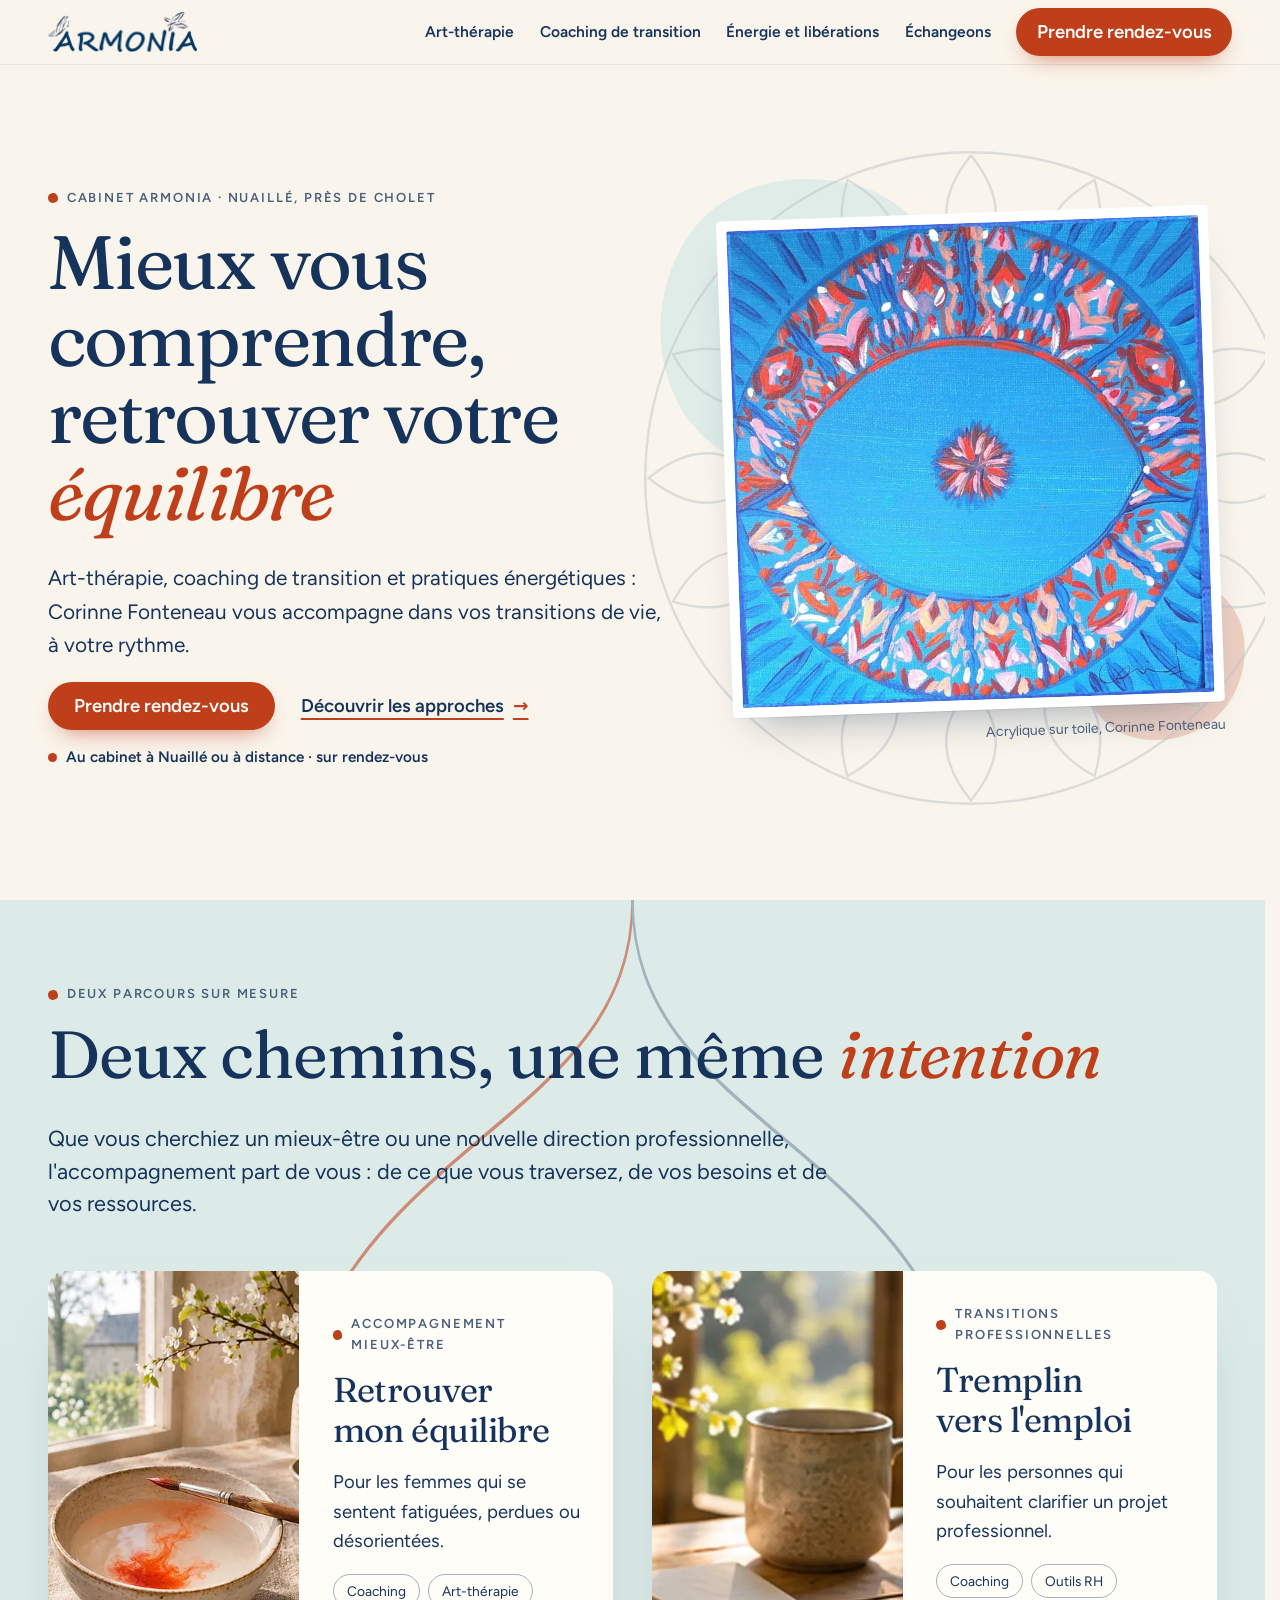
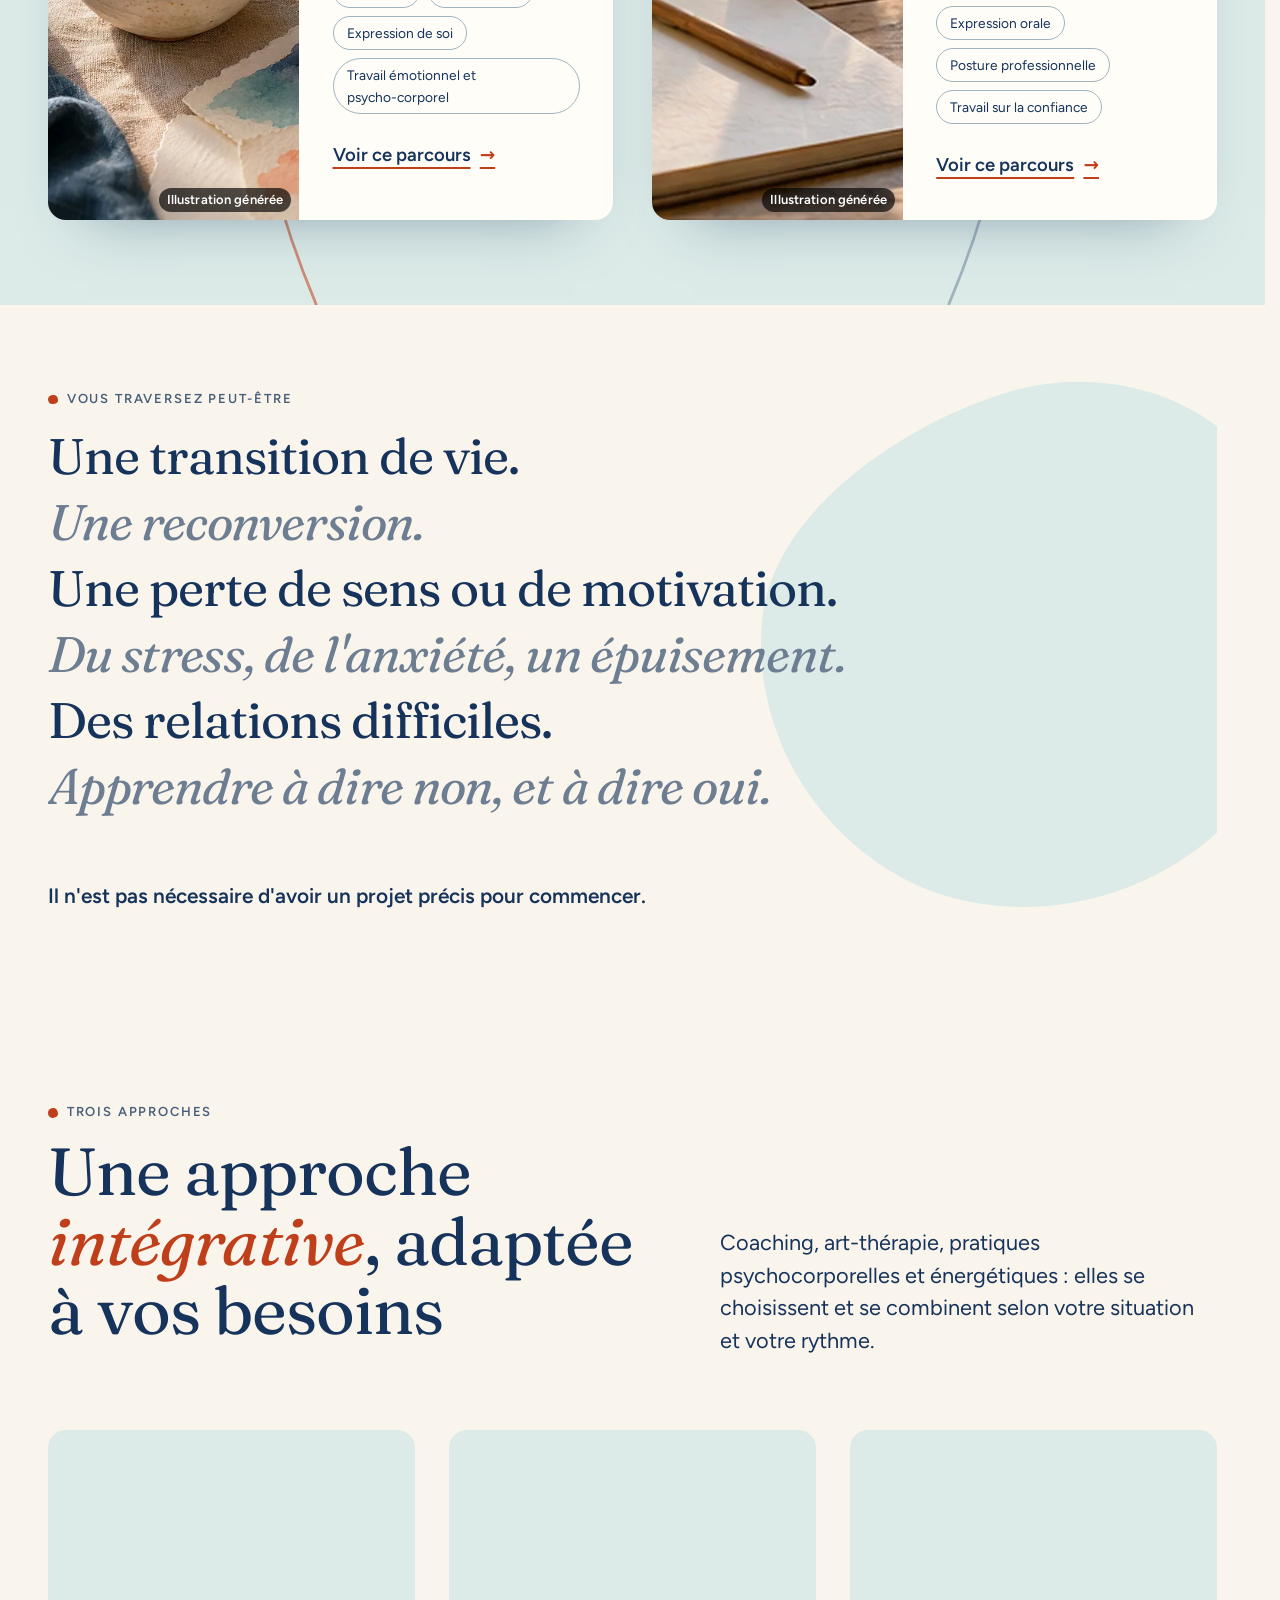
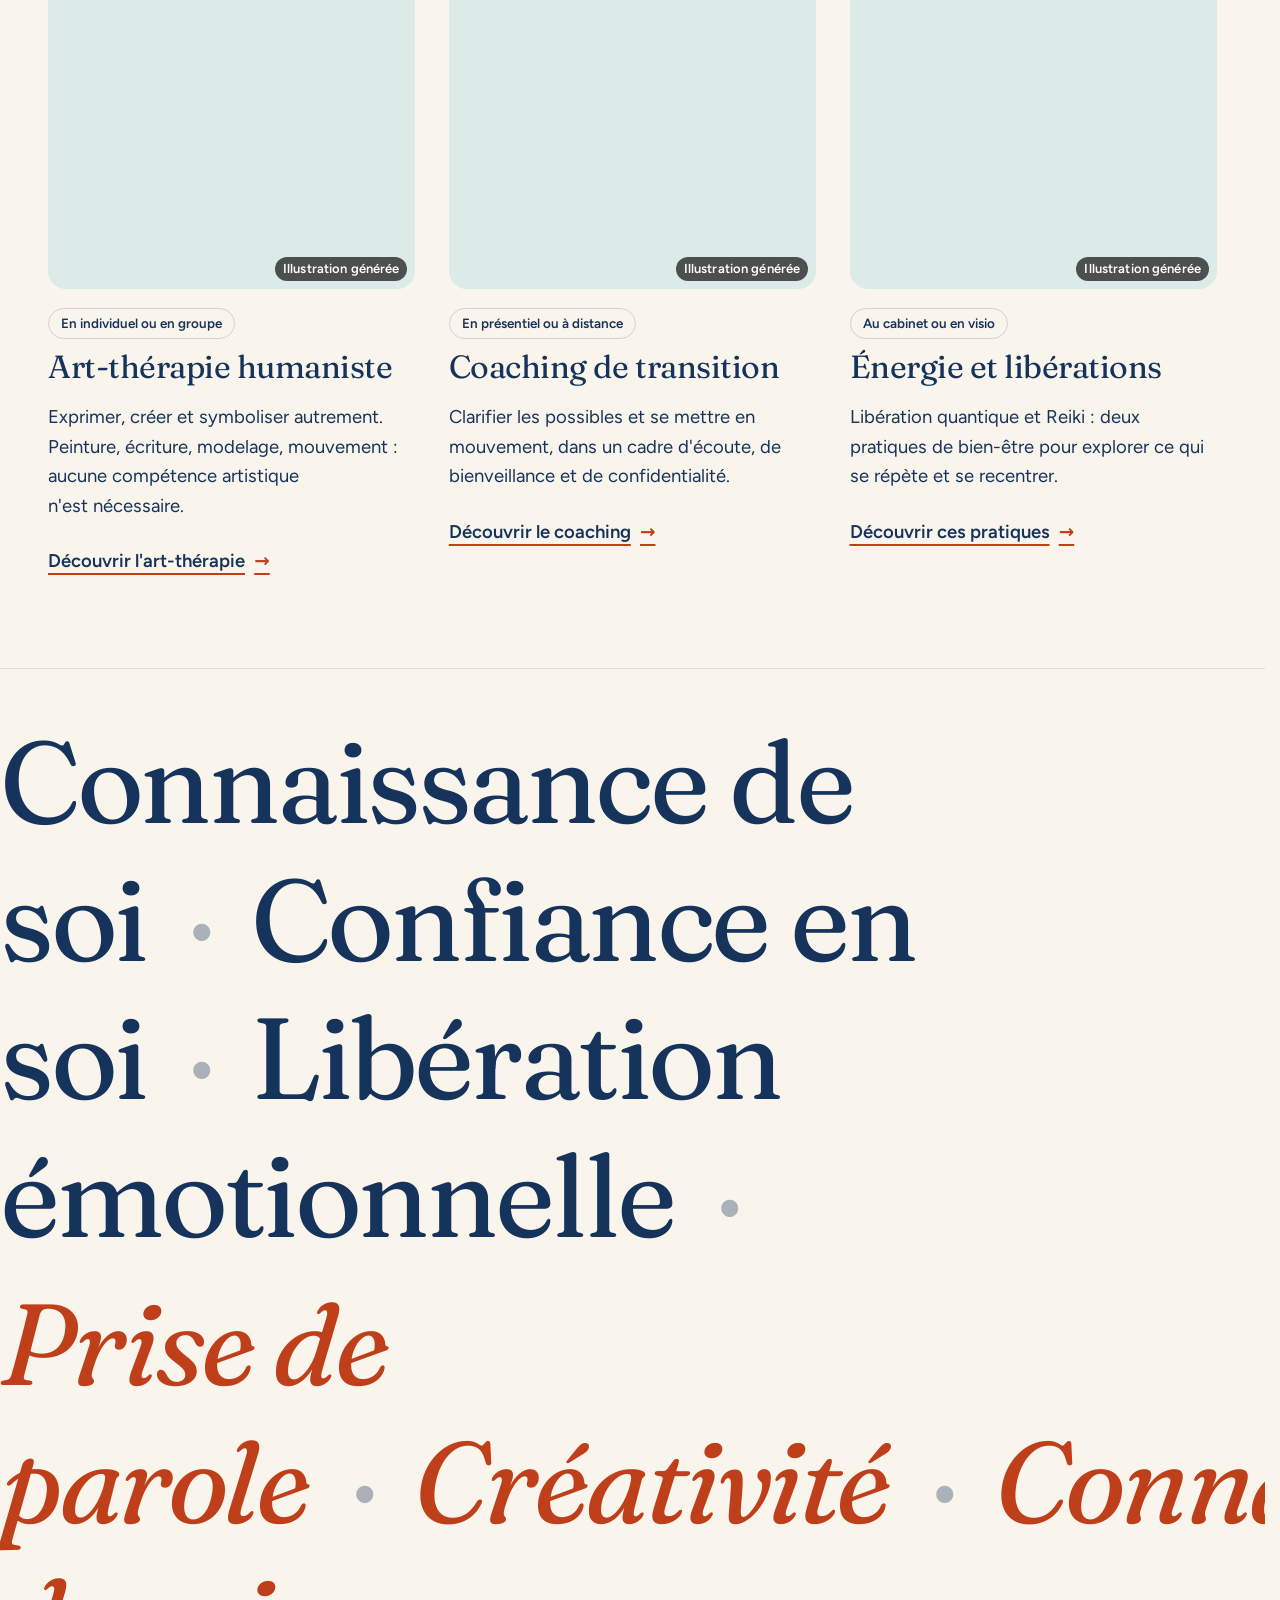
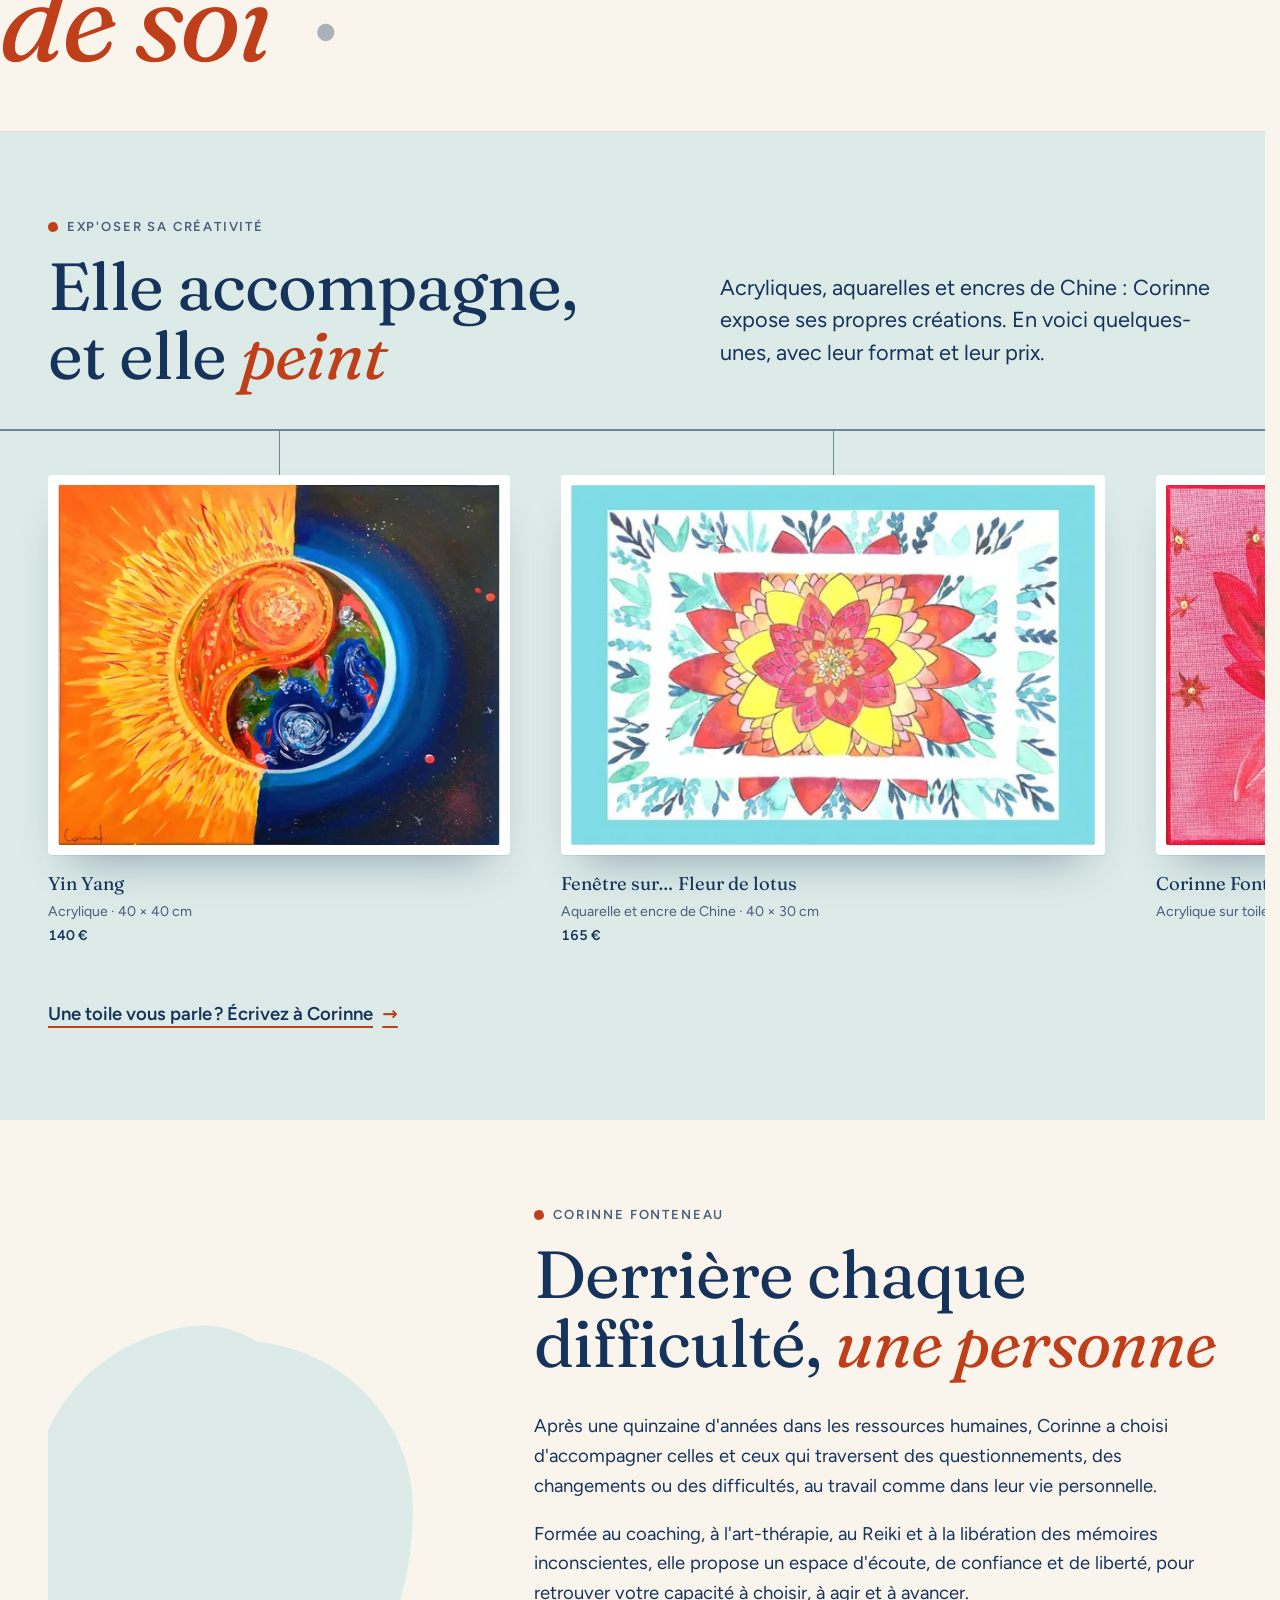
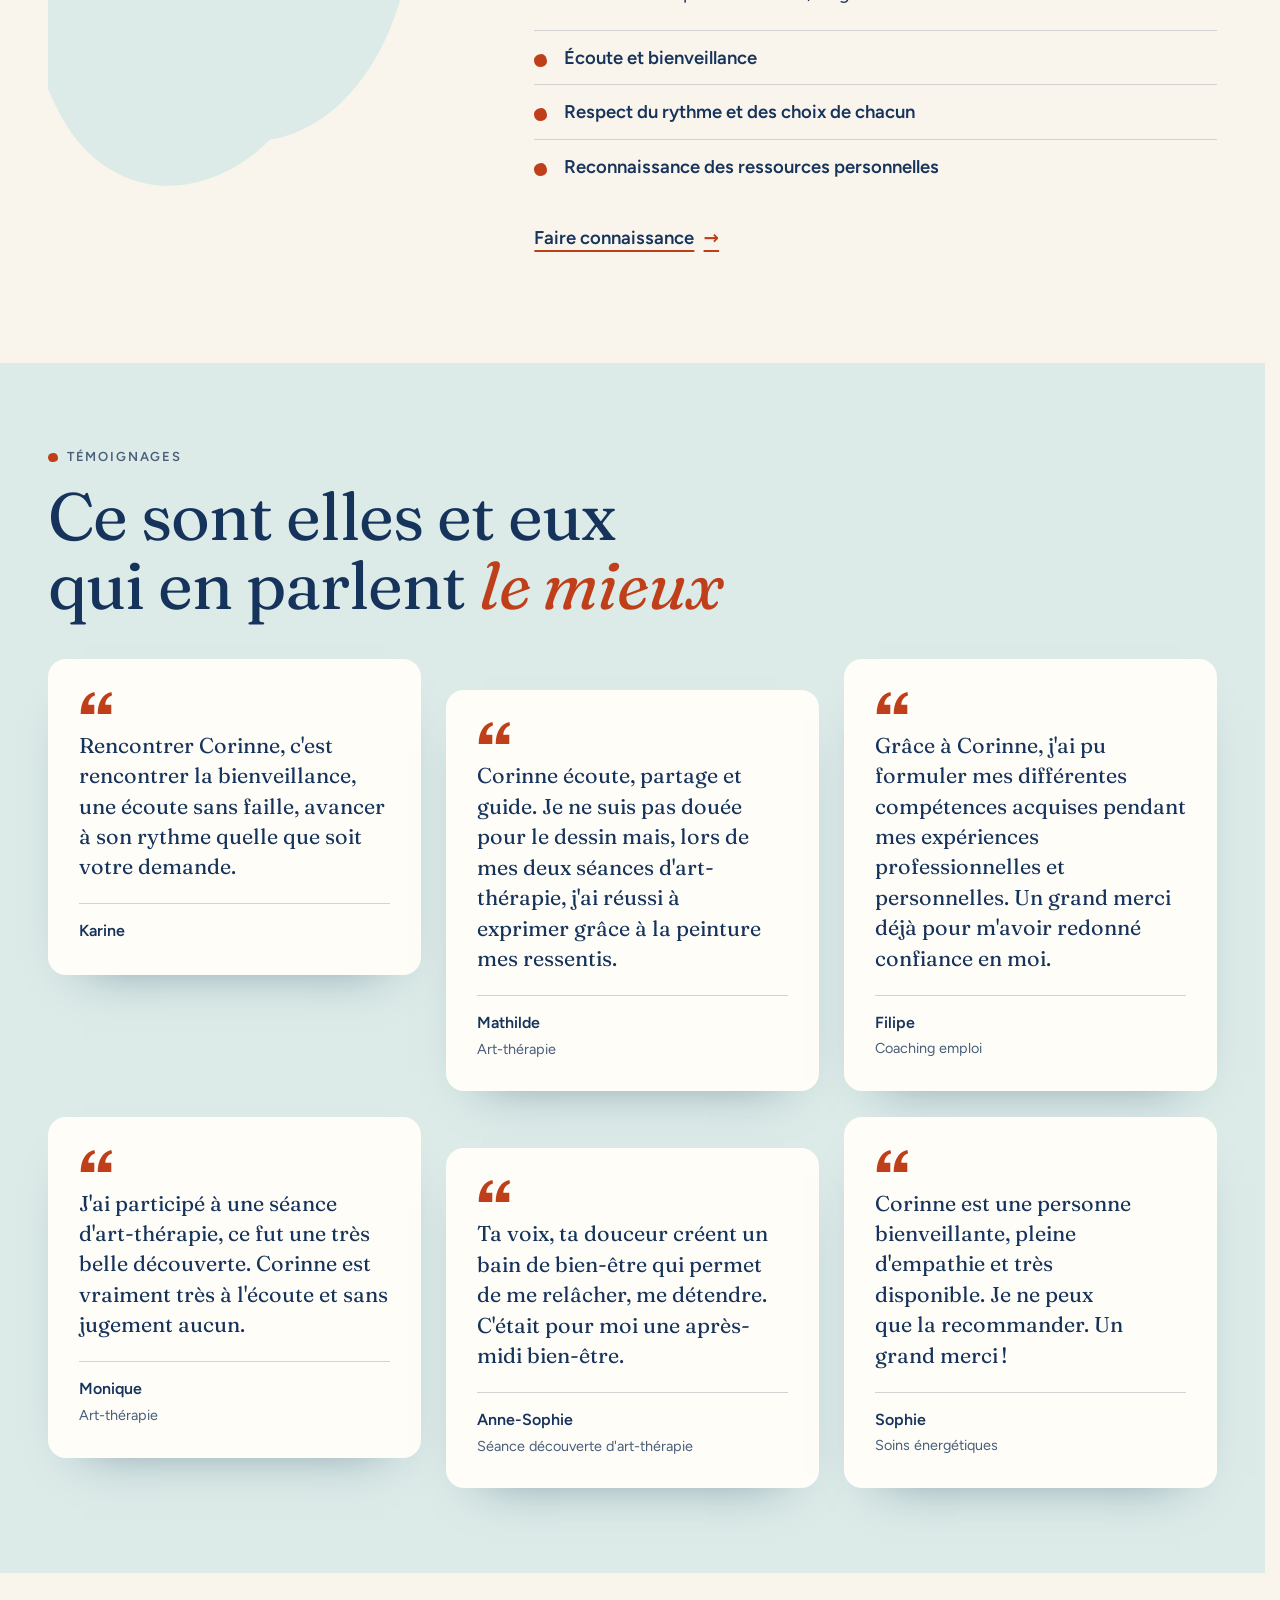
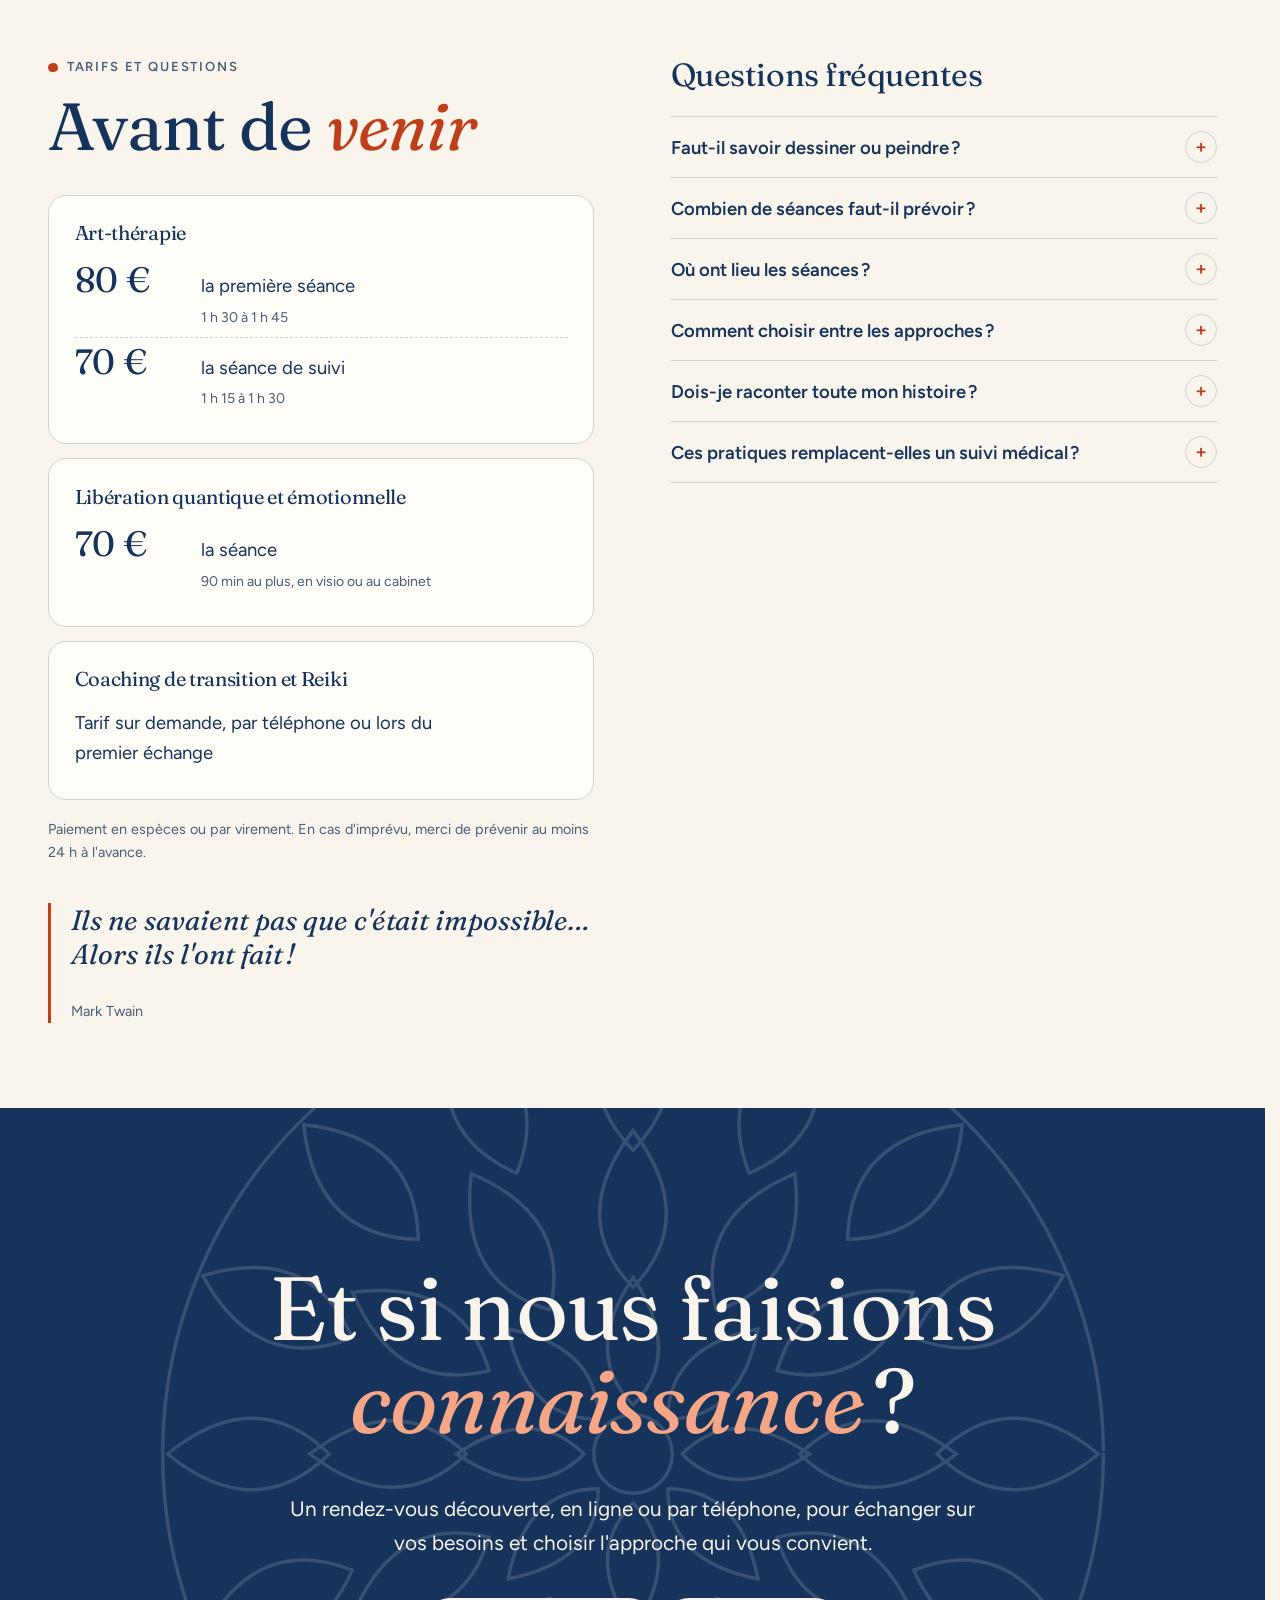
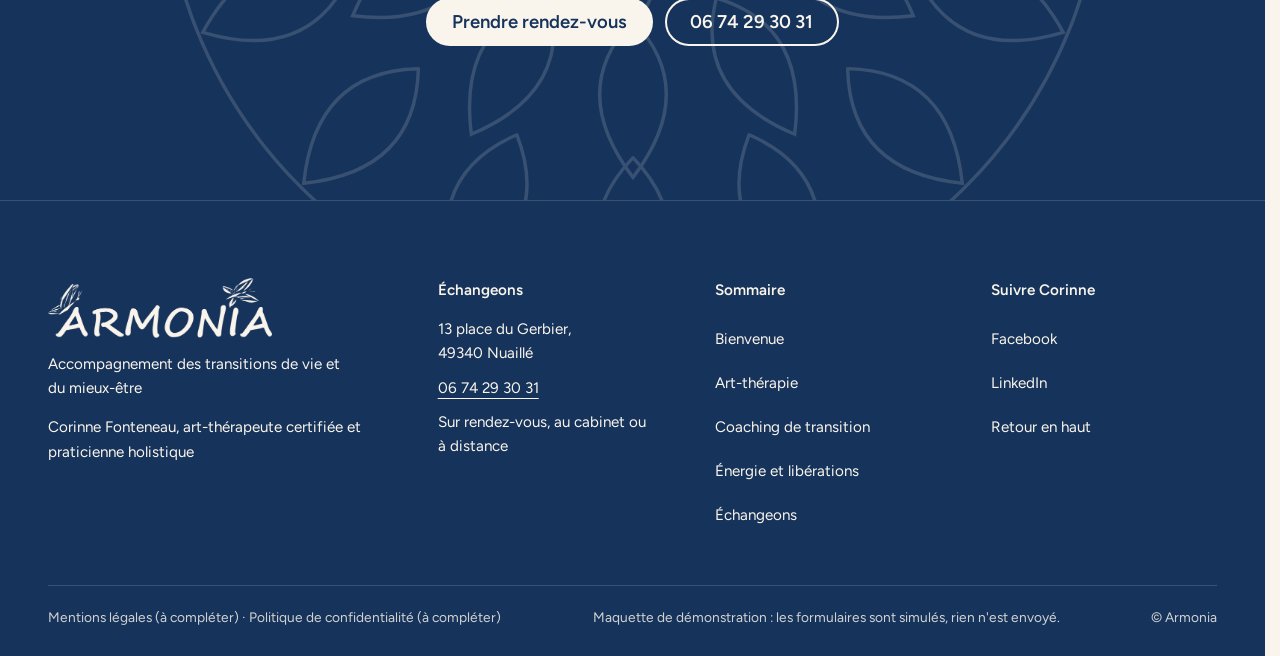
==== index.html @ f46e4000 "Armonia maquette v1" ====
<!doctype html>
<html lang="fr" data-v="1">
<head>
<meta charset="utf-8">
<meta name="viewport" content="width=device-width, initial-scale=1, viewport-fit=cover">
<title>Armonia : art-thérapie, coaching de transition et mieux-être à Nuaillé, près de Cholet</title>
<meta name="description" content="Corinne Fonteneau vous accompagne dans vos transitions de vie : art-thérapie, coaching de transition, libération quantique et Reiki, au cabinet à Nuaillé (49) ou à distance.">
<meta name="robots" content="noindex, nofollow">
<link rel="canonical" href="https://armonia-maquette.vercel.app/">
<style>:root{--fond:#FAF5EC;--texte:#16335B;--voile-fond:#BF3F1A;--ouverture-fond:#FAF5EC;--menu-fond:#FAF5EC}:root { --entete-h: 72px; --barres-h: 0px; } html { background: var(--fond); color: var(--texte); scrollbar-gutter: stable; } body { margin: 0; background: var(--fond); } html.js:not(.secours):not([data-arrivee="retour"]) [data-anime] { opacity: 0; } html.js:not(.secours):not([data-arrivee="retour"]) [data-anime].vu { opacity: 1; } [data-voile] { position: fixed; inset: 0; z-index: 900; background: var(--voile-fond); transform: translateY(100%); visibility: hidden; pointer-events: none; } html[data-arrivee="voile"]:not(.voile-leve):not(.secours) [data-voile] { transform: none; visibility: visible; } html.secours [data-voile] { visibility: hidden !important; } .ouverture-panneau { position: fixed; inset: 0; z-index: 850; display: none; place-content: center; justify-items: center; background: var(--ouverture-fond, var(--voile-fond)); color: var(--texte); text-align: center; } html.js[data-arrivee="intro"]:not(.secours):not(.intro-finie) .ouverture-panneau { display: grid; } html.defilement-bloque, html.defilement-bloque body, html.js[data-arrivee="intro"]:not(.secours):not(.intro-finie), html.js[data-arrivee="intro"]:not(.secours):not(.intro-finie) body, html[data-arrivee="voile"]:not(.voile-leve):not(.secours), html[data-arrivee="voile"]:not(.voile-leve):not(.secours) body { overflow: hidden; } html.js[data-arrivee="intro"]:not(.secours):not(.intro-finie) { background-color: var(--ouverture-fond, var(--voile-fond)); } html[data-arrivee="voile"]:not(.voile-leve):not(.secours) { background-color: var(--voile-fond); } .ouverture-panneau { gap: 22px; } .intro-goutte { position: relative; display: block; width: 92px; height: 92px; } .intro-coeur { position: absolute; inset: 0; background: #BF3F1A; border-radius: 58% 42% 55% 45% / 48% 60% 40% 52%; transform: translateY(-34vh) scale(.45, .62); } .intro-halo { position: absolute; inset: -34px; border-radius: 50% 50% 46% 54% / 55% 45% 55% 45%; background: #DCEBE8; transform: scale(0); } .ouverture-logo { width: min(298px, 64vw); height: auto; } .ouverture-ligne { margin: 0; font-size: .82rem; letter-spacing: .18em; text-transform: uppercase; }</style>
<script>(function () {
var d = document.documentElement, ss = null, ls = null;
try { ss = window.sessionStorage; ls = window.localStorage; } catch (e) {}
d.classList.add('js');
var nav = performance.getEntriesByType ? performance.getEntriesByType('navigation')[0] : null;
var type = nav ? nav.type : 'navigate';
var depart = null;
try { depart = JSON.parse(ss.getItem('socle:depart') || 'null'); ss.removeItem('socle:depart'); } catch (e) {}
if (depart && !(Date.now() - depart.t < 15000)) depart = null;
var mode = type === 'back_forward' ? 'retour' : type === 'reload' ? 'intro' : depart ? 'voile' : 'intro';
d.setAttribute('data-arrivee', mode);
if (mode === 'voile' && depart.couleur) d.style.setProperty('--voile-fond', depart.couleur);
if (type === 'reload' && 'scrollRestoration' in history) {
history.scrollRestoration = 'manual';
}
try {
var choisie = ls && ls.getItem('socle:langue');
var langue = (d.lang || '').slice(0, 2);
if (choisie && choisie !== langue && type === 'navigate' && !depart) {
var alt = document.querySelector('link[rel="alternate"][hreflang="' + choisie + '"]');
if (alt) location.replace(new URL(alt.href).pathname + location.search + location.hash);
}
} catch (e) {}
setTimeout(function () { if (!d.classList.contains('demarre')) d.classList.add('secours'); }, 2000);
})();</script>
<link rel="preload" href="/assets/fonts/fraunces-latin-400-normal.woff2" as="font" type="font/woff2" crossorigin>
<link rel="stylesheet" href="/assets/css/socle.css?v=1">
<link rel="stylesheet" href="/assets/css/site.css?v=1">
<link rel="modulepreload" href="/assets/js/site.js?v=1">
<link rel="modulepreload" href="/assets/js/socle/index.js?v=1">
<script src="/assets/vendor/gsap.min.js" defer></script>
<script src="/assets/vendor/ScrollTrigger.min.js" defer></script>
<script src="/assets/vendor/SplitText.min.js" defer></script>
<script type="module" src="/assets/js/site.js?v=1"></script>
<meta name="theme-color" content="#FAF5EC">
<link rel="icon" href="/assets/images/favicon.svg" type="image/svg+xml">
<link rel="apple-touch-icon" href="/assets/images/apple-touch-icon.png">
<meta property="og:type" content="website">
<meta property="og:site_name" content="Armonia">
<meta property="og:locale" content="fr_FR">
<meta property="og:title" content="Armonia : art-thérapie, coaching de transition et mieux-être à Nuaillé, près de Cholet">
<meta property="og:description" content="Corinne Fonteneau vous accompagne dans vos transitions de vie : art-thérapie, coaching de transition, libération quantique et Reiki, au cabinet à Nuaillé (49) ou à distance.">
<meta property="og:url" content="https://armonia-maquette.vercel.app/">
<meta property="og:image" content="https://armonia-maquette.vercel.app/assets/partage/accueil-fr.jpg">
<meta property="og:image:width" content="1200">
<meta property="og:image:height" content="630">
<meta property="og:image:alt" content="Armonia, accompagnement des transitions de vie et du mieux-être, avec un mandala peint par Corinne Fonteneau">
<meta name="twitter:card" content="summary_large_image">
<script type="application/ld+json">{"@context":"https://schema.org","@type":"LocalBusiness","name":"Armonia, Corinne Fonteneau","url":"https://armonia-maquette.vercel.app/","telephone":"+33674293031","description":"Art-thérapie, coaching de transition et pratiques énergétiques à Nuaillé, près de Cholet.","address":{"@type":"PostalAddress","streetAddress":"13 place du Gerbier","postalCode":"49340","addressLocality":"Nuaillé","addressCountry":"FR"},"sameAs":["https://www.facebook.com/Corinne.ARMONIA","https://www.linkedin.com/in/corinne-armonia"]}</script>
</head>
<body id="haut">
<div data-voile data-forme="iris" aria-hidden="true"><div class="voile-contenu"><img src="/assets/images/logo-clair.png" alt="" width="186" height="50"><span data-voile-libelle>Bienvenue</span></div></div>
<div class="ouverture-panneau" data-ouverture aria-hidden="true">
  <span class="intro-goutte" data-ouverture-objet><span class="intro-halo"></span><span class="intro-coeur"></span></span>
  <img class="ouverture-logo" src="/assets/images/logo.png" alt="" width="298" height="80">
  <p class="ouverture-ligne">Transitions de vie et mieux-être</p>
</div>
<a class="evitement" href="#contenu">Aller au contenu</a>
<header data-entete>
  <div class="entete-rangee">
    <a class="entete-logo" href="/" aria-label="Armonia, retour à l&#39;accueil" data-libelle="Bienvenue" aria-current="page">
      <img src="/assets/images/logo.png" alt="" width="149" height="40">
    </a>
    <nav data-nav aria-label="Navigation principale">
      <ul><li><a href="/art-therapie" data-libelle="Art-thérapie">Art-thérapie</a></li><li><a href="/coaching-de-transition" data-libelle="Coaching de transition">Coaching de transition</a></li><li><a href="/energie-et-liberations" data-libelle="Énergie et libérations">Énergie et libérations</a></li><li><a href="/echangeons" data-libelle="Échangeons">Échangeons</a></li></ul>
    </nav>
    <div class="entete-actions">
      <a class="bouton" href="/echangeons#rendez-vous" data-libelle="Échangeons">Prendre rendez-vous</a>
      <button type="button" data-menu-bouton aria-controls="menu" aria-expanded="false" data-libelle-ouvrir="Menu" data-libelle-fermer="Fermer"><span data-libelle-bouton>Menu</span></button>
      <a class="menu-sansjs" href="#menu" data-menu-lien>Menu</a>
    </div>
  </div>
</header>
<script>/* Avant le premier affichage : rangées de la navigation (même règle que ajusterNav dans assets/js/socle/entete.js)
   et hauteur réelle de l'en-tête, pour que rien ne saute quand le JavaScript du site prend la main. */
(function () {
  var h = document.documentElement, u = document.querySelector('[data-nav] ul'), e = document.querySelector('[data-entete]');
  if (u) {
    var deborde = function () { return u.scrollWidth > u.clientWidth + 1; }, c = deborde();
    if (c && window.matchMedia('(min-width: 900px)').matches) {
      h.classList.add('nav-deux-rangees'); c = deborde();
      if (c) { h.classList.add('nav-deux-lignes'); var a = u.querySelector('a'); c = !a || u.getBoundingClientRect().height > a.getBoundingClientRect().height * 2.5; }
      if (c) h.classList.remove('nav-deux-rangees', 'nav-deux-lignes');
    }
    if (c) h.classList.add('nav-compacte');
  }
  if (e) h.style.setProperty('--entete-h', Math.round(e.getBoundingClientRect().height) + 'px');
})();</script>
<span id="menu-ferme" aria-hidden="true"></span>
<div id="menu" data-menu role="dialog" aria-modal="true" aria-label="Menu">
  <p class="menu-sansjs-fermer"><a href="#menu-ferme">Fermer</a></p>
  <ul><li style="--i:0"><a href="/" class="menu-lien" data-libelle="Bienvenue" aria-current="page">Bienvenue</a></li><li style="--i:1"><a href="/art-therapie" class="menu-lien" data-libelle="Art-thérapie">Art-thérapie</a></li><li style="--i:2"><a href="/coaching-de-transition" class="menu-lien" data-libelle="Coaching de transition">Coaching de transition</a></li><li style="--i:3"><a href="/energie-et-liberations" class="menu-lien" data-libelle="Énergie et libérations">Énergie et libérations</a></li><li style="--i:4"><a href="/echangeons" class="menu-lien" data-libelle="Échangeons">Échangeons</a></li></ul>
  <p><a class="bouton" href="tel:+33674293031">Appeler 06 74 29 30 31</a></p>
</div>
<main id="contenu" tabindex="-1">
<section class="hero" id="debut">
  <div class="hero-texte">
    <p class="surtitre ouv-fondu">Cabinet Armonia · Nuaillé, près de Cholet</p>
    <h1 class="hero-titre"><span class="ligne-masque"><span class="ouv-ligne">Mieux vous</span></span><span class="ligne-masque"><span class="ouv-ligne">comprendre,</span></span><span class="ligne-masque"><span class="ouv-ligne">retrouver votre</span></span><span class="ligne-masque"><span class="ouv-ligne"><em>équilibre</em></span></span></h1>
    <p class="hero-intro ouv-fondu masque-ecran-tres-bas">Art-thérapie, coaching de transition et pratiques énergétiques : Corinne Fonteneau vous accompagne dans vos transitions de vie, à votre rythme.</p>
    <p class="hero-actions ouv-fondu">
      <a href="/echangeons#rendez-vous" class="bouton" data-libelle="Échangeons" data-action-principale data-survol="magnetique">Prendre rendez-vous</a>
      <a class="lien-fleche masque-ecran-tres-bas" href="#approches">Découvrir les approches</a>
    </p>
    <p class="hero-info ouv-fondu" data-info-cle>Au cabinet à Nuaillé ou à distance · sur rendez-vous</p>
  </div>
  <div class="hero-visuel">
    <svg class="tache hero-tache hero-tache--a" viewBox="0 0 100 100" aria-hidden="true" data-audit-ignorer preserveAspectRatio="none"><path d="M61 4c20 3 35 20 37 41 2 22-9 44-30 51-22 8-48 1-60-19C-3 58 0 31 16 15 28 4 45 1 61 4z" fill="currentColor"/></svg><svg class="tache hero-tache hero-tache--b" viewBox="0 0 100 100" aria-hidden="true" data-audit-ignorer preserveAspectRatio="none"><path d="M52 2c19-2 39 9 45 28 6 20-1 44-18 57-18 13-45 15-62 1C1 74-4 49 5 29 13 12 33 4 52 2z" fill="currentColor"/></svg>
    <svg class="rosace hero-rosace" viewBox="0 0 200 200" aria-hidden="true" data-effet="rosace" data-visuel data-audit-ignorer>
  <g class="rosace-tour" fill="none" stroke="currentColor" stroke-width=".7" stroke-linecap="round">
    <circle pathLength="1" cx="100" cy="100" r="96"/>
    <g class="rosace-a"><path pathLength="1" d="M162.0 100.0 Q177.1 85.4 195.0 100.0 Q177.1 114.6 162.0 100.0Z"/><path pathLength="1" d="M157.3 123.7 Q176.8 116.1 187.8 136.4 Q165.7 143.0 157.3 123.7Z"/><path pathLength="1" d="M143.8 143.8 Q164.8 144.3 167.2 167.2 Q144.3 164.8 143.8 143.8Z"/><path pathLength="1" d="M123.7 157.3 Q143.0 165.7 136.4 187.8 Q116.1 176.8 123.7 157.3Z"/><path pathLength="1" d="M100.0 162.0 Q114.6 177.1 100.0 195.0 Q85.4 177.1 100.0 162.0Z"/><path pathLength="1" d="M76.3 157.3 Q83.9 176.8 63.6 187.8 Q57.0 165.7 76.3 157.3Z"/><path pathLength="1" d="M56.2 143.8 Q55.7 164.8 32.8 167.2 Q35.2 144.3 56.2 143.8Z"/><path pathLength="1" d="M42.7 123.7 Q34.3 143.0 12.2 136.4 Q23.2 116.1 42.7 123.7Z"/><path pathLength="1" d="M38.0 100.0 Q22.9 114.6 5.0 100.0 Q22.9 85.4 38.0 100.0Z"/><path pathLength="1" d="M42.7 76.3 Q23.2 83.9 12.2 63.6 Q34.3 57.0 42.7 76.3Z"/><path pathLength="1" d="M56.2 56.2 Q35.2 55.7 32.8 32.8 Q55.7 35.2 56.2 56.2Z"/><path pathLength="1" d="M76.3 42.7 Q57.0 34.3 63.6 12.2 Q83.9 23.2 76.3 42.7Z"/><path pathLength="1" d="M100.0 38.0 Q85.4 22.9 100.0 5.0 Q114.6 22.9 100.0 38.0Z"/><path pathLength="1" d="M123.7 42.7 Q116.1 23.2 136.4 12.2 Q143.0 34.3 123.7 42.7Z"/><path pathLength="1" d="M143.8 56.2 Q144.3 35.2 167.2 32.8 Q164.8 55.7 143.8 56.2Z"/><path pathLength="1" d="M157.3 76.3 Q165.7 57.0 187.8 63.6 Q176.8 83.9 157.3 76.3Z"/></g>
    <g class="rosace-b"><path pathLength="1" d="M134.0 100.0 Q148.1 86.4 166.0 100.0 Q148.1 113.6 134.0 100.0Z"/><path pathLength="1" d="M129.4 117.0 Q148.5 112.3 157.2 133.0 Q134.9 135.8 129.4 117.0Z"/><path pathLength="1" d="M117.0 129.4 Q135.8 134.9 133.0 157.2 Q112.3 148.5 117.0 129.4Z"/><path pathLength="1" d="M100.0 134.0 Q113.6 148.1 100.0 166.0 Q86.4 148.1 100.0 134.0Z"/><path pathLength="1" d="M83.0 129.4 Q87.7 148.5 67.0 157.2 Q64.2 134.9 83.0 129.4Z"/><path pathLength="1" d="M70.6 117.0 Q65.1 135.8 42.8 133.0 Q51.5 112.3 70.6 117.0Z"/><path pathLength="1" d="M66.0 100.0 Q51.9 113.6 34.0 100.0 Q51.9 86.4 66.0 100.0Z"/><path pathLength="1" d="M70.6 83.0 Q51.5 87.7 42.8 67.0 Q65.1 64.2 70.6 83.0Z"/><path pathLength="1" d="M83.0 70.6 Q64.2 65.1 67.0 42.8 Q87.7 51.5 83.0 70.6Z"/><path pathLength="1" d="M100.0 66.0 Q86.4 51.9 100.0 34.0 Q113.6 51.9 100.0 66.0Z"/><path pathLength="1" d="M117.0 70.6 Q112.3 51.5 133.0 42.8 Q135.8 65.1 117.0 70.6Z"/><path pathLength="1" d="M129.4 83.0 Q134.9 64.2 157.2 67.0 Q148.5 87.7 129.4 83.0Z"/></g>
    <g class="rosace-c"><path pathLength="1" d="M110.0 100.0 Q120.5 89.6 136.0 100.0 Q120.5 110.4 110.0 100.0Z"/><path pathLength="1" d="M107.1 107.1 Q121.9 107.1 125.5 125.5 Q107.1 121.9 107.1 107.1Z"/><path pathLength="1" d="M100.0 110.0 Q110.4 120.5 100.0 136.0 Q89.6 120.5 100.0 110.0Z"/><path pathLength="1" d="M92.9 107.1 Q92.9 121.9 74.5 125.5 Q78.1 107.1 92.9 107.1Z"/><path pathLength="1" d="M90.0 100.0 Q79.5 110.4 64.0 100.0 Q79.5 89.6 90.0 100.0Z"/><path pathLength="1" d="M92.9 92.9 Q78.1 92.9 74.5 74.5 Q92.9 78.1 92.9 92.9Z"/><path pathLength="1" d="M100.0 90.0 Q89.6 79.5 100.0 64.0 Q110.4 79.5 100.0 90.0Z"/><path pathLength="1" d="M107.1 92.9 Q107.1 78.1 125.5 74.5 Q121.9 92.9 107.1 92.9Z"/></g>
    <circle pathLength="1" cx="100" cy="100" r="8"/>
  </g>
</svg>
    <figure class="toile hero-toile" data-iris-centre>
      <div class="toile-cadre"><figure class="media toile-media" style="--cadrage:50% 50%;aspect-ratio:1978 / 2000">
  <picture>
    <img src="/assets/images/toile-mandala-bleu-1400.webp" srcset="/assets/images/toile-mandala-bleu-640.webp 640w, /assets/images/toile-mandala-bleu-1000.webp 1000w, /assets/images/toile-mandala-bleu-1400.webp 1400w" sizes="(max-width: 760px) 62vw, 34vw" alt="Mandala bleu et vermillon, acrylique sur toile de Corinne Fonteneau" width="1400" height="1416" fetchpriority="high" loading="eager" decoding="async">
  </picture>
</figure></div>
      <figcaption class="toile-cartel masque-ecran-tres-bas"><span>Acrylique sur toile, Corinne Fonteneau</span></figcaption>
    </figure>
  </div>
</section>
<section class="chemins fond-lavis" id="chemins">
  <svg class="chemins-trait" viewBox="0 0 1200 600" preserveAspectRatio="none" aria-hidden="true" data-effet="deux-chemins" data-audit-ignorer>
    <path class="chemin-a" pathLength="1" d="M600 0 C 600 120, 380 140, 300 260 S 220 480, 300 600"/>
    <path class="chemin-b" pathLength="1" d="M600 0 C 600 120, 820 140, 900 260 S 980 480, 900 600"/>
  </svg>
  <div class="conteneur chemins-tete">
    <p class="surtitre " data-anime>Deux parcours sur mesure</p>
    <h2 class="titre " data-anime="lignes">Deux chemins, une même <em>intention</em></h2>
    <p class="chapo" data-anime>Que vous cherchiez un mieux-être ou une nouvelle direction professionnelle, l&#39;accompagnement part de vous : de ce que vous traversez, de vos besoins et de vos ressources.</p>
  </div>
  <div class="conteneur chemins-grille" data-anime="cascade">
    <article class="chemin" id="chemin-equilibre">
      <figure class="media chemin-media" data-grok data-fx="parallaxe" data-fx-force="6" style="--cadrage:50% 50%">
  <picture>
    <img src="/assets/images/grok/accueil-chemin-equilibre-784.webp" srcset="/assets/images/grok/accueil-chemin-equilibre-480.webp 480w, /assets/images/grok/accueil-chemin-equilibre-640.webp 640w, /assets/images/grok/accueil-chemin-equilibre-784.webp 784w" sizes="(max-width: 760px) 90vw, 30vw" alt="Un bol d&#39;eau claire où se diffuse une goutte de pigment, un pinceau posé sur le bord" width="784" height="1176" loading="lazy" decoding="async">
  </picture><figcaption class="mention-ia">Illustration générée</figcaption>
</figure>
      <div class="chemin-texte">
        <p class="surtitre">Accompagnement mieux-être</p>
        <h3>Retrouver mon équilibre</h3>
        <p>Pour les femmes qui se sentent fatiguées, perdues ou désorientées.</p>
        <ul class="puces"><li>Coaching</li><li>Art-thérapie</li><li>Expression de soi</li><li>Travail émotionnel et psycho-corporel</li></ul>
        <a href="/coaching-de-transition#parcours" class="lien-fleche" data-libelle="Coaching de transition">Voir ce parcours</a>
      </div>
    </article><article class="chemin" id="chemin-emploi">
      <figure class="media chemin-media" data-grok data-fx="parallaxe" data-fx-force="6" style="--cadrage:50% 50%">
  <picture>
    <img src="/assets/images/grok/accueil-chemin-emploi-784.webp" srcset="/assets/images/grok/accueil-chemin-emploi-480.webp 480w, /assets/images/grok/accueil-chemin-emploi-640.webp 640w, /assets/images/grok/accueil-chemin-emploi-784.webp 784w" sizes="(max-width: 760px) 90vw, 30vw" alt="Un bureau en bois devant une fenêtre, un carnet vierge ouvert, un crayon et une tasse" width="784" height="1176" loading="lazy" decoding="async">
  </picture><figcaption class="mention-ia">Illustration générée</figcaption>
</figure>
      <div class="chemin-texte">
        <p class="surtitre">Transitions professionnelles</p>
        <h3>Tremplin vers l&#39;emploi</h3>
        <p>Pour les personnes qui souhaitent clarifier un projet professionnel.</p>
        <ul class="puces"><li>Coaching</li><li>Outils RH</li><li>Expression orale</li><li>Posture professionnelle</li><li>Travail sur la confiance</li></ul>
        <a href="/coaching-de-transition#parcours" class="lien-fleche" data-libelle="Coaching de transition">Voir ce parcours</a>
      </div>
    </article>
  </div>
</section>
<section class="reconnaitre conteneur" id="ce-qui-vous-amene">
  <svg class="tache reconnaitre-tache" viewBox="0 0 100 100" aria-hidden="true" data-audit-ignorer preserveAspectRatio="none"><path d="M44 6c17-6 38-1 48 15 11 17 9 42-4 58-13 16-37 23-57 15C12 86 0 66 2 46 4 27 26 12 44 6z" fill="currentColor"/></svg>
  <p class="surtitre " data-anime>Vous traversez peut-être</p>
  <h2 class="visuellement-cache">Ce qui vous amène</h2>
  <ul class="reconnaitre-liste" data-visuel><li data-anime="mots">Une transition de vie.</li><li data-anime="mots">Une reconversion.</li><li data-anime="mots">Une perte de sens ou de motivation.</li><li data-anime="mots">Du stress, de l&#39;anxiété, un épuisement.</li><li data-anime="mots">Des relations difficiles.</li><li data-anime="mots">Apprendre à dire non, et à dire oui.</li></ul>
  <p class="reconnaitre-fin" data-anime>Il n&#39;est pas nécessaire d&#39;avoir un projet précis pour commencer.</p>
</section>
<section class="approches conteneur" id="approches">
  <div class="approches-tete">
    <p class="surtitre " data-anime>Trois approches</p>
    <h2 class="titre " data-anime="lignes">Une approche <em>intégrative</em>, adaptée à vos besoins</h2>
    <p class="chapo" data-anime>Coaching, art-thérapie, pratiques psychocorporelles et énergétiques : elles se choisissent et se combinent selon votre situation et votre rythme.</p>
  </div>
  <div class="approches-grille" data-anime="cascade">
    <article class="approche" data-survol="incline" data-survol-force="4">
      <figure class="media approche-media" data-grok data-effet="tache" style="--cadrage:50% 50%">
  <picture>
    <img src="/assets/images/grok/accueil-approche-art-784.webp" srcset="/assets/images/grok/accueil-approche-art-480.webp 480w, /assets/images/grok/accueil-approche-art-640.webp 640w, /assets/images/grok/accueil-approche-art-784.webp 784w" sizes="(max-width: 760px) 90vw, 30vw" alt="Une table de peinture vue de dessus : palette d&#39;aquarelle, pinceaux dans un pot d&#39;eau, grande feuille blanche" width="784" height="980" loading="lazy" decoding="async">
  </picture><figcaption class="mention-ia">Illustration générée</figcaption>
</figure>
      <p class="approche-format">En individuel ou en groupe</p>
      <h3>Art-thérapie humaniste</h3>
      <p>Exprimer, créer et symboliser autrement. Peinture, écriture, modelage, mouvement : aucune compétence artistique n&#39;est nécessaire.</p>
      <a href="/art-therapie" class="lien-fleche" data-libelle="Art-thérapie">Découvrir l&#39;art-thérapie</a>
    </article><article class="approche" data-survol="incline" data-survol-force="4">
      <figure class="media approche-media" data-grok data-effet="tache" style="--cadrage:50% 50%">
  <picture>
    <img src="/assets/images/grok/accueil-approche-coaching-784.webp" srcset="/assets/images/grok/accueil-approche-coaching-480.webp 480w, /assets/images/grok/accueil-approche-coaching-640.webp 640w, /assets/images/grok/accueil-approche-coaching-784.webp 784w" sizes="(max-width: 760px) 90vw, 30vw" alt="Deux fauteuils face à face près d&#39;une fenêtre, deux tasses sur une table basse" width="784" height="980" loading="lazy" decoding="async">
  </picture><figcaption class="mention-ia">Illustration générée</figcaption>
</figure>
      <p class="approche-format">En présentiel ou à distance</p>
      <h3>Coaching de transition</h3>
      <p>Clarifier les possibles et se mettre en mouvement, dans un cadre d&#39;écoute, de bienveillance et de confidentialité.</p>
      <a href="/coaching-de-transition" class="lien-fleche" data-libelle="Coaching de transition">Découvrir le coaching</a>
    </article><article class="approche" data-survol="incline" data-survol-force="4">
      <figure class="media approche-media" data-grok data-effet="tache" style="--cadrage:50% 50%">
  <picture>
    <img src="/assets/images/grok/accueil-approche-energie-784.webp" srcset="/assets/images/grok/accueil-approche-energie-480.webp 480w, /assets/images/grok/accueil-approche-energie-640.webp 640w, /assets/images/grok/accueil-approche-energie-784.webp 784w" sizes="(max-width: 760px) 90vw, 30vw" alt="Des ondes concentriques à la surface d&#39;une eau calme dans une vasque en grès" width="784" height="980" loading="lazy" decoding="async">
  </picture><figcaption class="mention-ia">Illustration générée</figcaption>
</figure>
      <p class="approche-format">Au cabinet ou en visio</p>
      <h3>Énergie et libérations</h3>
      <p>Libération quantique et Reiki : deux pratiques de bien-être pour explorer ce qui se répète et se recentrer.</p>
      <a href="/energie-et-liberations" class="lien-fleche" data-libelle="Énergie et libérations">Découvrir ces pratiques</a>
    </article>
  </div>
</section>
<section class="leviers" id="leviers" aria-labelledby="leviers-titre">
  <h2 class="visuellement-cache" id="leviers-titre">Les leviers de l&#39;accompagnement</h2>
  <ul class="visuellement-cache"><li>Connaissance de soi</li><li>Confiance en soi</li><li>Libération émotionnelle</li><li>Prise de parole</li><li>Créativité</li></ul>
  <div class="leviers-mots" data-fx="mots-geants" data-fx-force="18" aria-hidden="true" data-ruban data-visuel>
    <p data-fx-rangee><span>Connaissance de soi</span><span>Confiance en soi</span><span>Libération émotionnelle</span></p>
    <p data-fx-rangee data-sens="-1"><span>Prise de parole</span><span>Créativité</span><span>Connaissance de soi</span></p>
  </div>
</section>
<section class="oeuvres fond-lavis" id="oeuvres">
  <div class="conteneur oeuvres-tete">
    <div>
      <p class="surtitre " data-anime>EXP&#39;Oser sa créativité</p>
      <h2 class="titre " data-anime="lignes">Elle accompagne, et elle <em>peint</em></h2>
    </div>
    <p class="chapo" data-anime>Acryliques, aquarelles et encres de Chine : Corinne expose ses propres créations. En voici quelques-unes, avec leur format et leur prix.</p>
  </div>
  <div class="oeuvres-fenetre" data-effet="accrochage">
    <div class="oeuvres-piste" data-galerie tabindex="0" role="region" aria-label="Œuvres de Corinne Fonteneau, défilement horizontal">
      <figure class="toile oeuvre">
  <div class="toile-cadre"><figure class="media toile-media" style="--cadrage:50% 50%;aspect-ratio:1920 / 1566">
  <picture>
    <img src="/assets/images/toile-yin-yang-1200.webp" srcset="/assets/images/toile-yin-yang-480.webp 480w, /assets/images/toile-yin-yang-800.webp 800w, /assets/images/toile-yin-yang-1200.webp 1200w" sizes="(max-width: 760px) 70vw, 30vw" alt="Yin Yang, soleil et terre enlacés, acrylique de Corinne Fonteneau" width="1200" height="979" loading="lazy" decoding="async">
  </picture>
</figure></div>
  <figcaption class="toile-cartel">
    <strong>Yin Yang</strong>
    <span>Acrylique · 40 × 40 cm</span>
    <span class="toile-prix" data-prix>140 €</span>
  </figcaption>
</figure><figure class="toile oeuvre">
  <div class="toile-cadre"><figure class="media toile-media" style="--cadrage:50% 50%;aspect-ratio:1291 / 888">
  <picture>
    <img src="/assets/images/toile-fenetre-lotus-1200.webp" srcset="/assets/images/toile-fenetre-lotus-480.webp 480w, /assets/images/toile-fenetre-lotus-800.webp 800w, /assets/images/toile-fenetre-lotus-1200.webp 1200w" sizes="(max-width: 760px) 70vw, 30vw" alt="Fenêtre sur… Fleur de lotus, aquarelle et encre de Chine de Corinne Fonteneau" width="1200" height="825" loading="lazy" decoding="async">
  </picture>
</figure></div>
  <figcaption class="toile-cartel">
    <strong>Fenêtre sur… Fleur de lotus</strong>
    <span>Aquarelle et encre de Chine · 40 × 30 cm</span>
    <span class="toile-prix" data-prix>165 €</span>
  </figcaption>
</figure><figure class="toile oeuvre">
  <div class="toile-cadre"><figure class="media toile-media" style="--cadrage:50% 50%;aspect-ratio:1954 / 2000">
  <picture>
    <img src="/assets/images/toile-lotus-rouge-1200.webp" srcset="/assets/images/toile-lotus-rouge-480.webp 480w, /assets/images/toile-lotus-rouge-800.webp 800w, /assets/images/toile-lotus-rouge-1200.webp 1200w" sizes="(max-width: 760px) 70vw, 30vw" alt="Lotus rouge et ses racines, acrylique sur toile de Corinne Fonteneau" width="1200" height="1228" loading="lazy" decoding="async">
  </picture>
</figure></div>
  <figcaption class="toile-cartel">
    <strong>Corinne Fonteneau</strong>
    <span>Acrylique sur toile</span>
  </figcaption>
</figure><figure class="toile oeuvre">
  <div class="toile-cadre"><figure class="media toile-media" style="--cadrage:50% 50%;aspect-ratio:1034 / 822">
  <picture>
    <img src="/assets/images/toile-zebres-800.webp" srcset="/assets/images/toile-zebres-480.webp 480w, /assets/images/toile-zebres-800.webp 800w" sizes="(max-width: 760px) 70vw, 30vw" alt="Zèbres, Family : cinq zèbres vus de dos, aquarelle et encre de Chine" width="800" height="636" loading="lazy" decoding="async">
  </picture>
</figure></div>
  <figcaption class="toile-cartel">
    <strong>Zèbres, Family</strong>
    <span>Aquarelle et encre de Chine · 40 × 30 cm</span>
    <span class="toile-prix" data-prix>165 €</span>
  </figcaption>
</figure><figure class="toile oeuvre">
  <div class="toile-cadre"><figure class="media toile-media" style="--cadrage:50% 50%;aspect-ratio:804 / 987">
  <picture>
    <img src="/assets/images/toile-elephant-800.webp" srcset="/assets/images/toile-elephant-480.webp 480w, /assets/images/toile-elephant-800.webp 800w" sizes="(max-width: 760px) 70vw, 30vw" alt="Éléphant aux oreilles colorées, acrylique de Corinne Fonteneau" width="800" height="982" loading="lazy" decoding="async">
  </picture>
</figure></div>
  <figcaption class="toile-cartel">
    <strong>Éléphant</strong>
    <span>Acrylique · 100 × 80 cm</span>
    <span class="toile-prix" data-prix>280 €</span>
  </figcaption>
</figure><figure class="toile oeuvre">
  <div class="toile-cadre"><figure class="media toile-media" style="--cadrage:50% 50%;aspect-ratio:882 / 682">
  <picture>
    <img src="/assets/images/toile-papillons-800.webp" srcset="/assets/images/toile-papillons-480.webp 480w, /assets/images/toile-papillons-800.webp 800w" sizes="(max-width: 760px) 70vw, 30vw" alt="Papillons, aquarelle et encre de Chine de Corinne Fonteneau" width="800" height="619" loading="lazy" decoding="async">
  </picture>
</figure></div>
  <figcaption class="toile-cartel">
    <strong>Papillons</strong>
    <span>Aquarelle et encre de Chine · 40 × 30 cm</span>
    <span class="toile-prix" data-prix>165 €</span>
  </figcaption>
</figure><figure class="toile oeuvre">
  <div class="toile-cadre"><figure class="media toile-media" style="--cadrage:50% 50%;aspect-ratio:648 / 647">
  <picture>
    <img src="/assets/images/toile-soleil-feu-640.webp" srcset="/assets/images/toile-soleil-feu-480.webp 480w, /assets/images/toile-soleil-feu-640.webp 640w" sizes="(max-width: 760px) 70vw, 30vw" alt="Soleil de feu, acrylique de Corinne Fonteneau" width="640" height="639" loading="lazy" decoding="async">
  </picture>
</figure></div>
  <figcaption class="toile-cartel">
    <strong>Soleil de feu</strong>
    <span>Acrylique · 40 × 40 cm</span>
    <span class="toile-prix" data-prix>85 €</span>
  </figcaption>
</figure><figure class="toile oeuvre">
  <div class="toile-cadre"><figure class="media toile-media" style="--cadrage:50% 50%;aspect-ratio:810 / 522">
  <picture>
    <img src="/assets/images/toile-tortuga-800.webp" srcset="/assets/images/toile-tortuga-480.webp 480w, /assets/images/toile-tortuga-800.webp 800w" sizes="(max-width: 760px) 70vw, 30vw" alt="Tortuga, une tortue marine, aquarelle et encre de Chine" width="800" height="516" loading="lazy" decoding="async">
  </picture>
</figure></div>
  <figcaption class="toile-cartel">
    <strong>Tortuga</strong>
    <span>Aquarelle et encre de Chine · 40 × 30 cm</span>
    <span class="toile-prix" data-prix>165 €</span>
  </figcaption>
</figure>
    </div>
  </div>
  <p class="conteneur oeuvres-pied" data-anime>
    <span class="oeuvres-glisser">Faites glisser pour voir les toiles</span>
    <a href="/echangeons?demande=oeuvre#rendez-vous" class="lien-fleche" data-libelle="Échangeons">Une toile vous parle ? Écrivez à Corinne</a>
  </p>
</section>
<section class="corinne conteneur" id="corinne">
  <div class="corinne-portrait">
    <svg class="tache corinne-tache" viewBox="0 0 100 100" aria-hidden="true" data-audit-ignorer preserveAspectRatio="none"><path d="M52 2c19-2 39 9 45 28 6 20-1 44-18 57-18 13-45 15-62 1C1 74-4 49 5 29 13 12 33 4 52 2z" fill="currentColor"/></svg>
    <figure class="media corinne-media" data-effet="tache" style="--cadrage:52% 38%">
  <picture>
    <img src="/assets/images/corinne-640.webp" srcset="/assets/images/corinne-480.webp 480w, /assets/images/corinne-640.webp 640w" sizes="(max-width: 760px) 60vw, 24vw" alt="Corinne Fonteneau, souriante, devant une plante verte" width="640" height="800" loading="lazy" decoding="async">
  </picture>
</figure>
  </div>
  <div class="corinne-texte">
    <p class="surtitre " data-anime>Corinne Fonteneau</p>
    <h2 class="titre " data-anime="lignes">Derrière chaque difficulté, <em>une personne</em></h2>
    <p data-anime>Après une quinzaine d&#39;années dans les ressources humaines, Corinne a choisi d&#39;accompagner celles et ceux qui traversent des questionnements, des changements ou des difficultés, au travail comme dans leur vie personnelle.</p>
    <p data-anime>Formée au coaching, à l&#39;art-thérapie, au Reiki et à la libération des mémoires inconscientes, elle propose un espace d&#39;écoute, de confiance et de liberté, pour retrouver votre capacité à choisir, à agir et à avancer.</p>
    <ul class="valeurs" data-anime="cascade"><li>Écoute et bienveillance</li><li>Respect du rythme et des choix de chacun</li><li>Reconnaissance des ressources personnelles</li></ul>
    <p data-anime><a href="/echangeons" class="lien-fleche" data-libelle="Échangeons">Faire connaissance</a></p>
  </div>
</section>
<section class="temoignages fond-lavis" id="temoignages">
  <div class="conteneur">
    <p class="surtitre " data-anime>Témoignages</p>
    <h2 class="titre " data-anime="lignes">Ce sont elles et eux qui en parlent <em>le mieux</em></h2>
    <div class="temoignages-grille" data-anime="cascade" data-visuel>
      <figure class="temoignage temoignage--0" data-fx="vitesse" data-fx-force="1.5">
        <svg class="temoignage-guillemet" viewBox="0 0 40 30" aria-hidden="true"><path d="M2 28C2 14 8 4 18 2l1 4c-5 2-8 6-8 11h7v11zm20 0c0-14 6-24 16-26l1 4c-5 2-8 6-8 11h7v11z" fill="currentColor"/></svg>
        <blockquote><p>Rencontrer Corinne, c&#39;est rencontrer la bienveillance, une écoute sans faille, avancer à son rythme quelle que soit votre demande.</p></blockquote>
        <figcaption><strong>Karine</strong></figcaption>
      </figure><figure class="temoignage temoignage--1" data-fx="vitesse" data-fx-force="1.5">
        <svg class="temoignage-guillemet" viewBox="0 0 40 30" aria-hidden="true"><path d="M2 28C2 14 8 4 18 2l1 4c-5 2-8 6-8 11h7v11zm20 0c0-14 6-24 16-26l1 4c-5 2-8 6-8 11h7v11z" fill="currentColor"/></svg>
        <blockquote><p>Corinne écoute, partage et guide. Je ne suis pas douée pour le dessin mais, lors de mes deux séances d&#39;art-thérapie, j&#39;ai réussi à exprimer grâce à la peinture mes ressentis.</p></blockquote>
        <figcaption><strong>Mathilde</strong><span>Art-thérapie</span></figcaption>
      </figure><figure class="temoignage temoignage--2" data-fx="vitesse" data-fx-force="1.5">
        <svg class="temoignage-guillemet" viewBox="0 0 40 30" aria-hidden="true"><path d="M2 28C2 14 8 4 18 2l1 4c-5 2-8 6-8 11h7v11zm20 0c0-14 6-24 16-26l1 4c-5 2-8 6-8 11h7v11z" fill="currentColor"/></svg>
        <blockquote><p>Grâce à Corinne, j&#39;ai pu formuler mes différentes compétences acquises pendant mes expériences professionnelles et personnelles. Un grand merci déjà pour m&#39;avoir redonné confiance en moi.</p></blockquote>
        <figcaption><strong>Filipe</strong><span>Coaching emploi</span></figcaption>
      </figure><figure class="temoignage temoignage--0" data-fx="vitesse" data-fx-force="1.5">
        <svg class="temoignage-guillemet" viewBox="0 0 40 30" aria-hidden="true"><path d="M2 28C2 14 8 4 18 2l1 4c-5 2-8 6-8 11h7v11zm20 0c0-14 6-24 16-26l1 4c-5 2-8 6-8 11h7v11z" fill="currentColor"/></svg>
        <blockquote><p>J&#39;ai participé à une séance d&#39;art-thérapie, ce fut une très belle découverte. Corinne est vraiment très à l&#39;écoute et sans jugement aucun.</p></blockquote>
        <figcaption><strong>Monique</strong><span>Art-thérapie</span></figcaption>
      </figure><figure class="temoignage temoignage--1" data-fx="vitesse" data-fx-force="1.5">
        <svg class="temoignage-guillemet" viewBox="0 0 40 30" aria-hidden="true"><path d="M2 28C2 14 8 4 18 2l1 4c-5 2-8 6-8 11h7v11zm20 0c0-14 6-24 16-26l1 4c-5 2-8 6-8 11h7v11z" fill="currentColor"/></svg>
        <blockquote><p>Ta voix, ta douceur créent un bain de bien-être qui permet de me relâcher, me détendre. C&#39;était pour moi une après-midi bien-être.</p></blockquote>
        <figcaption><strong>Anne-Sophie</strong><span>Séance découverte d&#39;art-thérapie</span></figcaption>
      </figure><figure class="temoignage temoignage--2" data-fx="vitesse" data-fx-force="1.5">
        <svg class="temoignage-guillemet" viewBox="0 0 40 30" aria-hidden="true"><path d="M2 28C2 14 8 4 18 2l1 4c-5 2-8 6-8 11h7v11zm20 0c0-14 6-24 16-26l1 4c-5 2-8 6-8 11h7v11z" fill="currentColor"/></svg>
        <blockquote><p>Corinne est une personne bienveillante, pleine d&#39;empathie et très disponible. Je ne peux que la recommander. Un grand merci !</p></blockquote>
        <figcaption><strong>Sophie</strong><span>Soins énergétiques</span></figcaption>
      </figure>
    </div>
  </div>
</section>
<section class="pratique conteneur" id="tarifs">
  <div class="pratique-tarifs">
    <p class="surtitre " data-anime>Tarifs et questions</p>
    <h2 class="titre " data-anime="lignes">Avant de <em>venir</em></h2>
    <ul class="tarifs " data-anime="cascade"><li class="tarif">
  <h3>Art-thérapie</h3>
  <p class="tarif-ligne"><strong class="tarif-prix" data-prix>80 €</strong> <span>la première séance<br><small>1 h 30 à 1 h 45</small></span></p><p class="tarif-ligne"><strong class="tarif-prix" data-prix>70 €</strong> <span>la séance de suivi<br><small>1 h 15 à 1 h 30</small></span></p>
</li><li class="tarif">
  <h3>Libération quantique et émotionnelle</h3>
  <p class="tarif-ligne"><strong class="tarif-prix" data-prix>70 €</strong> <span>la séance<br><small>90 min au plus, en visio ou au cabinet</small></span></p>
</li><li class="tarif">
  <h3>Coaching de transition et Reiki</h3>
  <p class="tarif-ligne"><span>Tarif sur demande, par téléphone ou lors du premier échange</span></p>
</li></ul>
    <p class="petit" data-anime>Paiement en espèces ou par virement. En cas d&#39;imprévu, merci de prévenir au moins 24 h à l&#39;avance.</p>
    <figure class="citation" data-anime data-visuel>
      <blockquote><p>Ils ne savaient pas que c&#39;était impossible… Alors ils l&#39;ont fait !</p></blockquote>
      <figcaption>Mark Twain</figcaption>
    </figure>
  </div>
  <div class="pratique-faq" id="faq">
    <h3 class="faq-titre" data-anime>Questions fréquentes</h3>
    <details class="faq-item" data-anime><summary>Faut-il savoir dessiner ou peindre ?</summary><p>Non. Aucune compétence artistique n&#39;est nécessaire : c&#39;est le chemin qui compte, pas le résultat. Dessin, peinture, écriture ou mouvement sont proposés sans jugement ni objectif de performance.</p></details><details class="faq-item" data-anime><summary>Combien de séances faut-il prévoir ?</summary><p>Il n&#39;y a pas de nombre fixe. Une séance peut suffire, ou un accompagnement progressif peut se mettre en place, avec des points réguliers.</p></details><details class="faq-item" data-anime><summary>Où ont lieu les séances ?</summary><p>Au cabinet Armonia, à Nuaillé, près de Cholet (49). Les séances de libération quantique peuvent aussi se faire à distance, en visio, partout en France : il suffit d&#39;une connexion internet et d&#39;un endroit calme.</p></details><details class="faq-item" data-anime><summary>Comment choisir entre les approches ?</summary><p>L&#39;art-thérapie convient quand les mots ne suffisent pas. La libération quantique et émotionnelle s&#39;intéresse aux ressentis, aux émotions et aux blocages. Un échange permet de choisir ensemble.</p></details><details class="faq-item" data-anime><summary>Dois-je raconter toute mon histoire ?</summary><p>Non. Vous décidez de ce que vous souhaitez partager.</p></details><details class="faq-item" data-anime><summary>Ces pratiques remplacent-elles un suivi médical ?</summary><p>Non. Elles s&#39;inscrivent dans une démarche de bien-être et ne remplacent pas un accompagnement médical ou psychologique lorsque celui-ci est nécessaire.</p></details>
  </div>
</section>
<section class="appel" id="rencontre">
  <svg class="rosace appel-rosace" viewBox="0 0 200 200" aria-hidden="true" data-effet="rosace" data-visuel data-audit-ignorer>
  <g class="rosace-tour" fill="none" stroke="currentColor" stroke-width=".7" stroke-linecap="round">
    <circle pathLength="1" cx="100" cy="100" r="96"/>
    <g class="rosace-a"><path pathLength="1" d="M162.0 100.0 Q177.1 85.4 195.0 100.0 Q177.1 114.6 162.0 100.0Z"/><path pathLength="1" d="M157.3 123.7 Q176.8 116.1 187.8 136.4 Q165.7 143.0 157.3 123.7Z"/><path pathLength="1" d="M143.8 143.8 Q164.8 144.3 167.2 167.2 Q144.3 164.8 143.8 143.8Z"/><path pathLength="1" d="M123.7 157.3 Q143.0 165.7 136.4 187.8 Q116.1 176.8 123.7 157.3Z"/><path pathLength="1" d="M100.0 162.0 Q114.6 177.1 100.0 195.0 Q85.4 177.1 100.0 162.0Z"/><path pathLength="1" d="M76.3 157.3 Q83.9 176.8 63.6 187.8 Q57.0 165.7 76.3 157.3Z"/><path pathLength="1" d="M56.2 143.8 Q55.7 164.8 32.8 167.2 Q35.2 144.3 56.2 143.8Z"/><path pathLength="1" d="M42.7 123.7 Q34.3 143.0 12.2 136.4 Q23.2 116.1 42.7 123.7Z"/><path pathLength="1" d="M38.0 100.0 Q22.9 114.6 5.0 100.0 Q22.9 85.4 38.0 100.0Z"/><path pathLength="1" d="M42.7 76.3 Q23.2 83.9 12.2 63.6 Q34.3 57.0 42.7 76.3Z"/><path pathLength="1" d="M56.2 56.2 Q35.2 55.7 32.8 32.8 Q55.7 35.2 56.2 56.2Z"/><path pathLength="1" d="M76.3 42.7 Q57.0 34.3 63.6 12.2 Q83.9 23.2 76.3 42.7Z"/><path pathLength="1" d="M100.0 38.0 Q85.4 22.9 100.0 5.0 Q114.6 22.9 100.0 38.0Z"/><path pathLength="1" d="M123.7 42.7 Q116.1 23.2 136.4 12.2 Q143.0 34.3 123.7 42.7Z"/><path pathLength="1" d="M143.8 56.2 Q144.3 35.2 167.2 32.8 Q164.8 55.7 143.8 56.2Z"/><path pathLength="1" d="M157.3 76.3 Q165.7 57.0 187.8 63.6 Q176.8 83.9 157.3 76.3Z"/></g>
    <g class="rosace-b"><path pathLength="1" d="M134.0 100.0 Q148.1 86.4 166.0 100.0 Q148.1 113.6 134.0 100.0Z"/><path pathLength="1" d="M129.4 117.0 Q148.5 112.3 157.2 133.0 Q134.9 135.8 129.4 117.0Z"/><path pathLength="1" d="M117.0 129.4 Q135.8 134.9 133.0 157.2 Q112.3 148.5 117.0 129.4Z"/><path pathLength="1" d="M100.0 134.0 Q113.6 148.1 100.0 166.0 Q86.4 148.1 100.0 134.0Z"/><path pathLength="1" d="M83.0 129.4 Q87.7 148.5 67.0 157.2 Q64.2 134.9 83.0 129.4Z"/><path pathLength="1" d="M70.6 117.0 Q65.1 135.8 42.8 133.0 Q51.5 112.3 70.6 117.0Z"/><path pathLength="1" d="M66.0 100.0 Q51.9 113.6 34.0 100.0 Q51.9 86.4 66.0 100.0Z"/><path pathLength="1" d="M70.6 83.0 Q51.5 87.7 42.8 67.0 Q65.1 64.2 70.6 83.0Z"/><path pathLength="1" d="M83.0 70.6 Q64.2 65.1 67.0 42.8 Q87.7 51.5 83.0 70.6Z"/><path pathLength="1" d="M100.0 66.0 Q86.4 51.9 100.0 34.0 Q113.6 51.9 100.0 66.0Z"/><path pathLength="1" d="M117.0 70.6 Q112.3 51.5 133.0 42.8 Q135.8 65.1 117.0 70.6Z"/><path pathLength="1" d="M129.4 83.0 Q134.9 64.2 157.2 67.0 Q148.5 87.7 129.4 83.0Z"/></g>
    <g class="rosace-c"><path pathLength="1" d="M110.0 100.0 Q120.5 89.6 136.0 100.0 Q120.5 110.4 110.0 100.0Z"/><path pathLength="1" d="M107.1 107.1 Q121.9 107.1 125.5 125.5 Q107.1 121.9 107.1 107.1Z"/><path pathLength="1" d="M100.0 110.0 Q110.4 120.5 100.0 136.0 Q89.6 120.5 100.0 110.0Z"/><path pathLength="1" d="M92.9 107.1 Q92.9 121.9 74.5 125.5 Q78.1 107.1 92.9 107.1Z"/><path pathLength="1" d="M90.0 100.0 Q79.5 110.4 64.0 100.0 Q79.5 89.6 90.0 100.0Z"/><path pathLength="1" d="M92.9 92.9 Q78.1 92.9 74.5 74.5 Q92.9 78.1 92.9 92.9Z"/><path pathLength="1" d="M100.0 90.0 Q89.6 79.5 100.0 64.0 Q110.4 79.5 100.0 90.0Z"/><path pathLength="1" d="M107.1 92.9 Q107.1 78.1 125.5 74.5 Q121.9 92.9 107.1 92.9Z"/></g>
    <circle pathLength="1" cx="100" cy="100" r="8"/>
  </g>
</svg>
  <div class="conteneur appel-contenu">
    <h2 class="titre appel-titre" data-anime="lignes">Et si nous faisions <em>connaissance</em> ?</h2>
    <p class="appel-texte" data-anime>Un rendez-vous découverte, en ligne ou par téléphone, pour échanger sur vos besoins et choisir l&#39;approche qui vous convient.</p>
    <p class="appel-actions" data-anime>
      <a href="/echangeons#rendez-vous" class="bouton" data-libelle="Échangeons" data-survol="magnetique">Prendre rendez-vous</a>
      <a class="bouton bouton--contour" href="tel:+33674293031">06 74 29 30 31</a>
    </p>
  </div>
</section>
</main>
<footer class="pied" id="pied">
  <div class="conteneur pied-grille">
    <div class="pied-marque">
      <img src="/assets/images/logo-clair.png" alt="Armonia" width="224" height="60" loading="lazy">
      <p>Accompagnement des transitions de vie et du mieux-être</p>
      <p>Corinne Fonteneau, art-thérapeute certifiée et praticienne holistique</p>
    </div>
    <div>
      <p><strong>Échangeons</strong></p>
      <p>13 place du Gerbier, 49340 Nuaillé<br><a href="tel:+33674293031">06 74 29 30 31</a><br>Sur rendez-vous, au cabinet ou à distance</p>
    </div>
    <nav aria-label="Sommaire">
      <p><strong>Sommaire</strong></p>
      <ul><li><a href="/" data-libelle="Bienvenue" aria-current="page">Bienvenue</a></li><li><a href="/art-therapie" data-libelle="Art-thérapie">Art-thérapie</a></li><li><a href="/coaching-de-transition" data-libelle="Coaching de transition">Coaching de transition</a></li><li><a href="/energie-et-liberations" data-libelle="Énergie et libérations">Énergie et libérations</a></li><li><a href="/echangeons" data-libelle="Échangeons">Échangeons</a></li></ul>
    </nav>
    <div>
      <p><strong>Suivre Corinne</strong></p>
      <ul>
        <li><a href="https://www.facebook.com/Corinne.ARMONIA" target="_blank" rel="noopener">Facebook <span class="visuellement-cache">(nouvel onglet)</span></a></li>
        <li><a href="https://www.linkedin.com/in/corinne-armonia" target="_blank" rel="noopener">LinkedIn <span class="visuellement-cache">(nouvel onglet)</span></a></li>
        <li><a href="#haut" data-sans-transition>Retour en haut</a></li>
      </ul>
    </div>
  </div>
  <div class="conteneur pied-bas"><p>Mentions légales (à compléter) · Politique de confidentialité (à compléter)</p><p>Maquette de démonstration : les formulaires sont simulés, rien n&#39;est envoyé.</p><p>© Armonia</p></div>
</footer>
<div data-barre-fixe>
  <a class="bouton bouton--contour" href="tel:+33674293031">Appeler</a>
  <a class="bouton" href="/echangeons#rendez-vous" data-libelle="Échangeons">Rendez-vous</a>
</div>
</body>
</html>
---- assets/css/socle.css ----
/* Socle : règles communes à toutes les maquettes. Le style du projet va dans site.css.
   Les couleurs et polices du projet se règlent par les variables ci-dessous (redéfinies dans site.css). */
:root {
  --police-titres: Georgia, 'Times New Roman', serif;
  --police-texte: system-ui, -apple-system, 'Segoe UI', Roboto, sans-serif;
  --accent: #b3361f;
  --texte-doux: color-mix(in srgb, var(--texte) 78%, var(--fond));
  --ligne: color-mix(in srgb, var(--texte) 18%, var(--fond));
  --gouttiere: clamp(16px, 4vw, 48px);
  --largeur: 1240px;
  --rayon: 6px;
  --duree: .7s;
  --courbe: cubic-bezier(.22, 1, .36, 1);
}

*, *::before, *::after { box-sizing: border-box; }
html { -webkit-text-size-adjust: 100%; text-size-adjust: 100%; }
body {
  font-family: var(--police-texte); font-size: clamp(1rem, .96rem + .2vw, 1.125rem); line-height: 1.6;
  padding-bottom: var(--barres-h); overflow-x: clip;
}
img, picture, video, canvas, svg { display: block; max-width: 100%; }
img, video { height: auto; }
h1, h2, h3, h4 { font-family: var(--police-titres); line-height: 1.08; margin: 0 0 .5em; text-wrap: balance; font-weight: 600; }
p, li, dd, figcaption { text-wrap: pretty; }
p { margin: 0 0 1em; }
a { color: inherit; }
a[href^="mailto:"] { overflow-wrap: anywhere; }
button, input, select, textarea { font: inherit; color: inherit; }
button { cursor: pointer; }
:where(a, button, input, select, textarea, summary, [tabindex]) { -webkit-tap-highlight-color: transparent; }
:focus { outline: none; }
:focus-visible { outline: 3px solid var(--accent); outline-offset: 3px; border-radius: 2px; }
[id] { scroll-margin-top: calc(var(--entete-h) + 12px); scroll-margin-bottom: calc(var(--barres-h) + 12px); }
/* Lien profond vers une scène qui cache l'en-tête : elle arrive tout en haut de l'écran (comme aller() du socle). */
html.js:not(.secours) :is([data-entete-cache], [data-entete-cache] [id], [data-fx="plein-ecran"], [data-fx="plein-ecran"] [id]) { scroll-margin-top: 0; }
[hidden] { display: none !important; }

.visuellement-cache {
  position: absolute !important; width: 1px; height: 1px; padding: 0; margin: -1px;
  overflow: hidden; clip: rect(0 0 0 0); white-space: nowrap; border: 0;
}
.evitement {
  position: fixed; left: 12px; top: 12px; z-index: 1000; padding: 12px 16px; background: var(--texte); color: var(--fond);
  transform: translateY(-160%); text-decoration: none;
}
.evitement:focus-visible { transform: none; }
.conteneur { width: min(100% - 2 * var(--gouttiere), var(--largeur)); margin-inline: auto; }
.chiffres { font-variant-numeric: tabular-nums; }

/* Boutons : zones tactiles d'au moins 44 px. */
.bouton {
  display: inline-flex; align-items: center; justify-content: center; gap: .5em;
  min-height: 48px; min-width: 44px; padding: .7em 1.4em; border-radius: 999px;
  background: var(--accent); color: var(--fond); text-decoration: none; font-weight: 600; border: 0;
  line-height: 1.2; text-align: center;
}
.bouton--contour { background: transparent; color: inherit; box-shadow: inset 0 0 0 2px currentColor; }
.bouton[disabled] { opacity: .55; cursor: not-allowed; }

/* Apparitions : cachées par le style critique jusqu'à .vu, jamais recachées. */
html.js:not(.secours):not([data-arrivee="retour"]) [data-anime]:not([data-anime="gsap"]) {
  transform: translate3d(0, 1.2rem, 0);
  transition: opacity var(--duree) var(--courbe) var(--delai, 0s), transform var(--duree) var(--courbe) var(--delai, 0s);
}
html.js:not(.secours):not([data-arrivee="retour"]) [data-anime]:not([data-anime="gsap"]).vu { transform: none; }

/* Bibliothèque d'effets (effets.js). Apparitions : le bloc lui-même ne glisse pas, ce sont ses parties qui arrivent.
   Mêmes conditions que les apparitions : en secours, au retour et sans JavaScript, état final direct.
   Les transitions ne valent que pendant l'arrivée (.fx-fini ensuite) : celles du projet reprennent la main. */
html.js:not(.secours):not([data-arrivee="retour"]) :is([data-anime="lignes"], [data-anime="mots"], [data-anime="lettres"], [data-anime="cascade"]):not([data-anime="gsap"]) {
  transform: none; transition: opacity .25s linear var(--delai, 0s);
}
/* Masques des lignes : découpe par clip-path, débordante en haut et sur les côtés (accents), un peu en bas (jambages),
   au lieu d'un overflow et de marges : la mise en page ne change pas d'un pixel pendant la découpe. La ligne part
   d'assez bas (135 %) pour rester invisible malgré le débord du bas. */
.fx-ligne-mask { overflow: visible !important; clip-path: inset(-.4em -.6em -.2em -.6em); }
html.js:not(.secours):not([data-arrivee="retour"]) [data-anime="lignes"] .fx-ligne {
  transform: translate3d(0, 135%, 0); transition: transform 1s var(--courbe) calc(var(--delai, 0s) + var(--i, 0) * 90ms);
}
html.js:not(.secours):not([data-arrivee="retour"]) [data-anime="lignes"].vu .fx-ligne { transform: none; }
html.js:not(.secours):not([data-arrivee="retour"]) [data-anime="mots"] .fx-mot {
  opacity: 0; transform: translate3d(0, .5em, 0);
  transition: opacity .6s var(--courbe) calc(var(--delai, 0s) + var(--i, 0) * 35ms), transform .7s var(--courbe) calc(var(--delai, 0s) + var(--i, 0) * 35ms);
}
html.js:not(.secours):not([data-arrivee="retour"]) [data-anime="mots"].vu .fx-mot { opacity: 1; transform: none; }
/* Lettres : chaque mot reste d'un bloc (jamais coupé en fin de ligne), les lettres basculent en place. */
[data-anime="lettres"] :is(.fx-mot-l, .fx-lettre) { display: inline-block; }
html.js:not(.secours):not([data-arrivee="retour"]) [data-anime="lettres"] .fx-lettre {
  opacity: 0; transform: translate3d(0, .55em, 0) rotate(12deg); transform-origin: 0 100%;
  transition: opacity .5s var(--courbe) calc(var(--delai, 0s) + var(--i, 0) * 18ms), transform .8s var(--courbe) calc(var(--delai, 0s) + var(--i, 0) * 18ms);
}
html.js:not(.secours):not([data-arrivee="retour"]) [data-anime="lettres"].vu .fx-lettre { opacity: 1; transform: none; }
html.js:not(.secours):not([data-arrivee="retour"]) [data-anime="cascade"] > * { opacity: 0; transform: translate3d(0, 1.8rem, 0); }
html.js:not(.secours):not([data-arrivee="retour"]) [data-anime="cascade"]:not(.fx-fini) > * {
  transition: opacity .7s var(--courbe) calc(var(--delai, 0s) + var(--i, 0) * 80ms), transform .9s var(--courbe) calc(var(--delai, 0s) + var(--i, 0) * 80ms);
}
html.js:not(.secours):not([data-arrivee="retour"]) [data-anime="cascade"].vu > * { opacity: 1; transform: none; }
/* Rideau : règle aussi précise que celle des apparitions (sinon sa transition de découpe serait écrasée). */
html.js:not(.secours):not([data-arrivee="retour"]) [data-anime="rideau"]:not([data-anime="gsap"]) {
  transform: none; clip-path: inset(0 0 100% 0);
}
html.js:not(.secours):not([data-arrivee="retour"]) [data-anime="rideau"]:not([data-anime="gsap"]):not(.fx-fini) {
  transition: opacity .25s linear var(--delai, 0s), clip-path 1.2s cubic-bezier(.77, 0, .18, 1) var(--delai, 0s);
}
html.js:not(.secours):not([data-arrivee="retour"]) [data-anime="rideau"]:not([data-anime="gsap"]).vu { clip-path: inset(0 0 0 0); }
html.js:not(.secours):not([data-arrivee="retour"]) [data-anime="rideau"]:not([data-fx]) > :is(picture, video) { transform: scale(1.14); }
html.js:not(.secours):not([data-arrivee="retour"]) [data-anime="rideau"]:not([data-fx]):not(.fx-fini) > :is(picture, video) { transition: transform 1.6s var(--courbe) var(--delai, 0s); }
html.js:not(.secours):not([data-arrivee="retour"]) [data-anime="rideau"].vu:not([data-fx]) > :is(picture, video) { transform: none; }
/* Effets liés au défilement : l'image déplacée par GSAP n'a aucune transition CSS (une seule source par propriété). */
[data-fx="parallaxe"] > :is(picture, video, img), [data-fx="zoom"] > :is(picture, video, img) { transition: none; }
/* WebGL « onde » : le canvas, calé sur l'image, n'est visible que pendant le mouvement ; au repos, l'image d'origine, nette. */
[data-fx="onde"] { position: relative; }
.fx-onde { position: absolute; left: 0; top: 0; width: 100%; height: 100%; pointer-events: none; opacity: 0; transition: opacity .3s linear; }
.fx-onde--actif { opacity: 1; transition-duration: .12s; }
/* Image qui s'ouvre en plein écran : section haute, cadre collant en haut de l'écran (sticky, pas d'épinglage GSAP).
   En secours et sans JavaScript : image entière dans une section normale (règles [data-collant]). */
html.js:not(.secours) [data-fx="plein-ecran"] { position: relative; height: var(--fx-longueur, 260svh); }
html.js:not(.secours) [data-fx="plein-ecran"] > [data-collant] { position: sticky; top: 0; height: 100vh; height: 100svh; overflow: hidden; }
[data-fx="plein-ecran"] > [data-collant] > .media, [data-fx="plein-ecran"] [data-fx-cible] { width: 100%; height: 100%; border-radius: 0; }
:is(html.secours, html:not(.js)) [data-fx="plein-ecran"] [data-fx-cible] { height: 100svh; }
/* Mots géants : la rangée garde sa largeur (mots répétés au besoin) et ne sort jamais de son bandeau.
   En secours et sans JavaScript, les mots passent à la ligne : rien n'est coupé. */
[data-fx="mots-geants"] { overflow: hidden; overflow: clip; }
[data-fx="mots-geants"] [data-fx-rangee] { width: max-content; white-space: nowrap; margin: 0; }
:is(html.secours, html:not(.js)) [data-fx="mots-geants"] { overflow: visible; }
:is(html.secours, html:not(.js)) [data-fx="mots-geants"] [data-fx-rangee] { width: auto; white-space: normal; line-height: 1.2; }
/* Inclinaison selon la vitesse : GSAP seul tient la transformation (pas de transition CSS sur transform). */
[data-fx="vitesse"], [data-fx="mots-geants"] [data-fx-rangee] { transition-property: opacity, color, background-color, border-color, box-shadow !important; }

/* Effets au survol : au premier survol, GSAP prend la main sur la transformation (classe fx-survol) :
   plus aucune transition CSS sur transform pour cet élément. */
.fx-survol { transition-property: opacity, color, background-color, border-color, box-shadow !important; }

[data-boucle-css].hors-ecran, [data-boucle-css].hors-ecran *, [data-boucle-css].en-pause, [data-boucle-css].en-pause * { animation-play-state: paused !important; }

/* En-tête : opaque, jamais coupé, se cache en descendant. */
[data-entete] {
  position: fixed; inset: 0 0 auto; z-index: 800; background: var(--fond);
  border-bottom: 1px solid var(--ligne); transition: transform .35s var(--courbe);
}
html.entete-cache [data-entete], html.scene-sans-entete:not(.menu-ouvert) [data-entete] { transform: translateY(-100%); }
.entete-rangee {
  display: flex; align-items: center; gap: clamp(8px, 2vw, 28px);
  min-height: 64px; padding: 8px var(--gouttiere); max-width: calc(var(--largeur) + 2 * var(--gouttiere)); margin-inline: auto;
}
.entete-logo { display: inline-flex; align-items: center; gap: .6em; min-height: 44px; text-decoration: none; font-weight: 700; flex: none; }
.entete-logo img { width: 36px; height: 36px; }
[data-nav] { flex: 1 1 auto; min-width: 0; display: flex; justify-content: flex-end; }
[data-nav] ul { display: flex; gap: clamp(12px, 2vw, 28px); list-style: none; margin: 0; padding: 0; min-width: 0; overflow: hidden; white-space: nowrap; }
/* Un lien de navigation ne passe jamais à la ligne : sinon il « tient » sur deux lignes et le relais
   (deuxième rangée, bouton Menu) ne se déclenche pas. */
[data-nav] a { display: inline-flex; align-items: center; min-height: 44px; text-decoration: none; white-space: nowrap; }
[data-nav] a[aria-current] { text-decoration: underline; text-underline-offset: .35em; text-decoration-thickness: 2px; }
.entete-actions { display: flex; align-items: center; gap: 8px; flex: none; }
.entete-actions .bouton { min-height: 44px; padding-inline: 1.1em; }
.entete-langue { display: inline-flex; align-items: center; justify-content: center; min-width: 44px; min-height: 44px; text-decoration: none; font-weight: 600; text-transform: uppercase; }
[data-menu-bouton] { display: none; min-height: 44px; min-width: 44px; padding: 0 14px; border: 0; border-radius: 999px; background: var(--texte); color: var(--fond); font-weight: 600; }
html.nav-compacte [data-nav] { display: none; }
html.nav-compacte [data-menu-bouton] { display: inline-flex; align-items: center; }
html.nav-compacte .entete-actions { margin-left: auto; }
/* Dès 900 px, les liens qui ne tiennent pas à côté du logo passent sur une deuxième rangée (entete.js) :
   jamais le bouton Menu seul sur ordinateur. L'en-tête est plus haut : --entete-h suit (mesures.js). */
html.nav-deux-rangees .entete-rangee { flex-wrap: wrap; row-gap: 0; }
html.nav-deux-rangees [data-nav] { order: 3; flex: 1 0 100%; justify-content: flex-start; border-top: 1px solid var(--ligne); }
html.nav-deux-rangees .entete-actions { margin-left: auto; }
html.nav-deux-lignes [data-nav] ul { flex-wrap: wrap; row-gap: 0; column-gap: clamp(12px, 1.6vw, 24px); }
@media (max-width: 520px) { .entete-actions .bouton { display: none; } }

/* Sans JavaScript : l'en-tête reste dans le flux (sa hauteur n'est pas mesurée, rien ne passe dessous).
   Dès 900 px, les liens passent à la ligne sous le logo ; en dessous, un lien Menu ouvre le menu plein écran
   par son ancre (#menu:target) et un lien Fermer le referme. */
.menu-sansjs, .menu-sansjs-fermer { display: none; }
html:not(.js) { --entete-h: 0px; }
html:not(.js) [data-entete] { position: relative; }
@media (min-width: 900px) {
  html:not(.js) .entete-rangee { flex-wrap: wrap; row-gap: 0; }
  html:not(.js) [data-nav] { order: 3; flex: 1 0 100%; justify-content: flex-start; }
  html:not(.js) [data-nav] ul { flex-wrap: wrap; column-gap: clamp(12px, 2vw, 28px); row-gap: 0; }
  html:not(.js) .entete-actions { margin-left: auto; }
}
@media (max-width: 899px) {
  html:not(.js) [data-nav] { display: none; }
  html:not(.js) .entete-actions { margin-left: auto; }
  html:not(.js) .menu-sansjs {
    display: inline-flex; align-items: center; min-height: 44px; min-width: 44px; padding: 0 14px; border-radius: 999px;
    background: var(--texte); color: var(--fond); font-weight: 600; text-decoration: none;
  }
}
html:not(.js) #menu:target { z-index: 810; visibility: visible; opacity: 1; transition: none; padding-top: 24px; }
html:not(.js) #menu:target li { opacity: 1; transform: none; transition: none; }
html:not(.js) #menu:target .menu-sansjs-fermer { display: block; margin: 0 0 16px; }
html:not(.js) .menu-sansjs-fermer a { display: inline-flex; align-items: center; min-height: 44px; font-weight: 600; }
/* Cible du lien Fermer : fixe, elle ne fait pas défiler la page quand le menu se referme. */
#menu-ferme { position: fixed; top: 0; left: 0; width: 1px; height: 1px; pointer-events: none; }
/* Sans JavaScript, la barre fixe du téléphone n'est pas mesurée : sa hauteur est réservée d'office. */
@media (max-width: 760px) { html:not(.js) { --barres-h: calc(65px + env(safe-area-inset-bottom)); } }

/* Menu : plein écran, liens qui arrivent l'un après l'autre. */
[data-menu] {
  position: fixed; inset: 0; z-index: 790; background: var(--menu-fond, var(--fond)); overflow-y: auto; overscroll-behavior: contain;
  padding: calc(var(--entete-h) + 24px) var(--gouttiere) calc(32px + var(--barres-h));
  visibility: hidden; opacity: 0; transition: opacity .3s var(--courbe), visibility 0s .3s;
}
html.menu-ouvert [data-menu] { visibility: visible; opacity: 1; transition: opacity .3s var(--courbe); }
html.menu-ouvert [data-entete] { transform: none; }
[data-menu] ul { list-style: none; margin: 0 0 32px; padding: 0; }
[data-menu] li { opacity: 0; transform: translateY(12px); transition: opacity .4s var(--courbe), transform .4s var(--courbe); transition-delay: calc(var(--i, 0) * 50ms + 80ms); }
html.menu-ouvert [data-menu] li { opacity: 1; transform: none; }
[data-menu] .menu-lien { display: flex; align-items: center; min-height: 52px; font-family: var(--police-titres); font-size: clamp(1.6rem, 7vw, 2.6rem); text-decoration: none; }
[data-menu] .menu-lien[aria-current] { color: var(--accent); }

/* Voile de transition (état de départ dans le style critique). */
[data-voile] { display: grid; place-items: center; color: var(--fond); }
.voile-contenu { display: grid; justify-items: center; gap: 12px; text-align: center; padding: var(--gouttiere); }
.voile-contenu img { width: 56px; height: 56px; }
[data-voile-libelle] { font-family: var(--police-titres); font-size: clamp(1.6rem, 5vw, 3rem); }
/* Forme « vague » : bords ondulés du voile (en haut à la montée, en bas au retrait), posés par le gabarit. */
[data-voile] .voile-vague { position: absolute; left: 0; width: 100%; height: clamp(60px, 12vh, 120px); fill: var(--voile-fond); pointer-events: none; }
[data-voile] .voile-vague--haut { bottom: calc(100% - 1px); transform-origin: 50% 100%; }
[data-voile] .voile-vague--bas { top: calc(100% - 1px); transform-origin: 50% 0; }
/* Trou qui s'ouvre dans le voile (forme « iris ») ou dans le panneau de l'intro (versObjet) :
   variables --cx, --cy (centre) et --trou (rayon), posées image par image par le socle. */
[data-voile].avec-trou, .ouverture-panneau.avec-trou {
  -webkit-mask: radial-gradient(circle at var(--cx, 50%) var(--cy, 50%), transparent var(--trou, -2px), #000 calc(var(--trou, -2px) + 1px));
          mask: radial-gradient(circle at var(--cx, 50%) var(--cy, 50%), transparent var(--trou, -2px), #000 calc(var(--trou, -2px) + 1px));
}

/* Barre fixe du téléphone : action principale et contact rapide. */
[data-barre-fixe] {
  position: fixed; inset: auto 0 0; z-index: 780; display: none; gap: 8px;
  padding: 8px var(--gouttiere) calc(8px + env(safe-area-inset-bottom)); background: var(--fond); border-top: 1px solid var(--ligne);
  transition: transform .3s var(--courbe);
}
[data-barre-fixe] .bouton { flex: 1; min-height: 48px; }
[data-barre-fixe].barre-masquee { transform: translateY(110%); }
@media (max-width: 760px) { [data-barre-fixe] { display: flex; } }

/* Écrans plein cadre et sections épinglées : tout tient dans la partie visible. */
.ecran {
  min-height: 100vh; min-height: 100svh; display: flex; flex-direction: column;
  padding-top: calc(var(--entete-h) + 16px); padding-bottom: calc(var(--barres-h) + 16px);
}
.ecran.epingle { height: 100vh; height: 100svh; min-height: 0; }
.ecran .piste { flex: 1 1 auto; min-height: 0; max-height: 820px; }

/* Scènes épinglées ou collantes du projet ([data-scene], .ecran.epingle) : en secours et sans
   JavaScript, plus rien n'est épinglé, la scène prend la hauteur de son contenu (au moins un écran) au lieu
   d'être coupée. Son cadre collant [data-collant] redevient un bloc normal. */
:is(html.secours, html:not(.js)) :is([data-scene], .ecran.epingle) { height: auto !important; min-height: 100svh; }
:is(html.secours, html:not(.js)) [data-collant] { position: relative !important; top: auto !important; height: auto !important; min-height: 100svh; }

/* Faces arrière d'un objet en 3D (verso d'une carte, dos d'un volet) : jamais visibles de dos ;
   en secours et sans JavaScript, l'objet est posé ouvert et son dos est retiré (sinon il recouvre le texte). */
[data-face="dos"] { backface-visibility: hidden; -webkit-backface-visibility: hidden; }
:is(html.secours, html:not(.js)) [data-face="dos"] { display: none !important; }

/* Écrans bas. 1366×768 et moins de 820 px de haut sur ordinateur : .masque-ecran-bas se retire (phrase
   d'introduction, surtitre, légende), pour que le premier écran et les scènes épinglées tiennent.
   Téléphone à l'horizontale et moins de 500 px de haut : .masque-ecran-tres-bas se retire aussi, et les
   écrans plein cadre se resserrent. Les tailles des titres d'ouverture se règlent dans site.css, dans les
   mêmes requêtes (@media (max-height: 820px) and (min-width: 761px), puis (max-height: 500px)). */
@media (max-height: 820px) and (min-width: 761px) { .masque-ecran-bas { display: none !important; } }
@media (max-height: 500px) {
  .masque-ecran-bas, .masque-ecran-tres-bas { display: none !important; }
  .ecran { padding-top: calc(var(--entete-h) + 8px); padding-bottom: calc(var(--barres-h) + 8px); }
}

/* Médias : cadrage réglé par --cadrage (object-position), mention des illustrations générées. */
.media { position: relative; margin: 0; overflow: hidden; border-radius: var(--rayon); background: color-mix(in srgb, var(--texte) 8%, var(--fond)); } /* jamais de case vide pendant le chargement */
.media picture { display: block; width: 100%; height: 100%; }
.media img, .media video { width: 100%; height: 100%; object-fit: cover; object-position: var(--cadrage, 50% 50%); }
@media (max-width: 760px) { .media img, .media video { object-position: var(--cadrage-mobile, var(--cadrage, 50% 50%)); } }
.mention-ia {
  position: absolute; right: 8px; bottom: 8px; z-index: 2; padding: 3px 8px; border-radius: 999px;
  background: rgba(0, 0, 0, .66); color: #fff; font: 600 12px/1.4 var(--police-texte); letter-spacing: .01em; pointer-events: none;
}

/* Formulaires. */
.champ { display: grid; gap: 6px; margin-bottom: 18px; }
.champ label { font-weight: 600; }
.champ input, .champ select, .champ textarea {
  min-height: 48px; padding: 10px 12px; border: 1px solid color-mix(in srgb, var(--texte) 45%, var(--fond)); border-radius: var(--rayon); background: var(--fond);
}
.champ [aria-invalid="true"] { border-color: #b00020; }
.champ-erreur { margin: 0; color: #b00020; font-size: .95rem; }
.mention-donnees { font-size: .9rem; color: var(--texte-doux); }
[data-message-envoi] { padding: 12px 16px; border-radius: var(--rayon); background: color-mix(in srgb, var(--accent) 12%, var(--fond)); }

/* Barre de lecture des pages longues. */
[data-barre-lecture] { position: fixed; left: 0; right: 0; top: var(--entete-h); height: 3px; z-index: 805; background: var(--accent); transform: scaleX(0); transform-origin: 0 50%; }
html.entete-cache [data-barre-lecture] { top: 0; }

/* Curseur personnalisé (souris uniquement, activé par data-curseur sur html). */
.curseur {
  position: fixed; left: -8px; top: -8px; z-index: 1001; width: 16px; height: 16px; border-radius: 50%;
  border: 2px solid var(--accent); pointer-events: none; opacity: 0; transition: opacity .2s, width .2s, height .2s, left .2s, top .2s;
}
html.curseur-actif .curseur { opacity: 1; }
.curseur.curseur-lien { width: 40px; height: 40px; left: -20px; top: -20px; }
.curseur.curseur-cache { opacity: 0 !important; }

/* Pied de page. */
.pied { padding: 56px 0 32px; border-top: 1px solid var(--ligne); }
.pied-grille { display: grid; gap: 32px; grid-template-columns: repeat(auto-fit, minmax(200px, 1fr)); }
.pied ul { list-style: none; margin: 0; padding: 0; }
.pied a, .pied button.lien { display: inline-flex; align-items: center; min-height: 44px; }
button.lien { background: none; border: 0; padding: 0; text-decoration: underline; text-underline-offset: .2em; }
.pied-bas { display: flex; flex-wrap: wrap; justify-content: space-between; gap: 12px; margin-top: 32px; font-size: .9rem; color: var(--texte-doux); }
---- assets/css/site.css ----
/* Armonia — direction « Papier et pigments ».
   Palette tenue sur tout le site : papier (fond dominant), lavis d'eau (second fond), encre marine (texte, appel final, pied),
   vermillon (boutons et un mot par titre). Titres en Fraunces, texte en Figtree. */
@font-face { font-family: 'Fraunces'; font-weight: 400; font-style: normal; font-display: swap; src: url('/assets/fonts/fraunces-latin-400-normal.woff2') format('woff2'); }
@font-face { font-family: 'Fraunces'; font-weight: 400; font-style: italic; font-display: swap; src: url('/assets/fonts/fraunces-latin-400-italic.woff2') format('woff2'); }
@font-face { font-family: 'Fraunces'; font-weight: 600; font-style: normal; font-display: swap; src: url('/assets/fonts/fraunces-latin-600-normal.woff2') format('woff2'); }
@font-face { font-family: 'Figtree'; font-weight: 400; font-style: normal; font-display: swap; src: url('/assets/fonts/figtree-latin-400-normal.woff2') format('woff2'); }
@font-face { font-family: 'Figtree'; font-weight: 600; font-style: normal; font-display: swap; src: url('/assets/fonts/figtree-latin-600-normal.woff2') format('woff2'); }
/* Polices de secours ajustées : le texte ne saute pas à l'arrivée des vraies polices. */
@font-face { font-family: 'Fraunces secours'; src: local('Georgia'); size-adjust: 104%; ascent-override: 94%; descent-override: 24%; line-gap-override: 0%; }
@font-face { font-family: 'Figtree secours'; src: local('Arial'); size-adjust: 100%; ascent-override: 95%; descent-override: 25%; line-gap-override: 0%; }

:root {
  --lavis: #DCEBE8;
  --encre: #16335B;
  --accent: #BF3F1A;
  --accent-clair: #F4A686;
  --blanc: #FFFDF8;
  --police-titres: 'Fraunces', 'Fraunces secours', Georgia, serif;
  --police-texte: 'Figtree', 'Figtree secours', system-ui, -apple-system, 'Segoe UI', sans-serif;
  --rayon: 18px;
  --bloc: clamp(56px, 6.6vw, 96px);
  /* Variables lues par le module formulaire-par-etapes de la bibliothèque. */
  --couleur-accent: var(--accent); --couleur-sur-accent: #fff; --couleur-texte: var(--texte); --couleur-texte-doux: var(--texte-doux);
  --couleur-fond: var(--blanc); --couleur-surface: var(--blanc); --couleur-ligne: var(--ligne); --couleur-secondaire: #A3261A; --couleur-erreur: #A3261A;
  --police-mono: var(--police-texte);
}
body { font-size: clamp(1.02rem, .98rem + .22vw, 1.16rem); }
h1, h2, h3, h4 { font-weight: 400; letter-spacing: -.015em; }
h3 { font-size: clamp(1.3rem, 1.15rem + .7vw, 1.75rem); line-height: 1.15; }
h1 em, h2 em, .titre em { font-style: italic; color: var(--accent); }
::selection { background: var(--accent); color: #fff; }

/* ---------- Composants communs ---------- */
.surtitre { display: flex; align-items: center; gap: .7em; margin: 0 0 1.1em; font-size: max(13px, .8rem); font-weight: 600; letter-spacing: .14em; text-transform: uppercase; color: var(--texte-doux); }
.surtitre::before { content: ''; flex: none; width: .75em; height: .75em; background: var(--accent); border-radius: 58% 42% 55% 45% / 48% 60% 40% 52%; }
.titre { font-size: clamp(2.1rem, min(5.2vw, 9vh), 4.4rem); line-height: 1.04; margin-bottom: .5em; max-width: 16em; }
.chapo { font-size: clamp(1.12rem, 1.02rem + .5vw, 1.36rem); line-height: 1.5; max-width: 36em; }
.petit { font-size: max(13px, .9rem); color: var(--texte-doux); }
.bouton { color: #fff; box-shadow: 0 10px 24px -12px color-mix(in srgb, var(--accent) 80%, transparent); }
.bouton--contour { color: inherit; box-shadow: inset 0 0 0 2px currentColor; }
.lien-fleche { display: inline-flex; align-items: center; gap: .5em; min-height: 44px; font-weight: 600; text-decoration: underline; text-decoration-color: var(--accent); text-decoration-thickness: 2px; text-underline-offset: .35em; }
.lien-fleche::after { content: '→'; color: var(--accent); transition: transform .3s var(--courbe); }
.lien-fleche:hover::after { transform: translateX(5px); }
.puces { list-style: none; display: flex; flex-wrap: wrap; gap: 8px; margin: 0 0 1em; padding: 0; }
.puces li { padding: 5px 13px; border: 1px solid var(--ligne); border-radius: 999px; font-size: max(13px, .86rem); }
.num { font-family: var(--police-titres); font-style: italic; font-size: clamp(1.3rem, 1rem + 1vw, 1.9rem); color: var(--accent); font-variant-numeric: tabular-nums; }
.fond-lavis { background-color: var(--lavis); }
.fond-lavis .num { color: var(--texte); }
.fond-lavis .situation .num { color: var(--accent); }
.fond-lavis .puces li { border-color: color-mix(in srgb, var(--texte) 30%, var(--lavis)); }
.media { border-radius: var(--rayon); background: var(--lavis); }
.fond-lavis .media { background: color-mix(in srgb, var(--texte) 10%, var(--lavis)); }
section { position: relative; }
main > section { overflow-x: clip; }
main > section:not(.hero):not([class^="ouv-"]):not(.appel):not(.leviers):not(.introuvable) { padding-block: var(--bloc); }

.mention-ia { font-size: 13px; }

/* Taches de pigment décoratives. */
.tache { position: absolute; z-index: -1; color: var(--lavis); pointer-events: none; }
.fond-lavis .tache { color: var(--fond); }

/* Titres d'ouverture : lignes sous un masque en clip-path (accents jamais coupés), états de départ en CSS. */
.ligne-masque { display: block; clip-path: inset(-.25em -1em -.14em -1em); }
.ouv-ligne { display: block; }
html.js:not(.secours):not([data-arrivee="retour"]):not(.ouv-pret) .ouv-ligne { transform: translateY(125%); }
html.js:not(.secours):not([data-arrivee="retour"]):not(.ouv-pret) .ouv-fondu { opacity: 0; }
html.ouv-pret .ligne-masque { clip-path: none; }

/* Effet « tache » : l'image se révèle comme un pigment qui s'étale. */
html.js:not(.secours):not([data-arrivee="retour"]) [data-effet="tache"]:not(.tache-finie) { clip-path: circle(0% at 50% 50%); }

/* Toiles de Corinne : entières, sur un passe-partout blanc, avec leur cartel. */
.toile { position: relative; margin: 0; }
.toile-cadre { padding: clamp(6px, .8vw, 12px); background: #fff; border-radius: 4px; box-shadow: 0 1px 0 rgba(22, 51, 91, .08), 0 24px 44px -24px rgba(22, 51, 91, .45); }
.toile-media { border-radius: 2px; background: #fff; }
.toile-media img { object-fit: contain; }
.toile-cartel { display: grid; gap: 2px; margin-top: 14px; font-size: max(13px, .88rem); color: var(--texte-doux); }
.toile-cartel strong { font-family: var(--police-titres); font-weight: 400; font-size: 1.15rem; color: var(--texte); }
.toile-prix { font-weight: 600; color: var(--texte); font-variant-numeric: tabular-nums; }

/* Rosace : se trace puis tourne lentement. */
.rosace { color: color-mix(in srgb, var(--texte) 24%, var(--fond)); overflow: visible; }
.rosace-tour { transform-origin: 100px 100px; transform-box: view-box; }
.rosace path, .rosace circle { stroke-dasharray: 1; stroke-dashoffset: 0; }
html.js:not(.secours):not([data-arrivee="retour"]) .rosace:not(.rosace-tracee) :is(path, circle) { stroke-dashoffset: 1; }

/* ---------- En-tête, menu, voile ---------- */
[data-entete] { border-bottom: 1px solid color-mix(in srgb, var(--texte) 10%, var(--fond)); }
.entete-logo img { width: auto; height: 40px; }
[data-nav] a { font-weight: 600; font-size: .97rem; }
[data-nav] a[aria-current] { text-decoration-color: var(--accent); }
[data-menu] .menu-lien { letter-spacing: -.01em; }
.voile-contenu img { width: min(186px, 50vw); height: auto; }
[data-voile-libelle] { font-style: italic; }
[data-barre-fixe] .bouton--contour { color: var(--texte); }

/* ---------- Accueil : ouverture scindée ---------- */
.hero { display: grid; grid-template-columns: minmax(0, 1.12fr) minmax(0, .88fr); align-items: center; gap: clamp(20px, 4vw, 72px); min-height: 100svh; padding: calc(var(--entete-h) + 20px) var(--gouttiere) calc(var(--barres-h) + 28px); max-width: 1500px; margin-inline: auto; }
.hero-titre { font-size: clamp(2.5rem, min(5.9vw, 10.4vh), 5.7rem); line-height: 1.02; letter-spacing: -.025em; margin-bottom: .4em; }
.hero-intro { max-width: 32em; font-size: clamp(1.08rem, 1rem + .4vw, 1.3rem); }
.hero-actions { display: flex; flex-wrap: wrap; align-items: center; gap: 12px 26px; margin-bottom: .8em; }
.hero-info { margin: 0; font-weight: 600; font-size: max(13px, .95rem); }
p.hero-info::before { content: ''; display: inline-block; width: 9px; height: 9px; margin-right: .6em; border-radius: 50%; background: var(--accent); }
.hero-visuel { position: relative; isolation: isolate; display: grid; place-items: center; min-height: 0; }
.hero-toile { width: min(100%, 62svh, 520px); transform: rotate(-2deg); }
.hero-toile .toile-cartel { margin-top: 12px; text-align: right; }
.hero-rosace { position: absolute; z-index: -1; width: 138%; max-width: none; left: 50%; top: 50%; translate: -50% -50%; opacity: .55; }
.hero-tache { opacity: .9; }
.hero-tache--a { width: 62%; height: 58%; left: -14%; top: -8%; }
.hero-tache--b { width: 34%; height: 32%; right: -6%; bottom: 0; color: color-mix(in srgb, var(--accent) 22%, var(--fond)); }

/* ---------- Deux chemins ---------- */
.chemins { overflow: hidden; }
.chemins-trait { position: absolute; inset: 0; width: 100%; height: 100%; max-width: none; pointer-events: none; }
.chemins-trait path { fill: none; stroke-width: 2.4; stroke-linecap: round; stroke-dasharray: 1; }
.chemin-a { stroke: color-mix(in srgb, var(--accent) 55%, var(--lavis)); }
.chemin-b { stroke: color-mix(in srgb, var(--texte) 30%, var(--lavis)); }
html.js:not(.secours):not([data-arrivee="retour"]) .chemins-trait path { stroke-dashoffset: 1; }
.chemins-tete, .chemins-grille { position: relative; }
.chemins-tete { margin-bottom: clamp(28px, 4vw, 56px); }
.chemins-grille { display: grid; grid-template-columns: repeat(2, minmax(0, 1fr)); gap: clamp(18px, 3vw, 40px); }
.chemin { display: grid; grid-template-columns: minmax(0, .8fr) minmax(0, 1fr); background: var(--blanc); border-radius: var(--rayon); overflow: hidden; box-shadow: 0 30px 60px -40px rgba(22, 51, 91, .5); }
.chemin-media { border-radius: 0; height: 100%; min-height: 360px; }
.chemin-texte { padding: clamp(20px, 2.6vw, 36px); align-self: center; }
.chemin-texte h3 { font-size: clamp(1.5rem, 1.2rem + 1.2vw, 2.2rem); }

/* ---------- Ce qui vous amène ---------- */
.reconnaitre { isolation: isolate; }
.reconnaitre-liste { list-style: none; margin: 0 0 1.2em; padding: 0; font-family: var(--police-titres); font-size: clamp(1.7rem, min(3.9vw, 6.4vh), 3.2rem); line-height: 1.32; letter-spacing: -.02em; }
.reconnaitre-liste li:nth-child(even) { color: color-mix(in srgb, var(--texte) 62%, var(--fond)); font-style: italic; }
.reconnaitre-fin { font-weight: 600; max-width: 30em; font-size: clamp(1.1rem, 1rem + .4vw, 1.3rem); }
.reconnaitre-tache { width: min(46vw, 560px); height: min(46vw, 560px); right: -8%; top: 8%; }

/* ---------- Trois approches ---------- */
.approches-tete { display: grid; grid-template-columns: minmax(0, 1.1fr) minmax(0, .9fr); column-gap: clamp(24px, 5vw, 72px); align-items: end; margin-bottom: clamp(28px, 4vw, 56px); }
.approches-tete .surtitre, .approches-tete .titre { grid-column: 1; }
.approches-tete .chapo { grid-column: 2; grid-row: 1 / span 2; align-self: end; }
.approches-grille { display: grid; grid-template-columns: repeat(3, minmax(0, 1fr)); gap: clamp(18px, 2.6vw, 40px); }
.approche-media { aspect-ratio: 4 / 5; margin-bottom: 18px; }
.approche-format { display: inline-block; margin: 0 0 10px; padding: 4px 12px; border: 1px solid var(--ligne); border-radius: 999px; font-size: max(13px, .84rem); font-weight: 600; }
.approche h3 { font-size: clamp(1.5rem, 1.2rem + 1vw, 2.1rem); }

/* ---------- Leviers en mots géants ---------- */
.leviers { padding-block: clamp(20px, 3vw, 44px); border-block: 1px solid color-mix(in srgb, var(--texte) 12%, var(--fond)); }
.leviers-mots p { font-family: var(--police-titres); font-size: clamp(2.8rem, min(9vw, 15vh), 8rem); line-height: 1.12; letter-spacing: -.03em; padding-block: .04em; }
.leviers-mots p + p { font-style: italic; color: var(--accent); }
.leviers-mots span::after { content: '·'; margin-inline: .35em; color: color-mix(in srgb, var(--texte) 35%, var(--fond)); font-style: normal; }

/* ---------- Œuvres : rangée accrochée à la cimaise ---------- */
.oeuvres { overflow: hidden; }
.oeuvres-tete { display: grid; grid-template-columns: minmax(0, 1.1fr) minmax(0, .9fr); gap: clamp(20px, 5vw, 72px); align-items: end; margin-bottom: clamp(24px, 3vw, 44px); }
.oeuvres-tete .titre { margin-bottom: 0; }
.oeuvres-fenetre { border-top: 2px solid color-mix(in srgb, var(--texte) 55%, var(--lavis)); }
.oeuvres-piste { display: flex; align-items: flex-start; gap: clamp(28px, 4vw, 64px); width: max-content; padding: 44px var(--gouttiere) 8px; }
.oeuvre { flex: none; transform-origin: 50% -44px; }
.oeuvre::before { content: ''; position: absolute; left: 50%; top: -44px; width: 1px; height: 44px; background: color-mix(in srgb, var(--texte) 55%, var(--lavis)); }
.oeuvres-piste .toile-media { height: clamp(220px, 40vh, 400px); width: auto; }
.oeuvres-piste .toile-cartel { max-width: 22em; }
.oeuvres-pied { display: flex; flex-wrap: wrap; justify-content: space-between; align-items: center; gap: 8px 24px; margin-top: clamp(20px, 3vw, 36px); margin-bottom: 0; }
.oeuvres-glisser { display: none; font-size: max(13px, .9rem); color: var(--texte-doux); }
html.js:not(.secours):not([data-arrivee="retour"]) [data-effet="accrochage"] .oeuvre:not(.accrochee) { opacity: 0; }

/* ---------- Corinne ---------- */
.corinne { display: grid; grid-template-columns: minmax(0, .75fr) minmax(0, 1.25fr); gap: clamp(28px, 6vw, 96px); align-items: center; }
.corinne-portrait { position: relative; isolation: isolate; justify-self: center; width: min(100%, 320px); }
.corinne-media { aspect-ratio: 4 / 5; border-radius: 46% 54% 50% 50% / 40% 42% 58% 60%; }
.corinne-tache { width: 130%; height: 120%; left: -22%; top: -6%; }
.valeurs { list-style: none; margin: 1.2em 0; padding: 0; display: grid; gap: 0; }
.valeurs li { padding: 12px 0 12px 1.6em; border-top: 1px solid var(--ligne); position: relative; font-weight: 600; }
.valeurs li::before { content: ''; position: absolute; left: 0; top: 1.25em; width: .7em; height: .7em; background: var(--accent); border-radius: 58% 42% 55% 45% / 48% 60% 40% 52%; }

/* ---------- Une séance, trois temps ---------- */
.seance-tete { margin-bottom: clamp(16px, 2vw, 28px); }
.seance-corps { position: relative; }
.seance-trait { width: 100%; height: 48px; color: var(--accent); overflow: visible; margin-bottom: 6px; }
.seance-temps { list-style: none; margin: 0; padding: 0; display: grid; grid-template-columns: repeat(3, minmax(0, 1fr)); gap: clamp(20px, 4vw, 64px); }
.seance-num { display: grid; place-items: center; width: 52px; height: 52px; margin-bottom: 16px; border-radius: 50%; background: var(--texte); color: var(--fond); font-family: var(--police-titres); font-size: 1.4rem; }
.seance-note { margin: clamp(24px, 3vw, 44px) 0 0; padding-top: 18px; border-top: 1px solid var(--ligne); max-width: 46em; color: var(--texte-doux); }

/* ---------- Témoignages ---------- */
.temoignages-grille { display: grid; grid-template-columns: repeat(3, minmax(0, 1fr)); gap: clamp(16px, 2vw, 28px); margin-top: clamp(20px, 3vw, 40px); align-items: start; }
.temoignage { margin: 0; padding: clamp(20px, 2.4vw, 34px); background: var(--blanc); border-radius: var(--rayon); box-shadow: 0 24px 50px -36px rgba(22, 51, 91, .55); }
.temoignage--1 { margin-top: clamp(0px, 2.4vw, 36px); }
.temoignage-guillemet { width: 34px; height: 26px; color: var(--accent); margin-bottom: 14px; }
.temoignage blockquote { margin: 0; font-family: var(--police-titres); font-size: clamp(1.1rem, 1rem + .45vw, 1.34rem); line-height: 1.42; }
.temoignage figcaption { display: grid; gap: 2px; margin-top: 18px; padding-top: 14px; border-top: 1px solid var(--ligne); font-size: max(13px, .9rem); color: var(--texte-doux); }
.temoignage figcaption strong { color: var(--texte); font-size: 1rem; }

/* ---------- Tarifs et questions ---------- */
.pratique { display: grid; grid-template-columns: minmax(0, 1fr) minmax(0, 1fr); gap: clamp(28px, 6vw, 96px); align-items: start; }
.tarifs { list-style: none; margin: 0 0 18px; padding: 0; display: grid; gap: 14px; }
.tarif { padding: clamp(18px, 2vw, 26px); border: 1px solid var(--ligne); border-radius: var(--rayon); background: var(--blanc); }
.tarif h3 { font-size: 1.25rem; margin-bottom: .6em; }
.tarif-ligne { display: flex; align-items: baseline; gap: 14px; margin: 0; padding-block: 6px; }
.tarif-ligne + .tarif-ligne { border-top: 1px dashed var(--ligne); }
.tarif-prix { flex: none; min-width: 3.2em; font-family: var(--police-titres); font-weight: 400; font-size: clamp(1.7rem, 1.4rem + 1vw, 2.3rem); line-height: 1; font-variant-numeric: tabular-nums; white-space: nowrap; }
.tarif-ligne small { color: var(--texte-doux); font-size: max(13px, .88rem); }
.tarifs--large { grid-template-columns: repeat(3, minmax(0, 1fr)); gap: clamp(14px, 2vw, 28px); margin-top: clamp(20px, 3vw, 40px); }
.citation { margin: clamp(24px, 3vw, 40px) 0 0; padding-left: 20px; border-left: 3px solid var(--accent); }
.citation blockquote { margin: 0; font-family: var(--police-titres); font-style: italic; font-size: clamp(1.3rem, 1.1rem + .8vw, 1.8rem); line-height: 1.25; }
.citation figcaption { margin-top: 8px; font-size: max(13px, .9rem); color: var(--texte-doux); }
.faq-titre { font-size: clamp(1.5rem, 1.2rem + 1vw, 2.1rem); margin-bottom: .7em; }
.faq-item { border-top: 1px solid var(--ligne); }
.faq-item:last-child { border-bottom: 1px solid var(--ligne); }
.faq-item summary { display: flex; align-items: center; justify-content: space-between; gap: 16px; min-height: 60px; padding-block: 8px; font-weight: 600; cursor: pointer; list-style: none; }
.faq-item summary::-webkit-details-marker { display: none; }
.faq-item summary::after { content: '+'; flex: none; display: grid; place-items: center; width: 32px; height: 32px; border-radius: 50%; border: 1px solid var(--ligne); color: var(--accent); font-size: 1.2rem; transition: transform .3s var(--courbe); }
.faq-item[open] summary::after { transform: rotate(45deg); }
.faq-item p { margin: 0 0 18px; max-width: 38em; }
/* Ouverture et fermeture en douceur (navigateurs récents ; ailleurs, ouverture directe). */
.faq-item { interpolate-size: allow-keywords; }
.faq-item::details-content { height: 0; overflow: clip; transition: height .32s var(--courbe), content-visibility .32s allow-discrete; }
.faq-item[open]::details-content { height: auto; }

/* ---------- Appel final et pied : encre ---------- */
.appel { background-color: var(--encre); color: var(--fond); padding-block: clamp(80px, 12vw, 180px); overflow: hidden; text-align: center; isolation: isolate; }
.appel-rosace { position: absolute; z-index: -1; left: 50%; top: 50%; width: min(120vw, 980px); max-width: none; translate: -50% -50%; color: color-mix(in srgb, var(--fond) 15%, var(--encre)); }
.appel-contenu { display: grid; justify-items: center; }
.appel-titre { font-size: clamp(2.4rem, min(7vw, 12vh), 6rem); max-width: 12em; }
.appel-titre em, .pied em { color: var(--accent-clair); }
.appel-texte { max-width: 34em; font-size: clamp(1.1rem, 1rem + .4vw, 1.3rem); }
.appel-actions { display: flex; flex-wrap: wrap; justify-content: center; gap: 12px; margin: 1em 0 0; }
.appel .bouton:not(.bouton--contour) { background: var(--fond); color: var(--encre); box-shadow: none; }
.appel :focus-visible, .pied :focus-visible { outline-color: var(--accent-clair); }
.pied { background-color: var(--encre); color: var(--fond); padding: clamp(40px, 6vw, 80px) 0 calc(28px + var(--barres-h)); border-top: 1px solid color-mix(in srgb, var(--fond) 16%, var(--encre)); font-size: max(14px, .95rem); }
.pied-grille { display: grid; grid-template-columns: minmax(0, 1.5fr) repeat(3, minmax(0, 1fr)); gap: clamp(20px, 4vw, 56px); }
.pied-marque img { width: min(224px, 60vw); height: auto; margin-bottom: 14px; }
.pied ul { list-style: none; margin: 0; padding: 0; }
.pied a { display: inline-flex; align-items: center; min-height: 44px; text-underline-offset: .3em; }
.pied li a { text-decoration: none; }
.pied li a:hover { text-decoration: underline; }
.pied-bas { margin-top: clamp(24px, 4vw, 48px); padding-top: 20px; border-top: 1px solid color-mix(in srgb, var(--fond) 16%, var(--encre)); display: flex; flex-wrap: wrap; gap: 6px 28px; font-size: max(13px, .86rem); color: color-mix(in srgb, var(--fond) 82%, var(--encre)); }
.pied-bas p { margin: 0; }

/* ---------- Ouvertures des pages intérieures (une composition par page, même système) ---------- */
/* Art-thérapie : plein cadre sur l'atelier, le texte sur une feuille de papier. */
.ouv-plein { display: grid; align-items: end; min-height: 100svh; padding: calc(var(--entete-h) + 16px) var(--gouttiere) calc(var(--barres-h) + clamp(16px, 3vw, 40px)); background-color: var(--fond); }
.ouv-plein-media { position: absolute; inset: 0; border-radius: 0; }
.ouv-plein-texte { position: relative; width: min(100%, 660px); padding: clamp(22px, 3.2vw, 48px); background-color: var(--fond); border-radius: 22px; box-shadow: 0 40px 80px -40px rgba(22, 51, 91, .55); }
.ouv-plein-titre { font-size: clamp(2.2rem, min(5.2vw, 9vh), 4.6rem); line-height: 1.03; letter-spacing: -.025em; }
.ouv-plein-texte .chapo { font-family: var(--police-titres); font-style: italic; }
/* Coaching : grand titre et chemin sous une arche. */
.ouv-arche { display: grid; grid-template-columns: minmax(0, 1.2fr) minmax(0, .8fr); align-items: center; gap: clamp(20px, 4vw, 72px); min-height: 100svh; padding: calc(var(--entete-h) + 20px) var(--gouttiere) calc(var(--barres-h) + 28px); max-width: 1500px; margin-inline: auto; }
.ouv-arche-titre { font-size: clamp(2.8rem, min(7.6vw, 12.5vh), 7.8rem); line-height: .98; letter-spacing: -.035em; margin-bottom: .35em; }
.ouv-arche-visuel { position: relative; isolation: isolate; justify-self: center; width: min(100%, 56svh, 460px); }
.ouv-arche-media { aspect-ratio: 4 / 5; border-radius: 999px 999px var(--rayon) var(--rayon); }
.ouv-arche-tache { width: 105%; height: 64%; left: -16%; bottom: -7%; }
.ouv-arche-texte { position: relative; z-index: 1; }
/* Énergie : grand titre centré, puis bandeau. */
.ouv-bandeau { display: grid; grid-template-rows: auto minmax(30svh, 1fr); gap: clamp(16px, 3vw, 36px); min-height: 100svh; padding: calc(var(--entete-h) + clamp(16px, 4vh, 48px)) 0 0; }
.ouv-bandeau-texte { display: grid; justify-items: center; text-align: center; }
.ouv-bandeau-titre { font-size: clamp(2.8rem, min(9.4vw, 15vh), 9.4rem); line-height: 1; letter-spacing: -.035em; margin-bottom: .25em; }
.ouv-bandeau .hero-actions { justify-content: center; }
.ouv-bandeau .surtitre { display: block; text-align: center; }
.ouv-bandeau .surtitre::before { display: inline-block; margin-right: .7em; }
.ouv-bandeau-media { margin-inline: var(--gouttiere); border-radius: 22px 22px 0 0; min-height: 30svh; }
/* Échangeons : le numéro en très grand, le portrait de Corinne. */
.ouv-numero { display: grid; grid-template-columns: minmax(0, 1.35fr) minmax(0, .65fr); align-items: center; gap: clamp(20px, 5vw, 80px); min-height: 100svh; padding-top: calc(var(--entete-h) + 20px); padding-bottom: calc(var(--barres-h) + 28px); }
.ouv-numero-titre { font-size: clamp(2.4rem, min(5.6vw, 9vh), 5rem); line-height: 1.02; margin-bottom: .3em; }
.ouv-numero-tel { position: relative; width: max-content; max-width: 100%; margin: .1em 0 .5em; font-family: var(--police-titres); font-size: clamp(2.5rem, min(8.4vw, 13vh), 7.4rem); line-height: 1.05; letter-spacing: -.03em; font-variant-numeric: tabular-nums; white-space: nowrap; }
.ouv-numero-tel a { text-decoration: none; }
.numero-trait { position: absolute; left: 0; bottom: -.14em; width: 100%; height: .22em; color: var(--accent); overflow: visible; pointer-events: none; }
.ouv-numero-portrait { position: relative; isolation: isolate; margin: 0; justify-self: center; width: min(100%, 300px); text-align: center; }
.ouv-numero-media { aspect-ratio: 4 / 5; border-radius: 46% 54% 50% 50% / 40% 42% 58% 60%; }
.ouv-numero-portrait figcaption { margin-top: 12px; font-family: var(--police-titres); font-style: italic; font-size: 1.15rem; }
.ouv-numero-tache { width: 130%; height: 110%; left: -15%; top: -8%; }
/* 404. */
.introuvable { display: grid; grid-template-columns: minmax(0, .7fr) minmax(0, 1.3fr); align-items: center; gap: clamp(24px, 6vw, 96px); min-height: 100svh; padding-top: calc(var(--entete-h) + 20px); padding-bottom: calc(var(--barres-h) + 28px); }
.introuvable-toile { isolation: isolate; justify-self: center; width: min(100%, 46svh, 340px); transform: rotate(-3deg); }
.introuvable-tache { width: 150%; height: 120%; left: -25%; top: -10%; }
.introuvable-titre { font-size: clamp(2.4rem, min(6.4vw, 11vh), 6rem); line-height: 1.02; letter-spacing: -.025em; }

/* ---------- Blocs des pages intérieures ---------- */
.duo { display: grid; grid-template-columns: minmax(0, 1fr) minmax(0, 1fr); gap: clamp(28px, 6vw, 96px); align-items: center; }
.duo--inverse .duo-visuel { order: -1; }
.duo-visuel { position: relative; isolation: isolate; }
.duo-media { aspect-ratio: 3 / 2; }
.duo-tache { width: 70%; height: 90%; right: -12%; top: -14%; }
.duo--inverse .duo-tache { right: auto; left: -12%; }
.mediations-grille { display: grid; grid-template-columns: minmax(0, 1.2fr) minmax(0, .8fr); gap: clamp(28px, 6vw, 96px); align-items: center; }
.mediations-liste { list-style: none; margin: 0; padding: 0; }
.mediations-liste li { display: grid; grid-template-columns: 3.2em minmax(0, 1fr); gap: 8px; align-items: baseline; padding-block: 16px; border-top: 1px solid color-mix(in srgb, var(--texte) 22%, var(--lavis)); }
.mediations-liste h3 { margin-bottom: .15em; }
.mediations-liste p { margin: 0; }
.mediations-media { aspect-ratio: 3 / 2; }
.pourqui-liste { list-style: none; margin: clamp(16px, 2vw, 28px) 0 0; padding: 0; display: grid; grid-template-columns: repeat(2, minmax(0, 1fr)); gap: 0 clamp(24px, 5vw, 80px); font-family: var(--police-titres); font-size: clamp(1.25rem, 1.05rem + .9vw, 1.9rem); line-height: 1.2; }
.pourqui-liste li { display: grid; grid-template-columns: 1.4em minmax(0, 1fr); gap: 12px; align-items: start; padding-block: 18px; border-top: 1px solid var(--ligne); }
.pourqui-liste svg { width: 1.2em; height: 1.2em; margin-top: .05em; color: var(--accent); }
.formats-tete { margin-bottom: clamp(16px, 2vw, 28px); }
.formats-grille { display: grid; grid-template-columns: repeat(2, minmax(0, 1fr)); gap: clamp(16px, 2.4vw, 32px); }
.format { padding: clamp(22px, 3vw, 40px); border: 1px solid var(--ligne); border-radius: var(--rayon); background: var(--blanc); }
.format h3 { font-size: clamp(1.6rem, 1.3rem + 1.2vw, 2.4rem); }
.format-detail { margin: 1em 0 0; padding-top: 12px; border-top: 1px dashed var(--ligne); font-weight: 600; }
.deroule { margin-top: clamp(32px, 5vw, 72px); }
.deroule-titre { margin-bottom: .2em; }
.deroule-temps { list-style: none; margin: 0; padding: 0; display: grid; grid-template-columns: repeat(3, minmax(0, 1fr)); gap: clamp(20px, 4vw, 64px); }
.deroule-temps li { display: grid; grid-template-columns: 52px minmax(0, 1fr); gap: 16px; align-items: start; }
.deroule-temps h4 { font-size: 1.3rem; margin-bottom: .2em; }
.deroule-temps .seance-num { margin: 0; }
.arbres-tete { margin-bottom: clamp(20px, 3vw, 40px); }
.arbres-grille { display: grid; grid-template-columns: repeat(4, minmax(0, 1fr)); gap: clamp(16px, 3vw, 44px); padding-top: 44px; border-top: 2px solid color-mix(in srgb, var(--texte) 55%, var(--lavis)); }
.mention-cadre { margin-top: clamp(28px, 4vw, 56px); margin-bottom: 0; padding: 16px 20px; border: 1px solid color-mix(in srgb, var(--texte) 30%, var(--lavis)); border-radius: 12px; font-size: max(14px, .95rem); }
.situations-grille { list-style: none; margin: clamp(20px, 3vw, 40px) 0 0; padding: 0; display: grid; grid-template-columns: repeat(3, minmax(0, 1fr)); gap: clamp(12px, 1.6vw, 22px); }
.situation { padding: clamp(18px, 2.2vw, 30px); background: var(--blanc); border-radius: var(--rayon); min-height: 9.5em; display: grid; align-content: space-between; gap: 14px; }
.situation p { margin: 0; font-family: var(--police-titres); font-size: clamp(1.1rem, 1rem + .5vw, 1.4rem); line-height: 1.25; }
.situations-fin { margin: clamp(20px, 3vw, 36px) 0 0; font-weight: 600; }
.cadre { display: grid; grid-template-columns: minmax(0, .85fr) minmax(0, 1.15fr); gap: clamp(28px, 6vw, 96px); align-items: start; }
.cadre-tete { position: sticky; top: calc(var(--entete-h) + 24px); }
.cadre-liste { list-style: none; margin: 0; padding: 0; }
.cadre-liste li { padding-block: clamp(14px, 2vw, 26px); border-top: 1px solid var(--ligne); }
.cadre-liste li:last-child { border-bottom: 1px solid var(--ligne); }
.cadre-liste h3 { font-size: clamp(2rem, min(5.4vw, 9vh), 4.4rem); line-height: 1.05; letter-spacing: -.03em; margin-bottom: .1em; }
.cadre-liste li:nth-child(even) h3 { font-style: italic; color: var(--accent); }
.cadre-liste p { margin: 0; color: var(--texte-doux); }
.parcours { overflow: hidden; }
.parcours > .conteneur { position: relative; }
.parcours-grille { display: grid; grid-template-columns: repeat(2, minmax(0, 1fr)); gap: clamp(16px, 3vw, 44px); margin-top: clamp(20px, 3vw, 40px); }
.parcours-carte { padding: clamp(22px, 3vw, 44px); background: var(--blanc); border-radius: var(--rayon); box-shadow: 0 30px 60px -40px rgba(22, 51, 91, .5); }
.parcours-carte h3 { font-size: clamp(1.7rem, 1.3rem + 1.6vw, 2.8rem); }
.point { display: grid; grid-template-columns: minmax(0, .8fr) minmax(0, 1.2fr); gap: clamp(28px, 6vw, 96px); align-items: start; }
.point-outil { padding: clamp(20px, 3vw, 40px); border: 1px solid var(--ligne); border-radius: var(--rayon); background: var(--blanc); }
.point-groupe { border: 0; margin: 0 0 22px; padding: 0; min-width: 0; }
.point-groupe legend { padding: 0; margin-bottom: 12px; font-family: var(--police-titres); font-size: 1.35rem; }
.point-choix { display: flex; flex-wrap: wrap; gap: 10px; }
.choix { position: relative; display: inline-flex; }
.choix input { position: absolute; inset: 0; width: 100%; height: 100%; margin: 0; opacity: 0; cursor: pointer; }
.choix span { display: inline-flex; align-items: center; min-height: 46px; padding: 8px 18px; border: 1px solid color-mix(in srgb, var(--texte) 40%, var(--blanc)); border-radius: 999px; font-weight: 600; font-size: .98rem; transition: background-color .25s, color .25s, border-color .25s; }
.choix input:checked + span { background: var(--texte); border-color: var(--texte); color: var(--fond); }
.choix input:focus-visible + span { outline: 3px solid var(--accent); outline-offset: 3px; }
.point-resultat { margin-top: 8px; padding: clamp(16px, 2vw, 26px); border-radius: 14px; background: var(--lavis); }
.point-resultat h3 { font-size: 1.3rem; }
.mention-bande { overflow: hidden; }
.mention-bande-texte { position: relative; display: grid; grid-template-columns: minmax(0, .8fr) minmax(0, 1.2fr); gap: clamp(20px, 5vw, 80px); align-items: center; }
.mention-bande-texte .titre { margin: 0; }
.ondes { position: absolute; left: -6%; top: 50%; width: min(60vw, 620px); max-width: none; translate: 0 -50%; color: color-mix(in srgb, var(--texte) 30%, var(--lavis)); pointer-events: none; }
.faits { list-style: none; margin: 1.4em 0; padding: 0; display: grid; grid-template-columns: repeat(auto-fit, minmax(136px, 1fr)); gap: 14px; }
.faits li { display: grid; gap: 2px; padding-top: 12px; border-top: 2px solid var(--texte); }
.faits strong { font-family: var(--police-titres); font-weight: 400; font-size: clamp(1.4rem, 1.2rem + .8vw, 1.9rem); line-height: 1.1; font-variant-numeric: tabular-nums; }
.faits span { font-size: max(13px, .9rem); color: var(--texte-doux); }
.temps-carte { margin: 18px 0 0 clamp(16px, 4vw, 56px); position: relative; padding: clamp(18px, 2.2vw, 28px); background: var(--blanc); border-radius: var(--rayon); box-shadow: 0 30px 60px -36px rgba(22, 51, 91, .55); }
.temps-carte h3 { font-size: 1.25rem; }
.temps-carte ol { margin: 0; padding-left: 1.3em; }
.temps-carte li { padding-block: 3px; }
.temps-carte li::marker { color: var(--accent); font-weight: 600; }
.choisir-grille { display: grid; grid-template-columns: minmax(0, .9fr) minmax(0, 1.1fr); gap: clamp(24px, 6vw, 96px); align-items: start; }
.choisir-grille .titre { margin: 0; }
.choisir-trait { grid-column: 1 / -1; width: min(100%, 520px); height: 34px; color: var(--accent); overflow: visible; }

/* ---------- Échangeons ---------- */
.rdv-grille { display: grid; grid-template-columns: minmax(0, .8fr) minmax(0, 1.2fr); gap: clamp(28px, 5vw, 80px); align-items: start; }
.rdv-tete { position: sticky; top: calc(var(--entete-h) + 24px); }
.rdv.fpe { padding-block: var(--bloc); }
.rdv .fpe__carton { border: 0; box-shadow: 0 40px 80px -48px rgba(22, 51, 91, .6); }
.rdv .fpe__titre { font-family: var(--police-titres); }
.rdv .fpe__etat { font-size: max(13px, .8rem); }
@media (max-width: 1100px) { .rdv .fpe__nom { display: none; } .rdv .fpe__reperes { justify-content: flex-start; gap: 10px; } .rdv .fpe__repere { flex: none; } }
.rdv-direct { margin-top: 1.4em; padding-top: 1em; border-top: 1px solid color-mix(in srgb, var(--texte) 22%, var(--lavis)); }
.lieu { display: grid; grid-template-columns: minmax(0, .9fr) minmax(0, 1.1fr); gap: clamp(28px, 6vw, 96px); align-items: center; }
.lieu-infos { margin: 0 0 1.2em; }
.lieu-infos div { display: grid; grid-template-columns: 7.5em minmax(0, 1fr); gap: 12px; padding-block: 14px; border-top: 1px solid var(--ligne); }
.lieu-infos dt { font-size: max(13px, .84rem); font-weight: 600; letter-spacing: .1em; text-transform: uppercase; color: var(--texte-doux); padding-top: .2em; }
.lieu-infos dd { margin: 0; font-size: 1.08rem; }
.lieu-infos a { display: inline-flex; align-items: center; min-height: 44px; margin-block: -10px; font-weight: 600; }
.carte { position: relative; margin: 0; padding: clamp(10px, 2vw, 24px); background: var(--lavis); border-radius: 22px; }
.carte-plan { position: relative; }
.carte svg { width: 100%; height: auto; color: var(--texte); overflow: visible; }
.carte-foret { fill: color-mix(in srgb, #5E9A84 45%, var(--lavis)); }
.carte-ville { fill: color-mix(in srgb, var(--texte) 16%, var(--lavis)); }
.carte-route { opacity: .55; }
.carte-point { fill: var(--texte); }
.carte-epingle path { fill: var(--accent); }
.carte-epingle { transform-box: fill-box; transform-origin: 50% 100%; }
.carte-nord { fill: var(--texte); }
.carte-nom { position: absolute; font-size: max(13px, .9rem); line-height: 1.25; }
.carte-nom strong { font-family: var(--police-titres); font-weight: 400; font-size: 1.35rem; }
.carte-nom--cholet { left: 30%; top: 80%; font-family: var(--police-titres); font-size: 1.2rem; }
.carte-nom--nuaille { left: 52%; top: 40%; }
.carte-nom--nord { right: 5.5%; top: 68%; font-weight: 600; }
.carte figcaption { margin-top: 6px; font-size: max(13px, .8rem); color: color-mix(in srgb, var(--texte) 85%, var(--lavis)); }

/* ---------- Tablette et téléphone ---------- */
@media (max-width: 1000px) {
  .temoignages-grille { grid-template-columns: repeat(2, minmax(0, 1fr)); }
  .temoignage--1 { margin-top: 0; }
  .chemin { grid-template-columns: minmax(0, 1fr); }
  .chemin-media { aspect-ratio: 16 / 10; height: auto; min-height: 0; }
  .situations-grille { grid-template-columns: repeat(2, minmax(0, 1fr)); }
  .pied-grille { grid-template-columns: repeat(2, minmax(0, 1fr)); }
  .tarifs--large { grid-template-columns: minmax(0, 1fr); }
}
@media (max-width: 760px) {
  .hero, .ouv-arche, .ouv-numero, .introuvable { grid-template-columns: minmax(0, 1fr); align-content: start; gap: 22px; min-height: 0; padding-top: calc(var(--entete-h) + 18px); padding-bottom: 40px; }
  .hero-titre { font-size: clamp(2.3rem, 10.4vw, 3.4rem); }
  .hero-toile { width: min(64vw, 300px); }
  .hero .lien-fleche { display: none; }
  .ouv-arche-titre { font-size: clamp(2.6rem, 12.4vw, 4rem); }
  .ouv-arche-visuel { width: min(70vw, 320px); }
  .ouv-numero-tel { font-size: clamp(2.3rem, 11.6vw, 3.6rem); }
  .ouv-numero-portrait { width: min(46vw, 210px); }
  .introuvable-toile { width: min(52vw, 240px); order: 2; }
  .ouv-plein { display: block; min-height: 0; padding: var(--entete-h) 0 32px; }
  .ouv-plein-media { position: relative; inset: auto; height: 34svh; }
  .ouv-plein-texte { width: auto; margin: -28px var(--gouttiere) 0; padding: 22px; }
  .ouv-plein-titre { font-size: clamp(2.1rem, 9.4vw, 3rem); }
  .ouv-bandeau { min-height: 0; grid-template-rows: auto auto; }
  .ouv-bandeau-titre { font-size: clamp(2.5rem, 12vw, 4rem); }
  .ouv-bandeau-media { height: 34svh; min-height: 0; border-radius: 22px; margin-bottom: 8px; }
  .chemins-grille, .approches-grille, .approches-tete, .oeuvres-tete, .corinne, .seance-temps, .pratique, .duo, .mediations-grille, .pourqui-liste,
  .formats-grille, .deroule-temps, .cadre, .parcours-grille, .point, .mention-bande-texte, .choisir-grille, .rdv-grille, .lieu, .temoignages-grille, .situations-grille { grid-template-columns: minmax(0, 1fr); }
  .approches-tete .chapo { grid-column: 1; grid-row: auto; }
  .approche-media { aspect-ratio: 4 / 3; }
  .corinne-portrait { width: min(58vw, 240px); }
  .duo--inverse .duo-visuel, .duo-visuel { order: 2; }
  .cadre-tete, .rdv-tete { position: static; }
  .arbres-grille { grid-template-columns: repeat(2, minmax(0, 1fr)); row-gap: 28px; }
  .arbres-grille .oeuvre:nth-child(n+3)::before { display: none; }
  .situation { min-height: 0; }
  .temps-carte { margin: 14px 0 0 0; }
  .ondes { left: -30%; width: 110vw; opacity: .6; }
  .pied-grille { grid-template-columns: minmax(0, 1fr); }
  .lieu-infos div { grid-template-columns: minmax(0, 1fr); gap: 2px; }
  /* Sur téléphone, la rangée de toiles se fait glisser au doigt. */
  .oeuvres-fenetre { overflow-x: auto; scroll-snap-type: x proximity; -webkit-overflow-scrolling: touch; }
  .oeuvres-piste .toile-media { height: clamp(200px, 34vh, 300px); }
  .oeuvre { scroll-snap-align: center; }
  .oeuvres-glisser { display: inline; }
  .leviers-mots p { font-size: clamp(2.4rem, 13vw, 4rem); }
}
@media (max-width: 760px) and (max-height: 700px) {
  .hero-intro, .ouv-arche .chapo, .ouv-numero .chapo, .ouv-plein-texte .chapo { display: none; }
  .ouv-plein-media { height: 24svh; }
  .ouv-plein-texte { padding: 18px; }
}
/* Sans JavaScript : l'en-tête est dans le flux, les ouvertures se raccourcissent pour garder le premier écran complet. */
@media (min-width: 761px) {
  html:not(.js) :is(.hero, .ouv-arche, .ouv-numero, .ouv-plein, .ouv-bandeau, .introuvable) { min-height: calc(100svh - 76px); padding-top: 14px; padding-bottom: 14px; }
}
/* Sans JavaScript : la rangée de toiles défile à l'horizontale. */
html:not(.js) .oeuvres-fenetre, html.secours .oeuvres-fenetre { overflow-x: auto; }

/* ---------- Écrans bas ---------- */
@media (max-height: 820px) and (min-width: 761px) {
  .hero-titre { font-size: clamp(2.4rem, min(5.6vw, 10vh), 5rem); }
  .ouv-arche-titre { font-size: clamp(2.6rem, min(6.6vw, 11.5vh), 6rem); }
  .ouv-plein-titre { font-size: clamp(2.1rem, min(4.6vw, 8.4vh), 3.8rem); }
  .ouv-plein-texte { padding: clamp(18px, 2.4vw, 32px); }
  .hero-intro, .ouv-arche .chapo { font-size: 1.05rem; }
}
@media (max-height: 640px) and (min-width: 761px) {
  .hero-intro, .ouv-arche .chapo, .ouv-numero .chapo, .ouv-plein-texte .chapo { display: none; }
  .hero-titre { font-size: clamp(2rem, min(5vw, 8.8vh), 4rem); }
  .ouv-arche-titre { font-size: clamp(2rem, min(5.6vw, 9.4vh), 4.4rem); }
  .hero, .ouv-arche { padding-bottom: 16px; }
}
@media (max-height: 500px) and (min-width: 761px) {
  .hero, .ouv-arche, .ouv-numero, .introuvable { padding-top: calc(var(--entete-h) + 8px); padding-bottom: 12px; gap: 20px; }
  .hero-titre { font-size: clamp(1.7rem, 9vh, 2.6rem); margin-bottom: .25em; }
  .ouv-arche-titre { font-size: clamp(1.7rem, 9vh, 2.6rem); line-height: 1.04; }
  .ouv-plein-titre, .ouv-numero-titre, .introuvable-titre { font-size: clamp(1.7rem, 9vh, 2.4rem); }
  .ouv-numero-tel { font-size: clamp(2rem, 13vh, 3rem); }
  .ouv-bandeau-titre { font-size: clamp(2rem, 13vh, 3rem); }
  .ouv-bandeau { padding-top: calc(var(--entete-h) + 6px); gap: 8px; }
  .hero-toile { width: min(100%, 58svh); }
  .ouv-arche-visuel { width: min(100%, 50svh); }
  .ouv-numero-portrait { width: min(100%, 46svh); }
  .introuvable-toile { width: min(100%, 44svh); }
  .surtitre { margin-bottom: .5em; }
  .hero-actions { margin-bottom: .4em; }
  .ouv-plein-texte { padding: 14px 18px; width: min(100%, 520px); }
}
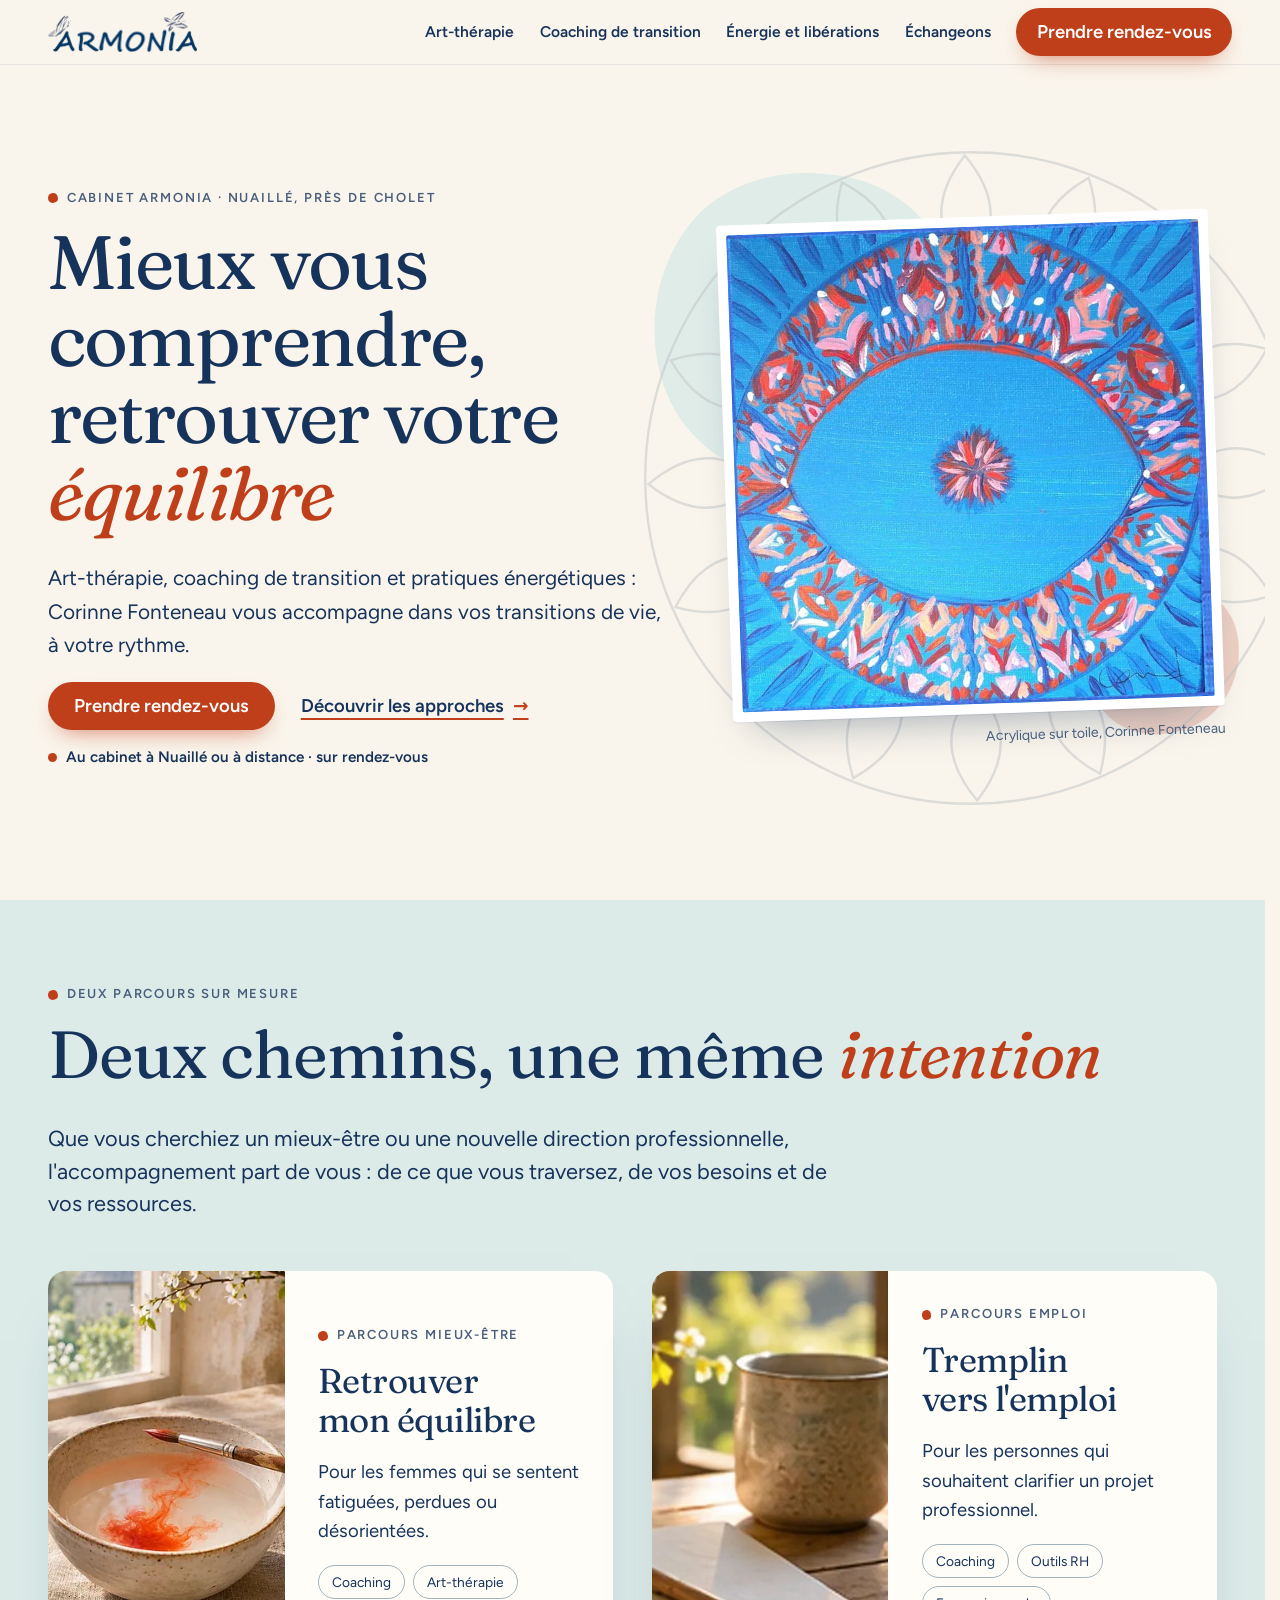
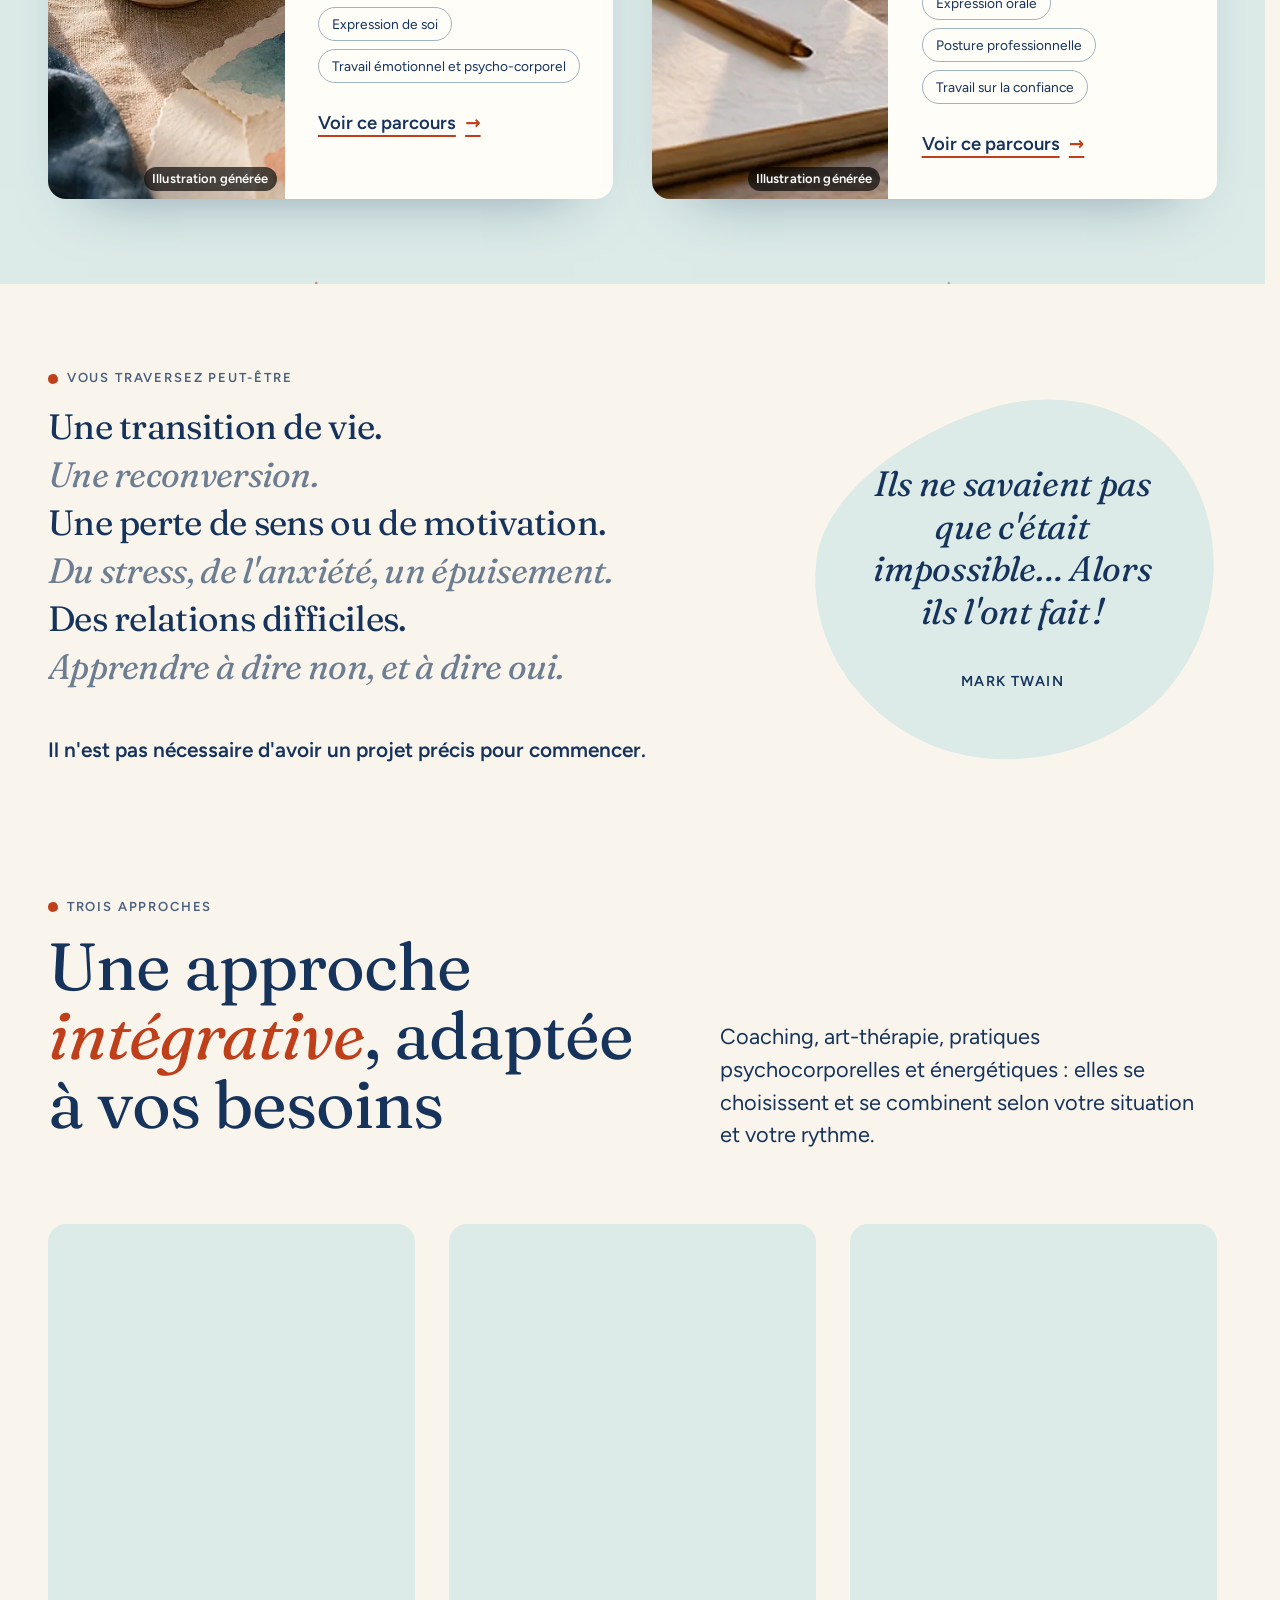
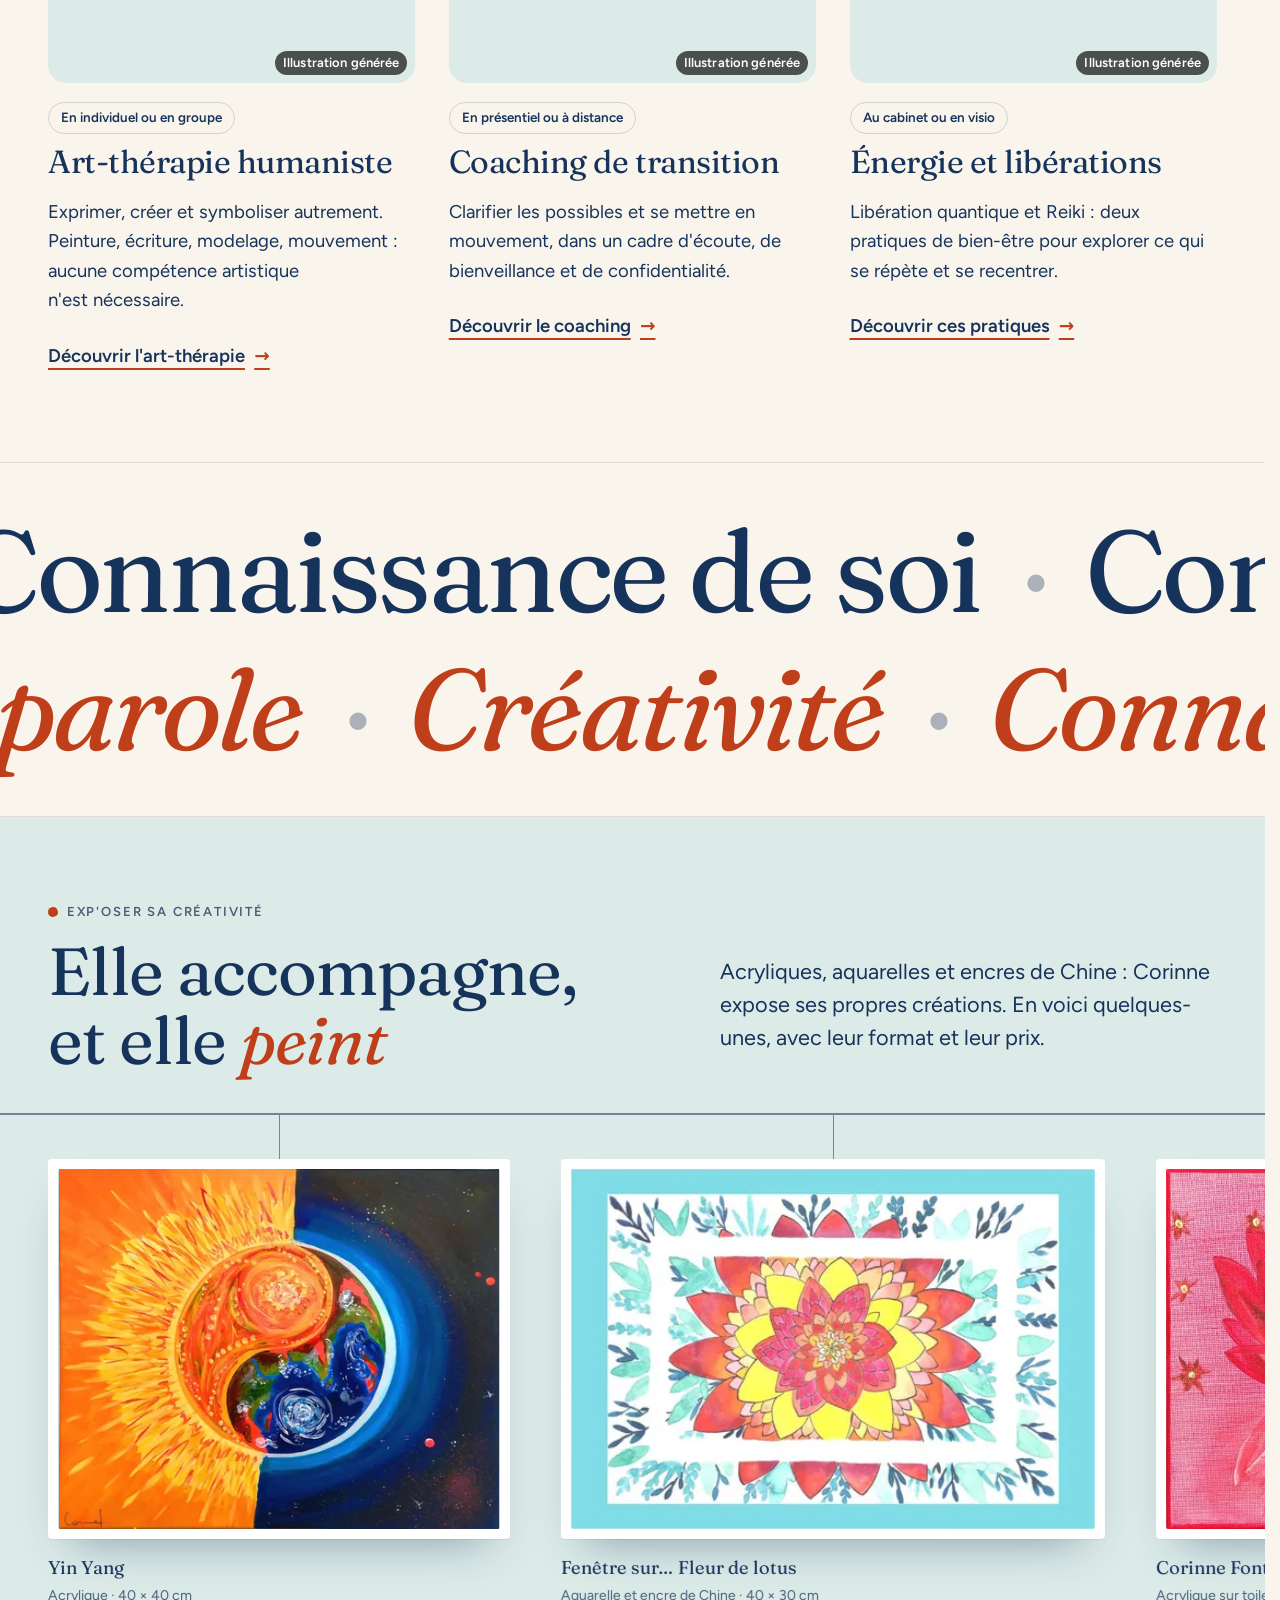
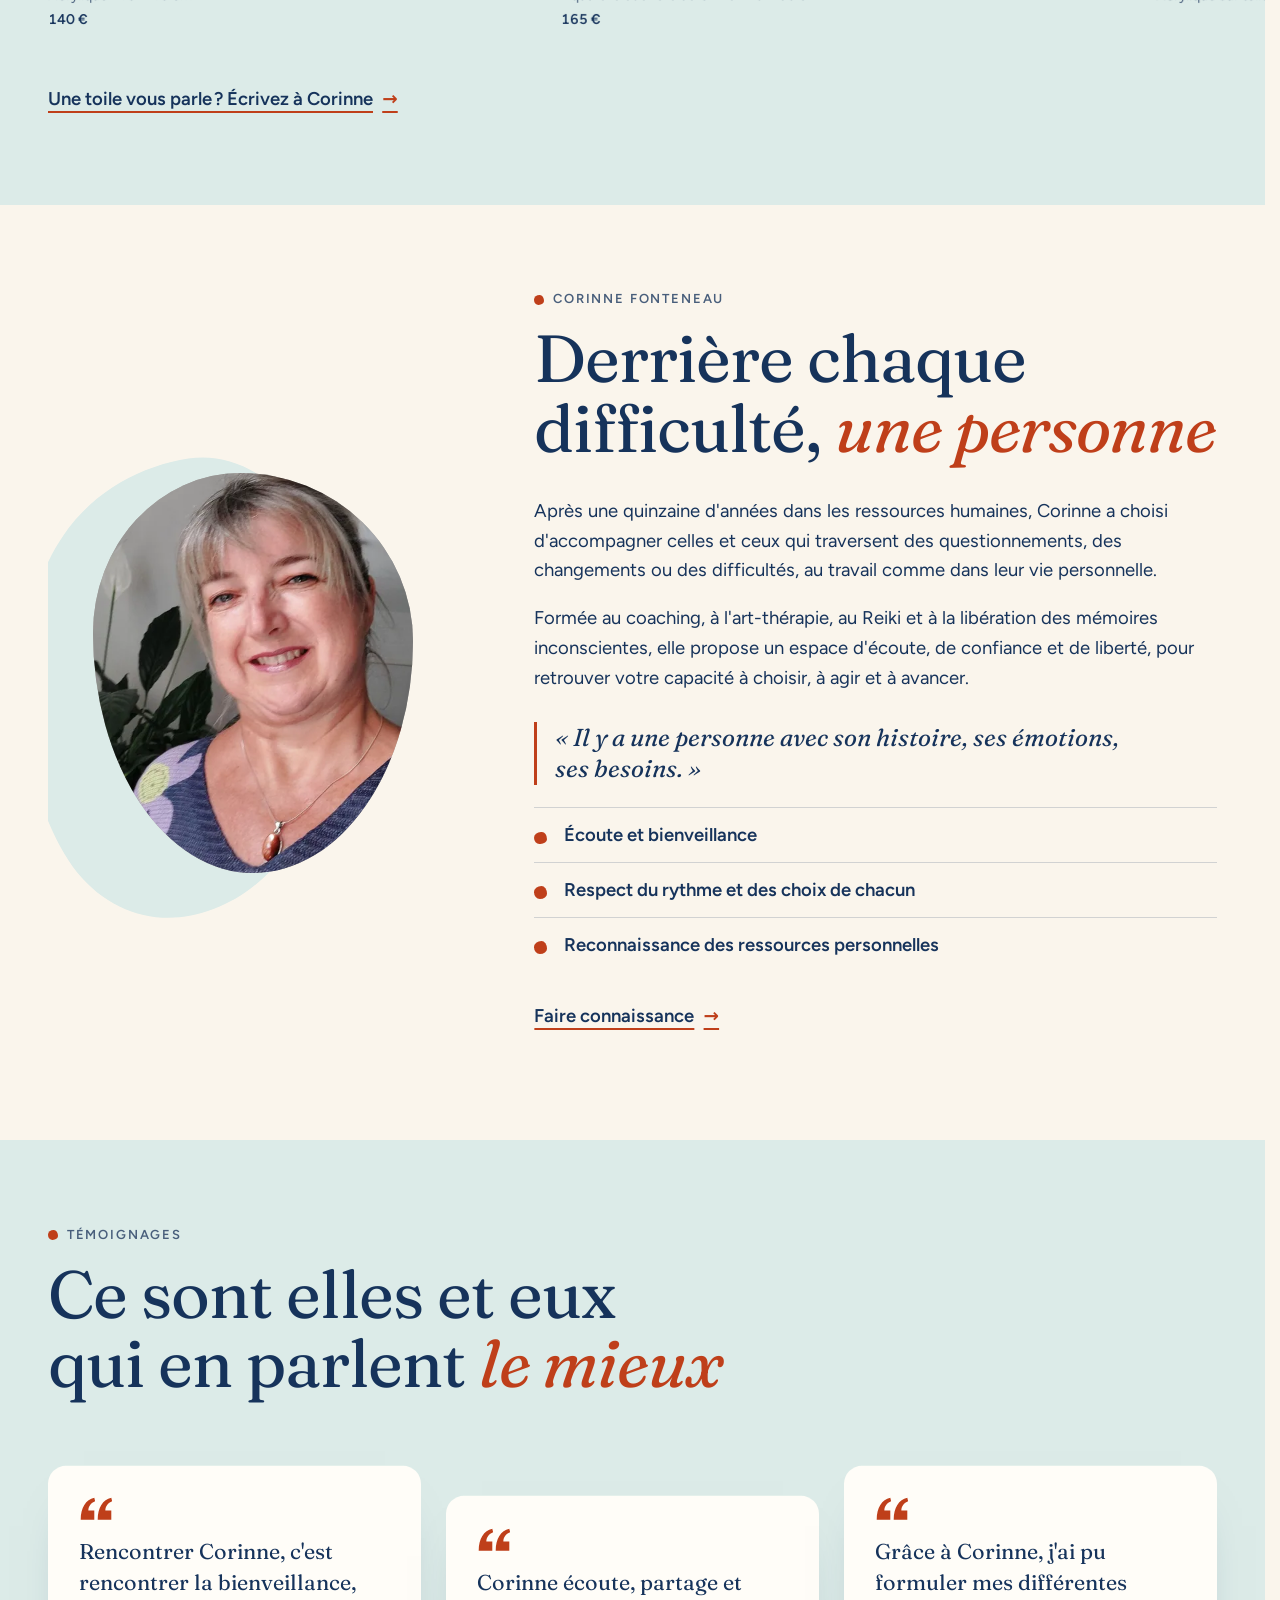
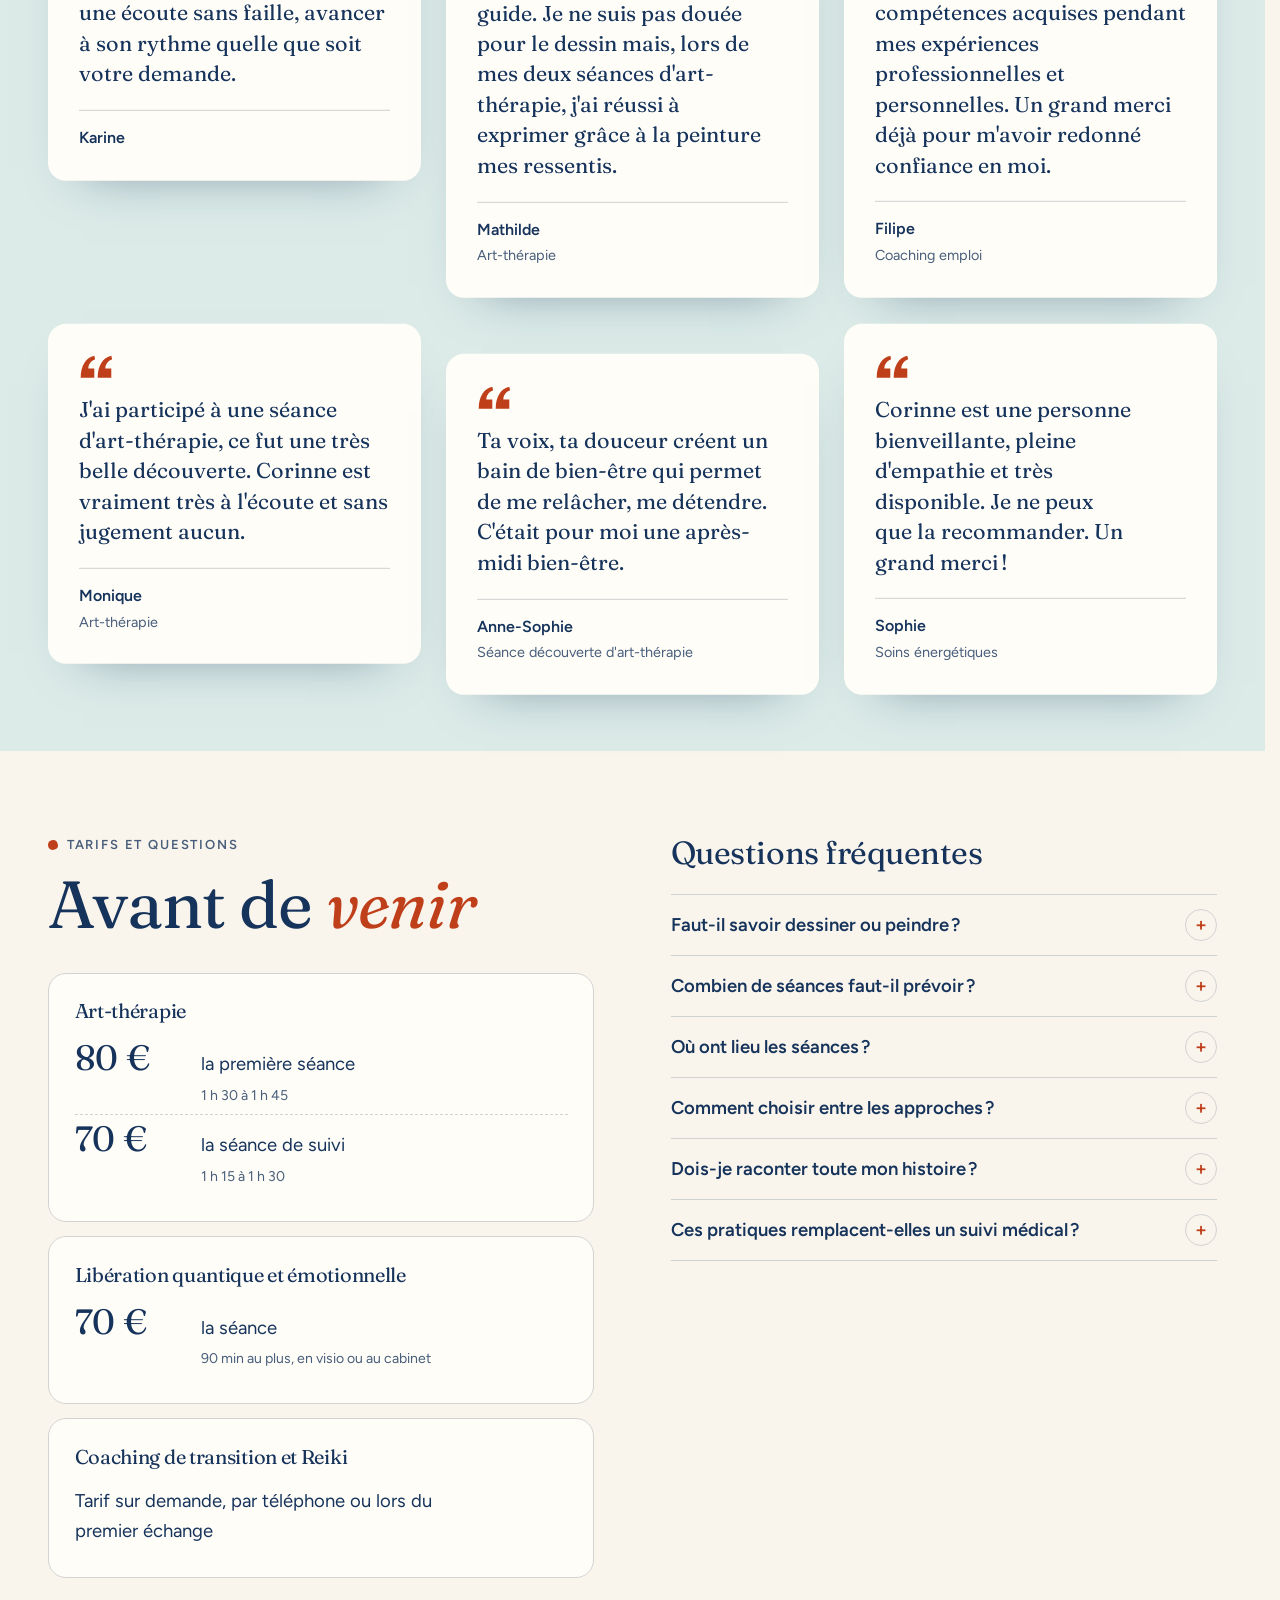
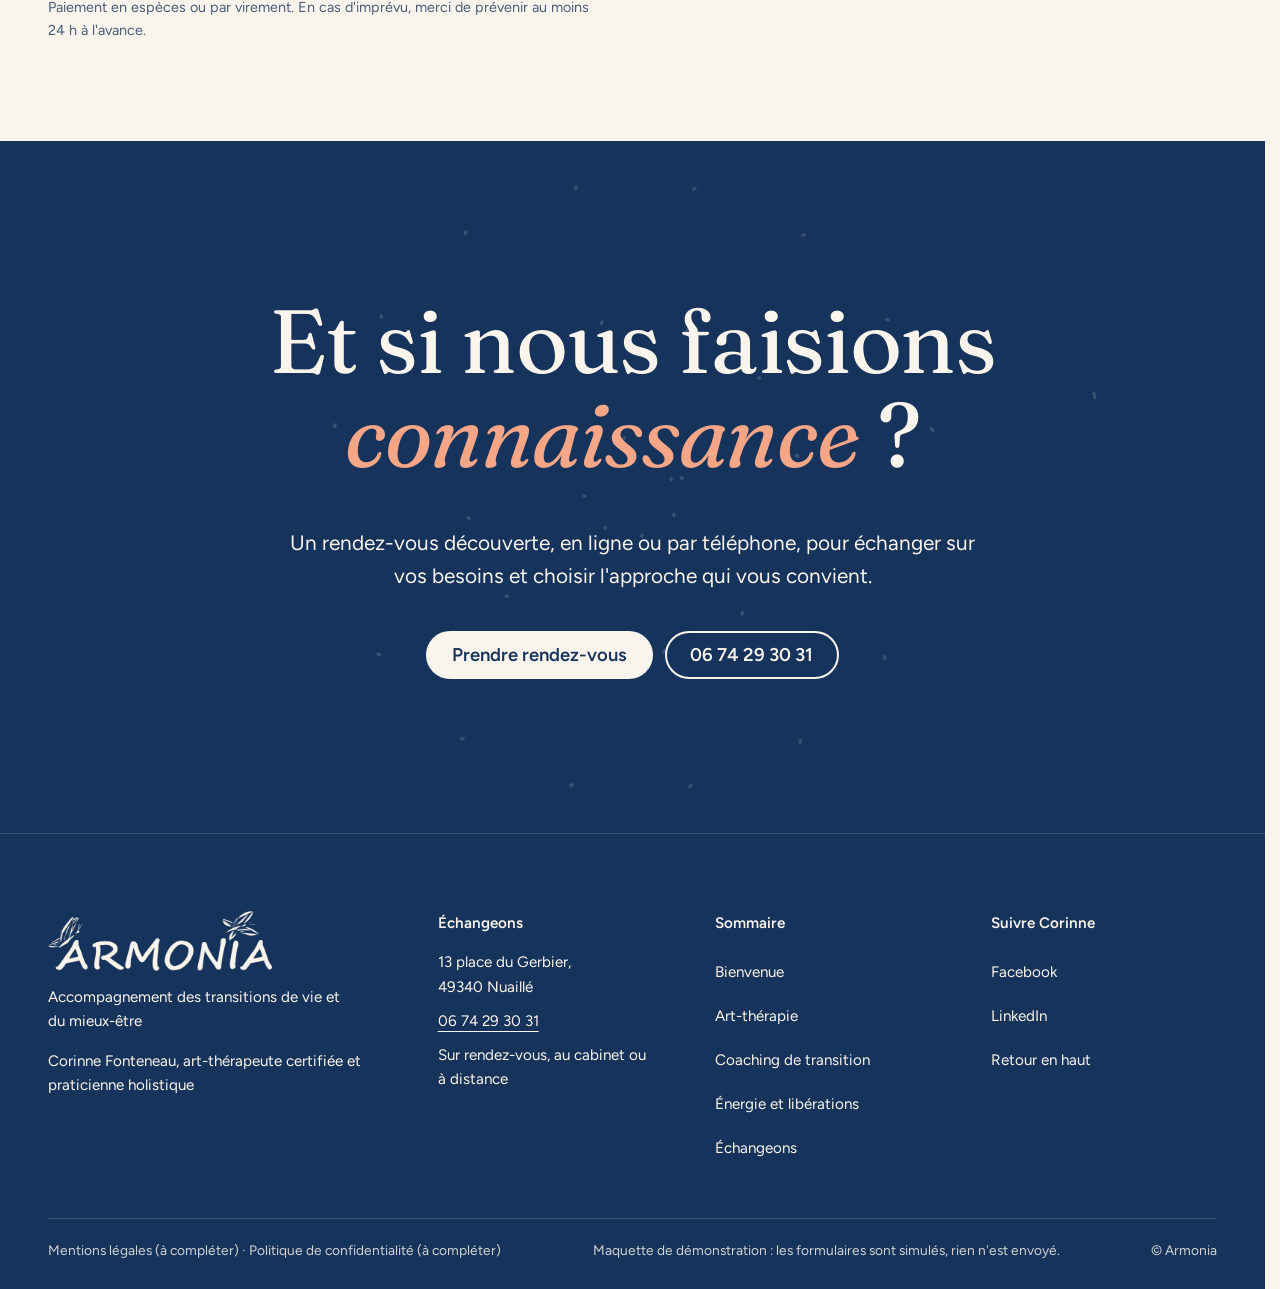
==== commit 83ab8514: "Armonia maquette v2" ====
--- a/index.html
+++ b/index.html
@@ -1,5 +1,5 @@
 <!doctype html>
-<html lang="fr" data-v="1">
+<html lang="fr" data-v="2" data-curseur>
 <head>
 <meta charset="utf-8">
 <meta name="viewport" content="width=device-width, initial-scale=1, viewport-fit=cover">
@@ -34,14 +34,14 @@
 setTimeout(function () { if (!d.classList.contains('demarre')) d.classList.add('secours'); }, 2000);
 })();</script>
 <link rel="preload" href="/assets/fonts/fraunces-latin-400-normal.woff2" as="font" type="font/woff2" crossorigin>
-<link rel="stylesheet" href="/assets/css/socle.css?v=1">
-<link rel="stylesheet" href="/assets/css/site.css?v=1">
-<link rel="modulepreload" href="/assets/js/site.js?v=1">
-<link rel="modulepreload" href="/assets/js/socle/index.js?v=1">
+<link rel="stylesheet" href="/assets/css/socle.css?v=2">
+<link rel="stylesheet" href="/assets/css/site.css?v=2">
+<link rel="modulepreload" href="/assets/js/site.js?v=2">
+<link rel="modulepreload" href="/assets/js/socle/index.js?v=2">
 <script src="/assets/vendor/gsap.min.js" defer></script>
 <script src="/assets/vendor/ScrollTrigger.min.js" defer></script>
 <script src="/assets/vendor/SplitText.min.js" defer></script>
-<script type="module" src="/assets/js/site.js?v=1"></script>
+<script type="module" src="/assets/js/site.js?v=2"></script>
 <meta name="theme-color" content="#FAF5EC">
 <link rel="icon" href="/assets/images/favicon.svg" type="image/svg+xml">
 <link rel="apple-touch-icon" href="/assets/images/apple-touch-icon.png">
@@ -100,13 +100,17 @@
 <div id="menu" data-menu role="dialog" aria-modal="true" aria-label="Menu">
   <p class="menu-sansjs-fermer"><a href="#menu-ferme">Fermer</a></p>
   <ul><li style="--i:0"><a href="/" class="menu-lien" data-libelle="Bienvenue" aria-current="page">Bienvenue</a></li><li style="--i:1"><a href="/art-therapie" class="menu-lien" data-libelle="Art-thérapie">Art-thérapie</a></li><li style="--i:2"><a href="/coaching-de-transition" class="menu-lien" data-libelle="Coaching de transition">Coaching de transition</a></li><li style="--i:3"><a href="/energie-et-liberations" class="menu-lien" data-libelle="Énergie et libérations">Énergie et libérations</a></li><li style="--i:4"><a href="/echangeons" class="menu-lien" data-libelle="Échangeons">Échangeons</a></li></ul>
-  <p><a class="bouton" href="tel:+33674293031">Appeler 06 74 29 30 31</a></p>
+  <p class="menu-actions">
+    <a class="bouton" href="/echangeons#rendez-vous" data-libelle="Échangeons">Prendre rendez-vous</a>
+    <a class="bouton bouton--contour" href="tel:+33674293031">Appeler 06 74 29 30 31</a>
+  </p>
+  <p class="menu-adresse">13 place du Gerbier, 49340 Nuaillé · sur rendez-vous</p>
 </div>
 <main id="contenu" tabindex="-1">
 <section class="hero" id="debut">
   <div class="hero-texte">
     <p class="surtitre ouv-fondu">Cabinet Armonia · Nuaillé, près de Cholet</p>
-    <h1 class="hero-titre"><span class="ligne-masque"><span class="ouv-ligne">Mieux vous</span></span><span class="ligne-masque"><span class="ouv-ligne">comprendre,</span></span><span class="ligne-masque"><span class="ouv-ligne">retrouver votre</span></span><span class="ligne-masque"><span class="ouv-ligne"><em>équilibre</em></span></span></h1>
+    <h1 class="hero-titre"><span class="ligne-masque"><span class="ouv-ligne">Mieux vous</span></span> <span class="ligne-masque"><span class="ouv-ligne">comprendre,</span></span> <span class="ligne-masque"><span class="ouv-ligne">retrouver votre</span></span> <span class="ligne-masque"><span class="ouv-ligne"><em>équilibre</em></span></span> </h1>
     <p class="hero-intro ouv-fondu masque-ecran-tres-bas">Art-thérapie, coaching de transition et pratiques énergétiques : Corinne Fonteneau vous accompagne dans vos transitions de vie, à votre rythme.</p>
     <p class="hero-actions ouv-fondu">
       <a href="/echangeons#rendez-vous" class="bouton" data-libelle="Échangeons" data-action-principale data-survol="magnetique">Prendre rendez-vous</a>
@@ -125,7 +129,7 @@
     <circle pathLength="1" cx="100" cy="100" r="8"/>
   </g>
 </svg>
-    <figure class="toile hero-toile" data-iris-centre>
+    <figure class="toile hero-toile" data-iris-centre data-survol="incline" data-survol-force="5">
       <div class="toile-cadre"><figure class="media toile-media" style="--cadrage:50% 50%;aspect-ratio:1978 / 2000">
   <picture>
     <img src="/assets/images/toile-mandala-bleu-1400.webp" srcset="/assets/images/toile-mandala-bleu-640.webp 640w, /assets/images/toile-mandala-bleu-1000.webp 1000w, /assets/images/toile-mandala-bleu-1400.webp 1400w" sizes="(max-width: 760px) 62vw, 34vw" alt="Mandala bleu et vermillon, acrylique sur toile de Corinne Fonteneau" width="1400" height="1416" fetchpriority="high" loading="eager" decoding="async">
@@ -147,26 +151,26 @@
   </div>
   <div class="conteneur chemins-grille" data-anime="cascade">
     <article class="chemin" id="chemin-equilibre">
-      <figure class="media chemin-media" data-grok data-fx="parallaxe" data-fx-force="6" style="--cadrage:50% 50%">
+      <figure class="media chemin-media" data-grok data-fx="parallaxe" data-fx-force="6" style="--cadrage:45% 40%">
   <picture>
     <img src="/assets/images/grok/accueil-chemin-equilibre-784.webp" srcset="/assets/images/grok/accueil-chemin-equilibre-480.webp 480w, /assets/images/grok/accueil-chemin-equilibre-640.webp 640w, /assets/images/grok/accueil-chemin-equilibre-784.webp 784w" sizes="(max-width: 760px) 90vw, 30vw" alt="Un bol d&#39;eau claire où se diffuse une goutte de pigment, un pinceau posé sur le bord" width="784" height="1176" loading="lazy" decoding="async">
   </picture><figcaption class="mention-ia">Illustration générée</figcaption>
 </figure>
       <div class="chemin-texte">
-        <p class="surtitre">Accompagnement mieux-être</p>
+        <p class="surtitre">Parcours mieux-être</p>
         <h3>Retrouver mon équilibre</h3>
         <p>Pour les femmes qui se sentent fatiguées, perdues ou désorientées.</p>
         <ul class="puces"><li>Coaching</li><li>Art-thérapie</li><li>Expression de soi</li><li>Travail émotionnel et psycho-corporel</li></ul>
         <a href="/coaching-de-transition#parcours" class="lien-fleche" data-libelle="Coaching de transition">Voir ce parcours</a>
       </div>
     </article><article class="chemin" id="chemin-emploi">
-      <figure class="media chemin-media" data-grok data-fx="parallaxe" data-fx-force="6" style="--cadrage:50% 50%">
+      <figure class="media chemin-media" data-grok data-fx="parallaxe" data-fx-force="6" style="--cadrage:50% 35%">
   <picture>
     <img src="/assets/images/grok/accueil-chemin-emploi-784.webp" srcset="/assets/images/grok/accueil-chemin-emploi-480.webp 480w, /assets/images/grok/accueil-chemin-emploi-640.webp 640w, /assets/images/grok/accueil-chemin-emploi-784.webp 784w" sizes="(max-width: 760px) 90vw, 30vw" alt="Un bureau en bois devant une fenêtre, un carnet vierge ouvert, un crayon et une tasse" width="784" height="1176" loading="lazy" decoding="async">
   </picture><figcaption class="mention-ia">Illustration générée</figcaption>
 </figure>
       <div class="chemin-texte">
-        <p class="surtitre">Transitions professionnelles</p>
+        <p class="surtitre">Parcours emploi</p>
         <h3>Tremplin vers l&#39;emploi</h3>
         <p>Pour les personnes qui souhaitent clarifier un projet professionnel.</p>
         <ul class="puces"><li>Coaching</li><li>Outils RH</li><li>Expression orale</li><li>Posture professionnelle</li><li>Travail sur la confiance</li></ul>
@@ -176,11 +180,17 @@
   </div>
 </section>
 <section class="reconnaitre conteneur" id="ce-qui-vous-amene">
-  <svg class="tache reconnaitre-tache" viewBox="0 0 100 100" aria-hidden="true" data-audit-ignorer preserveAspectRatio="none"><path d="M44 6c17-6 38-1 48 15 11 17 9 42-4 58-13 16-37 23-57 15C12 86 0 66 2 46 4 27 26 12 44 6z" fill="currentColor"/></svg>
-  <p class="surtitre " data-anime>Vous traversez peut-être</p>
-  <h2 class="visuellement-cache">Ce qui vous amène</h2>
-  <ul class="reconnaitre-liste" data-visuel><li data-anime="mots">Une transition de vie.</li><li data-anime="mots">Une reconversion.</li><li data-anime="mots">Une perte de sens ou de motivation.</li><li data-anime="mots">Du stress, de l&#39;anxiété, un épuisement.</li><li data-anime="mots">Des relations difficiles.</li><li data-anime="mots">Apprendre à dire non, et à dire oui.</li></ul>
-  <p class="reconnaitre-fin" data-anime>Il n&#39;est pas nécessaire d&#39;avoir un projet précis pour commencer.</p>
+  <div class="reconnaitre-texte">
+    <p class="surtitre " data-anime>Vous traversez peut-être</p>
+    <h2 class="visuellement-cache">Ce qui vous amène</h2>
+    <ul class="reconnaitre-liste"><li data-anime="mots">Une transition de vie.</li><li data-anime="mots">Une reconversion.</li><li data-anime="mots">Une perte de sens ou de motivation.</li><li data-anime="mots">Du stress, de l&#39;anxiété, un épuisement.</li><li data-anime="mots">Des relations difficiles.</li><li data-anime="mots">Apprendre à dire non, et à dire oui.</li></ul>
+    <p class="reconnaitre-fin" data-anime>Il n&#39;est pas nécessaire d&#39;avoir un projet précis pour commencer.</p>
+  </div>
+  <figure class="reconnaitre-citation" data-visuel data-effet="tache">
+    <svg class="tache reconnaitre-tache" viewBox="0 0 100 100" aria-hidden="true" data-audit-ignorer preserveAspectRatio="none"><path d="M44 6c17-6 38-1 48 15 11 17 9 42-4 58-13 16-37 23-57 15C12 86 0 66 2 46 4 27 26 12 44 6z" fill="currentColor"/></svg>
+    <blockquote><p>Ils ne savaient pas que c&#39;était impossible… Alors ils l&#39;ont fait !</p></blockquote>
+    <figcaption>Mark Twain</figcaption>
+  </figure>
 </section>
 <section class="approches conteneur" id="approches">
   <div class="approches-tete">
@@ -349,6 +359,7 @@
     <h2 class="titre " data-anime="lignes">Derrière chaque difficulté, <em>une personne</em></h2>
     <p data-anime>Après une quinzaine d&#39;années dans les ressources humaines, Corinne a choisi d&#39;accompagner celles et ceux qui traversent des questionnements, des changements ou des difficultés, au travail comme dans leur vie personnelle.</p>
     <p data-anime>Formée au coaching, à l&#39;art-thérapie, au Reiki et à la libération des mémoires inconscientes, elle propose un espace d&#39;écoute, de confiance et de liberté, pour retrouver votre capacité à choisir, à agir et à avancer.</p>
+    <p class="corinne-citation" data-anime>« Il y a une personne avec son histoire, ses émotions, ses besoins. »</p>
     <ul class="valeurs" data-anime="cascade"><li>Écoute et bienveillance</li><li>Respect du rythme et des choix de chacun</li><li>Reconnaissance des ressources personnelles</li></ul>
     <p data-anime><a href="/echangeons" class="lien-fleche" data-libelle="Échangeons">Faire connaissance</a></p>
   </div>
@@ -357,7 +368,7 @@
   <div class="conteneur">
     <p class="surtitre " data-anime>Témoignages</p>
     <h2 class="titre " data-anime="lignes">Ce sont elles et eux qui en parlent <em>le mieux</em></h2>
-    <div class="temoignages-grille" data-anime="cascade" data-visuel>
+    <div class="temoignages-grille" data-anime="cascade" data-visuel data-galerie tabindex="0" role="region" aria-label="Témoignages, défilement horizontal">
       <figure class="temoignage temoignage--0" data-fx="vitesse" data-fx-force="1.5">
         <svg class="temoignage-guillemet" viewBox="0 0 40 30" aria-hidden="true"><path d="M2 28C2 14 8 4 18 2l1 4c-5 2-8 6-8 11h7v11zm20 0c0-14 6-24 16-26l1 4c-5 2-8 6-8 11h7v11z" fill="currentColor"/></svg>
         <blockquote><p>Rencontrer Corinne, c&#39;est rencontrer la bienveillance, une écoute sans faille, avancer à son rythme quelle que soit votre demande.</p></blockquote>
@@ -384,10 +395,11 @@
         <figcaption><strong>Sophie</strong><span>Soins énergétiques</span></figcaption>
       </figure>
     </div>
+    <p class="temoignages-glisser petit">Faites glisser pour lire les autres</p>
   </div>
 </section>
 <section class="pratique conteneur" id="tarifs">
-  <div class="pratique-tarifs">
+  <div class="pratique-tarifs" data-visuel>
     <p class="surtitre " data-anime>Tarifs et questions</p>
     <h2 class="titre " data-anime="lignes">Avant de <em>venir</em></h2>
     <ul class="tarifs " data-anime="cascade"><li class="tarif">
@@ -401,10 +413,6 @@
   <p class="tarif-ligne"><span>Tarif sur demande, par téléphone ou lors du premier échange</span></p>
 </li></ul>
     <p class="petit" data-anime>Paiement en espèces ou par virement. En cas d&#39;imprévu, merci de prévenir au moins 24 h à l&#39;avance.</p>
-    <figure class="citation" data-anime data-visuel>
-      <blockquote><p>Ils ne savaient pas que c&#39;était impossible… Alors ils l&#39;ont fait !</p></blockquote>
-      <figcaption>Mark Twain</figcaption>
-    </figure>
   </div>
   <div class="pratique-faq" id="faq">
     <h3 class="faq-titre" data-anime>Questions fréquentes</h3>
--- a/assets/css/site.css
+++ b/assets/css/site.css
@@ -37,7 +37,10 @@
 .titre { font-size: clamp(2.1rem, min(5.2vw, 9vh), 4.4rem); line-height: 1.04; margin-bottom: .5em; max-width: 16em; }
 .chapo { font-size: clamp(1.12rem, 1.02rem + .5vw, 1.36rem); line-height: 1.5; max-width: 36em; }
 .petit { font-size: max(13px, .9rem); color: var(--texte-doux); }
-.bouton { color: #fff; box-shadow: 0 10px 24px -12px color-mix(in srgb, var(--accent) 80%, transparent); }
+.bouton { position: relative; overflow: hidden; isolation: isolate; color: #fff; box-shadow: 0 10px 24px -12px color-mix(in srgb, var(--accent) 80%, transparent); }
+.bouton::before { content: ''; position: absolute; z-index: -1; left: 50%; top: 50%; width: 130%; aspect-ratio: 1; translate: -50% -50%; scale: 0; border-radius: 58% 42% 55% 45% / 48% 60% 40% 52%; background: color-mix(in srgb, #000 18%, var(--accent)); transition: scale .55s var(--courbe); }
+.bouton--contour::before { background: color-mix(in srgb, currentColor 14%, transparent); }
+@media (hover: hover) { .bouton:hover::before { scale: 1; } }
 .bouton--contour { color: inherit; box-shadow: inset 0 0 0 2px currentColor; }
 .lien-fleche { display: inline-flex; align-items: center; gap: .5em; min-height: 44px; font-weight: 600; text-decoration: underline; text-decoration-color: var(--accent); text-decoration-thickness: 2px; text-underline-offset: .35em; }
 .lien-fleche::after { content: '→'; color: var(--accent); transition: transform .3s var(--courbe); }
@@ -53,7 +56,8 @@
 .fond-lavis .media { background: color-mix(in srgb, var(--texte) 10%, var(--lavis)); }
 section { position: relative; }
 main > section { overflow-x: clip; }
-main > section:not(.hero):not([class^="ouv-"]):not(.appel):not(.leviers):not(.introuvable) { padding-block: var(--bloc); }
+main > section:not(.hero):not([class^="ouv-"]):not(.appel):not(.leviers):not(.introuvable) { padding-block: var(--bloc-haut, var(--bloc)) var(--bloc-bas, var(--bloc)); }
+.reconnaitre { --bloc-bas: calc(var(--bloc) * .3); }
 
 .mention-ia { font-size: 13px; }
 
@@ -76,6 +80,12 @@
 .toile-cadre { padding: clamp(6px, .8vw, 12px); background: #fff; border-radius: 4px; box-shadow: 0 1px 0 rgba(22, 51, 91, .08), 0 24px 44px -24px rgba(22, 51, 91, .45); }
 .toile-media { border-radius: 2px; background: #fff; }
 .toile-media img { object-fit: contain; }
+/* Couleur d'attente proche de l'image : pas de case blanche avant le décodage (retour arrière, connexion lente). */
+.hero-toile .toile-media { background: #2E8FD6; }
+.ouv-plein-media { background: #C7A983; }
+.ouv-arche-media { background: #9AA56F; }
+.ouv-bandeau-media { background: #DDBE9C; }
+.ouv-numero-media, .corinne-media { background: #A9A6A4; }
 .toile-cartel { display: grid; gap: 2px; margin-top: 14px; font-size: max(13px, .88rem); color: var(--texte-doux); }
 .toile-cartel strong { font-family: var(--police-titres); font-weight: 400; font-size: 1.15rem; color: var(--texte); }
 .toile-prix { font-weight: 600; color: var(--texte); font-variant-numeric: tabular-nums; }
@@ -85,6 +95,20 @@
 .rosace-tour { transform-origin: 100px 100px; transform-box: view-box; }
 .rosace path, .rosace circle { stroke-dasharray: 1; stroke-dashoffset: 0; }
 html.js:not(.secours):not([data-arrivee="retour"]) .rosace:not(.rosace-tracee) :is(path, circle) { stroke-dashoffset: 1; }
+
+/* Curseur en goutte de pigment (souris seulement, posé par le socle). */
+.curseur { border-radius: 58% 42% 55% 45% / 48% 60% 40% 52%; }
+
+/* Petits survols : cartes qui se soulèvent, images qui s'approchent, toiles qui bougent sur leur fil. */
+.situation, .format, .parcours-carte, .tarif, .chemin { transition: translate .45s var(--courbe), box-shadow .45s var(--courbe); }
+.approche-media img, .duo-media img { transition: scale .9s var(--courbe); }
+.oeuvre .toile-cadre { transition: rotate .6s var(--courbe), translate .6s var(--courbe); }
+@media (hover: hover) {
+  :is(.situation, .format, .parcours-carte, .tarif, .chemin):hover { translate: 0 -5px; }
+  .approche:hover .approche-media img, .duo-visuel:hover .duo-media img { scale: 1.05; }
+  .oeuvre:hover .toile-cadre { rotate: -1.4deg; translate: 0 -6px; }
+  .oeuvre:nth-child(even):hover .toile-cadre { rotate: 1.4deg; }
+}
 
 /* ---------- En-tête, menu, voile ---------- */
 [data-entete] { border-bottom: 1px solid color-mix(in srgb, var(--texte) 10%, var(--fond)); }
@@ -92,6 +116,10 @@
 [data-nav] a { font-weight: 600; font-size: .97rem; }
 [data-nav] a[aria-current] { text-decoration-color: var(--accent); }
 [data-menu] .menu-lien { letter-spacing: -.01em; }
+[data-menu] { isolation: isolate; overflow-x: hidden; }
+[data-menu]::after { content: ''; position: absolute; z-index: -1; right: -22%; bottom: 4%; width: 78%; aspect-ratio: 1; background: var(--lavis); border-radius: 58% 42% 55% 45% / 48% 60% 40% 52%; pointer-events: none; }
+.menu-actions { display: flex; flex-wrap: wrap; gap: 10px; margin-bottom: 18px; }
+.menu-adresse { font-size: max(14px, .95rem); color: var(--texte-doux); max-width: 22em; }
 .voile-contenu img { width: min(186px, 50vw); height: auto; }
 [data-voile-libelle] { font-style: italic; }
 [data-barre-fixe] .bouton--contour { color: var(--texte); }
@@ -104,7 +132,7 @@
 .hero-info { margin: 0; font-weight: 600; font-size: max(13px, .95rem); }
 p.hero-info::before { content: ''; display: inline-block; width: 9px; height: 9px; margin-right: .6em; border-radius: 50%; background: var(--accent); }
 .hero-visuel { position: relative; isolation: isolate; display: grid; place-items: center; min-height: 0; }
-.hero-toile { width: min(100%, 62svh, 520px); transform: rotate(-2deg); }
+.hero-toile { width: min(100%, 62svh, 520px); rotate: -2deg; }
 .hero-toile .toile-cartel { margin-top: 12px; text-align: right; }
 .hero-rosace { position: absolute; z-index: -1; width: 138%; max-width: none; left: 50%; top: 50%; translate: -50% -50%; opacity: .55; }
 .hero-tache { opacity: .9; }
@@ -121,17 +149,20 @@
 .chemins-tete, .chemins-grille { position: relative; }
 .chemins-tete { margin-bottom: clamp(28px, 4vw, 56px); }
 .chemins-grille { display: grid; grid-template-columns: repeat(2, minmax(0, 1fr)); gap: clamp(18px, 3vw, 40px); }
-.chemin { display: grid; grid-template-columns: minmax(0, .8fr) minmax(0, 1fr); background: var(--blanc); border-radius: var(--rayon); overflow: hidden; box-shadow: 0 30px 60px -40px rgba(22, 51, 91, .5); }
+.chemin { display: grid; grid-template-columns: minmax(0, .72fr) minmax(0, 1fr); background: var(--blanc); border-radius: var(--rayon); overflow: hidden; box-shadow: 0 30px 60px -40px rgba(22, 51, 91, .5); }
 .chemin-media { border-radius: 0; height: 100%; min-height: 360px; }
 .chemin-texte { padding: clamp(20px, 2.6vw, 36px); align-self: center; }
 .chemin-texte h3 { font-size: clamp(1.5rem, 1.2rem + 1.2vw, 2.2rem); }
 
 /* ---------- Ce qui vous amène ---------- */
-.reconnaitre { isolation: isolate; }
-.reconnaitre-liste { list-style: none; margin: 0 0 1.2em; padding: 0; font-family: var(--police-titres); font-size: clamp(1.7rem, min(3.9vw, 6.4vh), 3.2rem); line-height: 1.32; letter-spacing: -.02em; }
+.reconnaitre { display: grid; grid-template-columns: minmax(0, 1.7fr) minmax(0, 1fr); gap: clamp(24px, 5vw, 80px); align-items: center; }
+.reconnaitre-liste { list-style: none; margin: 0 0 1.2em; padding: 0; font-family: var(--police-titres); font-size: clamp(1.55rem, min(2.75vw, 6vh), 2.35rem); line-height: 1.36; letter-spacing: -.02em; }
 .reconnaitre-liste li:nth-child(even) { color: color-mix(in srgb, var(--texte) 62%, var(--fond)); font-style: italic; }
 .reconnaitre-fin { font-weight: 600; max-width: 30em; font-size: clamp(1.1rem, 1rem + .4vw, 1.3rem); }
-.reconnaitre-tache { width: min(46vw, 560px); height: min(46vw, 560px); right: -8%; top: 8%; }
+.reconnaitre-citation { position: relative; isolation: isolate; margin: 0; padding: clamp(40px, 6vw, 84px) clamp(28px, 4vw, 60px); text-align: center; }
+.reconnaitre-tache { inset: 0; width: 100%; height: 100%; }
+.reconnaitre-citation blockquote { margin: 0; font-family: var(--police-titres); font-style: italic; font-size: clamp(1.4rem, 1rem + 1.5vw, 2.3rem); line-height: 1.22; letter-spacing: -.01em; }
+.reconnaitre-citation figcaption { margin-top: 14px; font-size: max(13px, .9rem); font-weight: 600; letter-spacing: .1em; text-transform: uppercase; }
 
 /* ---------- Trois approches ---------- */
 .approches-tete { display: grid; grid-template-columns: minmax(0, 1.1fr) minmax(0, .9fr); column-gap: clamp(24px, 5vw, 72px); align-items: end; margin-bottom: clamp(28px, 4vw, 56px); }
@@ -167,6 +198,7 @@
 .corinne-portrait { position: relative; isolation: isolate; justify-self: center; width: min(100%, 320px); }
 .corinne-media { aspect-ratio: 4 / 5; border-radius: 46% 54% 50% 50% / 40% 42% 58% 60%; }
 .corinne-tache { width: 130%; height: 120%; left: -22%; top: -6%; }
+.corinne-citation { margin: 1.2em 0 0; padding-left: 18px; border-left: 3px solid var(--accent); font-family: var(--police-titres); font-style: italic; font-size: clamp(1.2rem, 1.05rem + .6vw, 1.55rem); line-height: 1.3; }
 .valeurs { list-style: none; margin: 1.2em 0; padding: 0; display: grid; gap: 0; }
 .valeurs li { padding: 12px 0 12px 1.6em; border-top: 1px solid var(--ligne); position: relative; font-weight: 600; }
 .valeurs li::before { content: ''; position: absolute; left: 0; top: 1.25em; width: .7em; height: .7em; background: var(--accent); border-radius: 58% 42% 55% 45% / 48% 60% 40% 52%; }
@@ -183,6 +215,7 @@
 .temoignages-grille { display: grid; grid-template-columns: repeat(3, minmax(0, 1fr)); gap: clamp(16px, 2vw, 28px); margin-top: clamp(20px, 3vw, 40px); align-items: start; }
 .temoignage { margin: 0; padding: clamp(20px, 2.4vw, 34px); background: var(--blanc); border-radius: var(--rayon); box-shadow: 0 24px 50px -36px rgba(22, 51, 91, .55); }
 .temoignage--1 { margin-top: clamp(0px, 2.4vw, 36px); }
+.temoignages-glisser { display: none; margin: 10px 0 0; }
 .temoignage-guillemet { width: 34px; height: 26px; color: var(--accent); margin-bottom: 14px; }
 .temoignage blockquote { margin: 0; font-family: var(--police-titres); font-size: clamp(1.1rem, 1rem + .45vw, 1.34rem); line-height: 1.42; }
 .temoignage figcaption { display: grid; gap: 2px; margin-top: 18px; padding-top: 14px; border-top: 1px solid var(--ligne); font-size: max(13px, .9rem); color: var(--texte-doux); }
@@ -223,6 +256,7 @@
 .appel-texte { max-width: 34em; font-size: clamp(1.1rem, 1rem + .4vw, 1.3rem); }
 .appel-actions { display: flex; flex-wrap: wrap; justify-content: center; gap: 12px; margin: 1em 0 0; }
 .appel .bouton:not(.bouton--contour) { background: var(--fond); color: var(--encre); box-shadow: none; }
+.appel .bouton:not(.bouton--contour)::before { background: var(--lavis); }
 .appel :focus-visible, .pied :focus-visible { outline-color: var(--accent-clair); }
 .pied { background-color: var(--encre); color: var(--fond); padding: clamp(40px, 6vw, 80px) 0 calc(28px + var(--barres-h)); border-top: 1px solid color-mix(in srgb, var(--fond) 16%, var(--encre)); font-size: max(14px, .95rem); }
 .pied-grille { display: grid; grid-template-columns: minmax(0, 1.5fr) repeat(3, minmax(0, 1fr)); gap: clamp(20px, 4vw, 56px); }
@@ -279,12 +313,12 @@
 .duo-media { aspect-ratio: 3 / 2; }
 .duo-tache { width: 70%; height: 90%; right: -12%; top: -14%; }
 .duo--inverse .duo-tache { right: auto; left: -12%; }
-.mediations-grille { display: grid; grid-template-columns: minmax(0, 1.2fr) minmax(0, .8fr); gap: clamp(28px, 6vw, 96px); align-items: center; }
+.mediations-grille { display: grid; grid-template-columns: minmax(0, 1.3fr) minmax(0, .7fr); gap: clamp(28px, 6vw, 96px); align-items: center; }
 .mediations-liste { list-style: none; margin: 0; padding: 0; }
 .mediations-liste li { display: grid; grid-template-columns: 3.2em minmax(0, 1fr); gap: 8px; align-items: baseline; padding-block: 16px; border-top: 1px solid color-mix(in srgb, var(--texte) 22%, var(--lavis)); }
 .mediations-liste h3 { margin-bottom: .15em; }
 .mediations-liste p { margin: 0; }
-.mediations-media { aspect-ratio: 3 / 2; }
+.mediations-media { aspect-ratio: 1 / 1; }
 .pourqui-liste { list-style: none; margin: clamp(16px, 2vw, 28px) 0 0; padding: 0; display: grid; grid-template-columns: repeat(2, minmax(0, 1fr)); gap: 0 clamp(24px, 5vw, 80px); font-family: var(--police-titres); font-size: clamp(1.25rem, 1.05rem + .9vw, 1.9rem); line-height: 1.2; }
 .pourqui-liste li { display: grid; grid-template-columns: 1.4em minmax(0, 1fr); gap: 12px; align-items: start; padding-block: 18px; border-top: 1px solid var(--ligne); }
 .pourqui-liste svg { width: 1.2em; height: 1.2em; margin-top: .05em; color: var(--accent); }
@@ -316,6 +350,8 @@
 .cadre-liste p { margin: 0; color: var(--texte-doux); }
 .parcours { overflow: hidden; }
 .parcours > .conteneur { position: relative; }
+.parcours .chemins-trait { opacity: .7; }
+.note-pastille { display: inline-block; padding: 8px 16px; border-radius: 999px; background: var(--lavis); box-shadow: 0 0 0 1px color-mix(in srgb, var(--texte) 14%, var(--lavis)); }
 .parcours-grille { display: grid; grid-template-columns: repeat(2, minmax(0, 1fr)); gap: clamp(16px, 3vw, 44px); margin-top: clamp(20px, 3vw, 40px); }
 .parcours-carte { padding: clamp(22px, 3vw, 44px); background: var(--blanc); border-radius: var(--rayon); box-shadow: 0 30px 60px -40px rgba(22, 51, 91, .5); }
 .parcours-carte h3 { font-size: clamp(1.7rem, 1.3rem + 1.6vw, 2.8rem); }
@@ -344,9 +380,9 @@
 .temps-carte ol { margin: 0; padding-left: 1.3em; }
 .temps-carte li { padding-block: 3px; }
 .temps-carte li::marker { color: var(--accent); font-weight: 600; }
-.choisir-grille { display: grid; grid-template-columns: minmax(0, .9fr) minmax(0, 1.1fr); gap: clamp(24px, 6vw, 96px); align-items: start; }
+.choisir-grille { display: grid; grid-template-columns: minmax(0, .9fr) minmax(0, 1.1fr) minmax(0, .5fr); gap: clamp(24px, 4vw, 64px); align-items: start; }
+.choisir-toile { padding-top: 44px; border-top: 2px solid color-mix(in srgb, var(--texte) 55%, var(--lavis)); }
 .choisir-grille .titre { margin: 0; }
-.choisir-trait { grid-column: 1 / -1; width: min(100%, 520px); height: 34px; color: var(--accent); overflow: visible; }
 
 /* ---------- Échangeons ---------- */
 .rdv-grille { display: grid; grid-template-columns: minmax(0, .8fr) minmax(0, 1.2fr); gap: clamp(28px, 5vw, 80px); align-items: start; }
@@ -376,7 +412,7 @@
 .carte-nom { position: absolute; font-size: max(13px, .9rem); line-height: 1.25; }
 .carte-nom strong { font-family: var(--police-titres); font-weight: 400; font-size: 1.35rem; }
 .carte-nom--cholet { left: 30%; top: 80%; font-family: var(--police-titres); font-size: 1.2rem; }
-.carte-nom--nuaille { left: 52%; top: 40%; }
+.carte-nom--nuaille { right: 33%; top: 9%; text-align: right; }
 .carte-nom--nord { right: 5.5%; top: 68%; font-weight: 600; }
 .carte figcaption { margin-top: 6px; font-size: max(13px, .8rem); color: color-mix(in srgb, var(--texte) 85%, var(--lavis)); }
 
@@ -408,8 +444,16 @@
   .ouv-bandeau-titre { font-size: clamp(2.5rem, 12vw, 4rem); }
   .ouv-bandeau-media { height: 34svh; min-height: 0; border-radius: 22px; margin-bottom: 8px; }
   .chemins-grille, .approches-grille, .approches-tete, .oeuvres-tete, .corinne, .seance-temps, .pratique, .duo, .mediations-grille, .pourqui-liste,
-  .formats-grille, .deroule-temps, .cadre, .parcours-grille, .point, .mention-bande-texte, .choisir-grille, .rdv-grille, .lieu, .temoignages-grille, .situations-grille { grid-template-columns: minmax(0, 1fr); }
+  .formats-grille, .deroule-temps, .cadre, .parcours-grille, .point, .mention-bande-texte, .rdv-grille, .lieu, .situations-grille { grid-template-columns: minmax(0, 1fr); }
   .approches-tete .chapo { grid-column: 1; grid-row: auto; }
+  .reconnaitre, .choisir-grille { grid-template-columns: minmax(0, 1fr); }
+  .reconnaitre-citation { padding: 44px 30px; }
+  .choisir-toile { width: min(62vw, 260px); }
+  .mediations-media { aspect-ratio: 3 / 2; }
+  /* Sur téléphone, les témoignages se font glisser au doigt. */
+  .temoignages-grille { display: flex; align-items: stretch; gap: 14px; overflow-x: auto; scroll-snap-type: x mandatory; -webkit-overflow-scrolling: touch; margin-inline: calc(-1 * var(--gouttiere)); padding: 6px var(--gouttiere) 16px; }
+  .temoignage { flex: 0 0 84%; scroll-snap-align: center; }
+  .temoignages-glisser { display: block; }
   .approche-media { aspect-ratio: 4 / 3; }
   .corinne-portrait { width: min(58vw, 240px); }
   .duo--inverse .duo-visuel, .duo-visuel { order: 2; }
